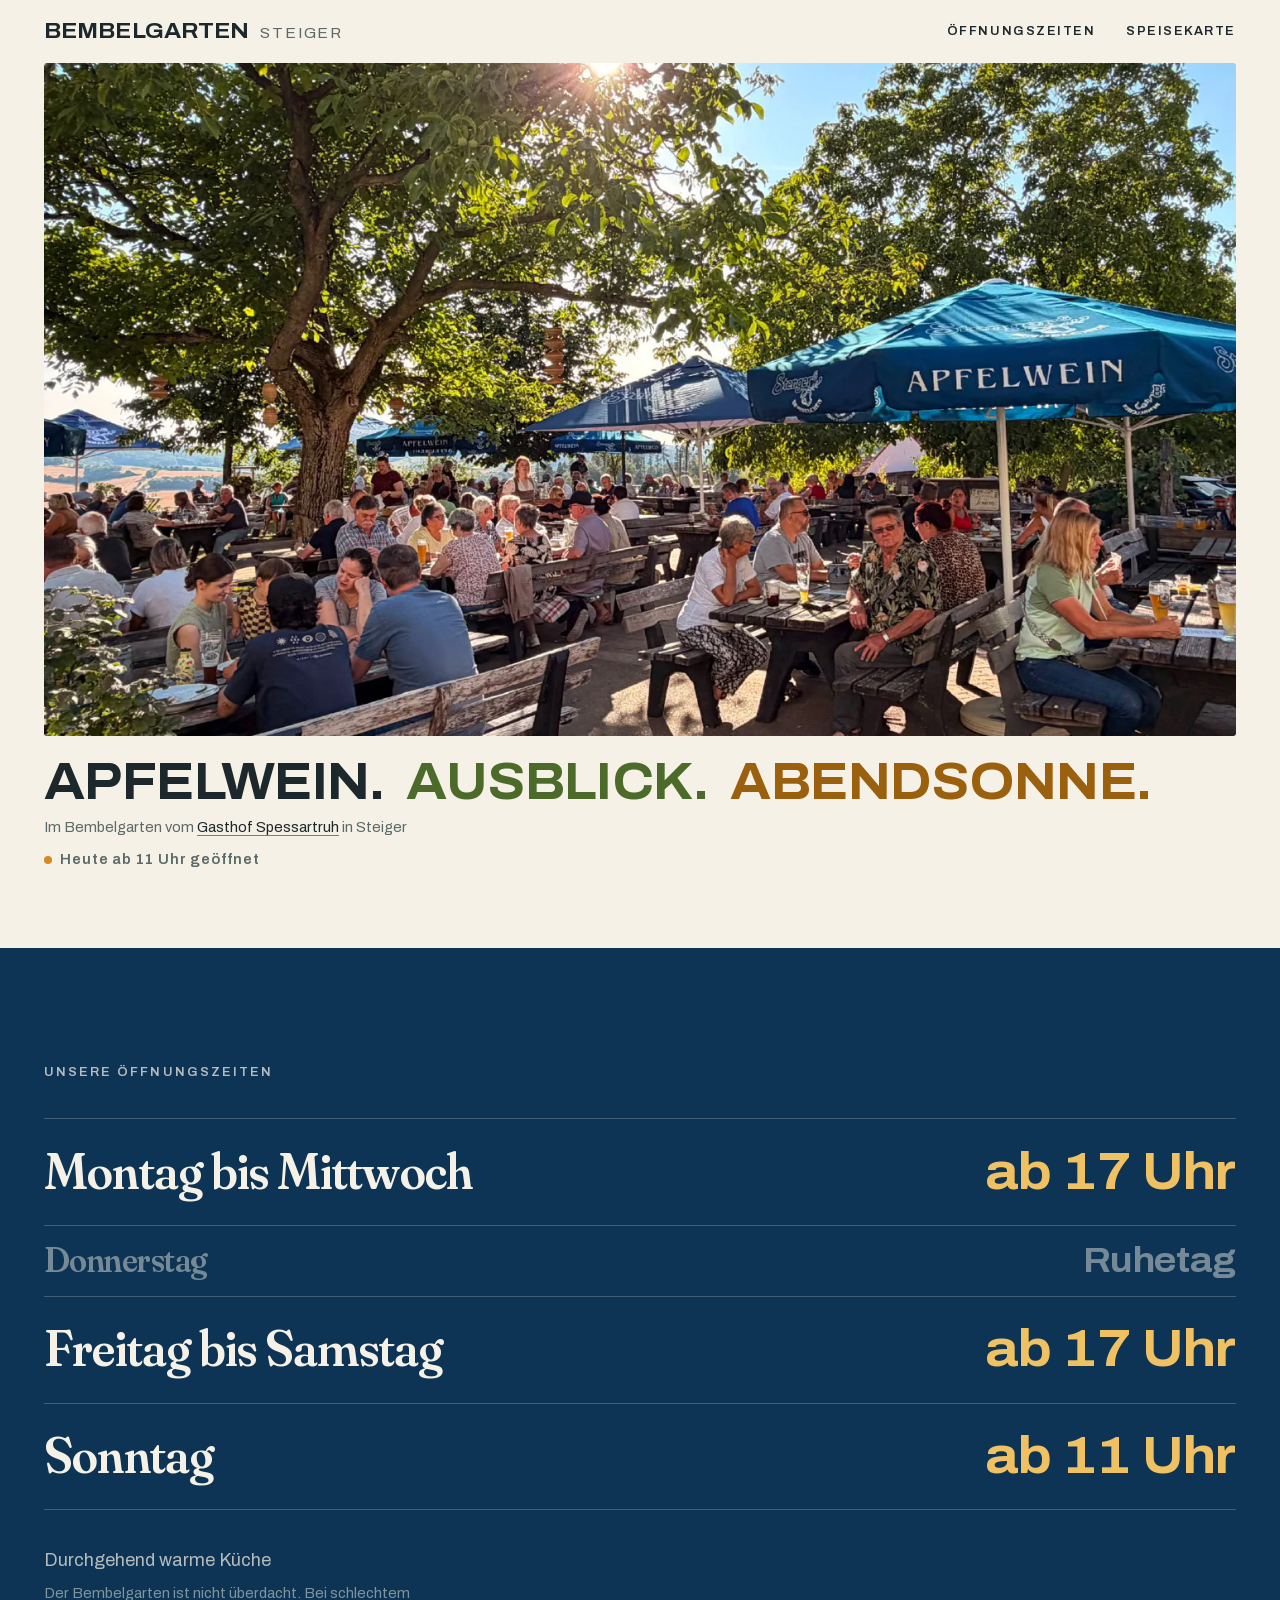
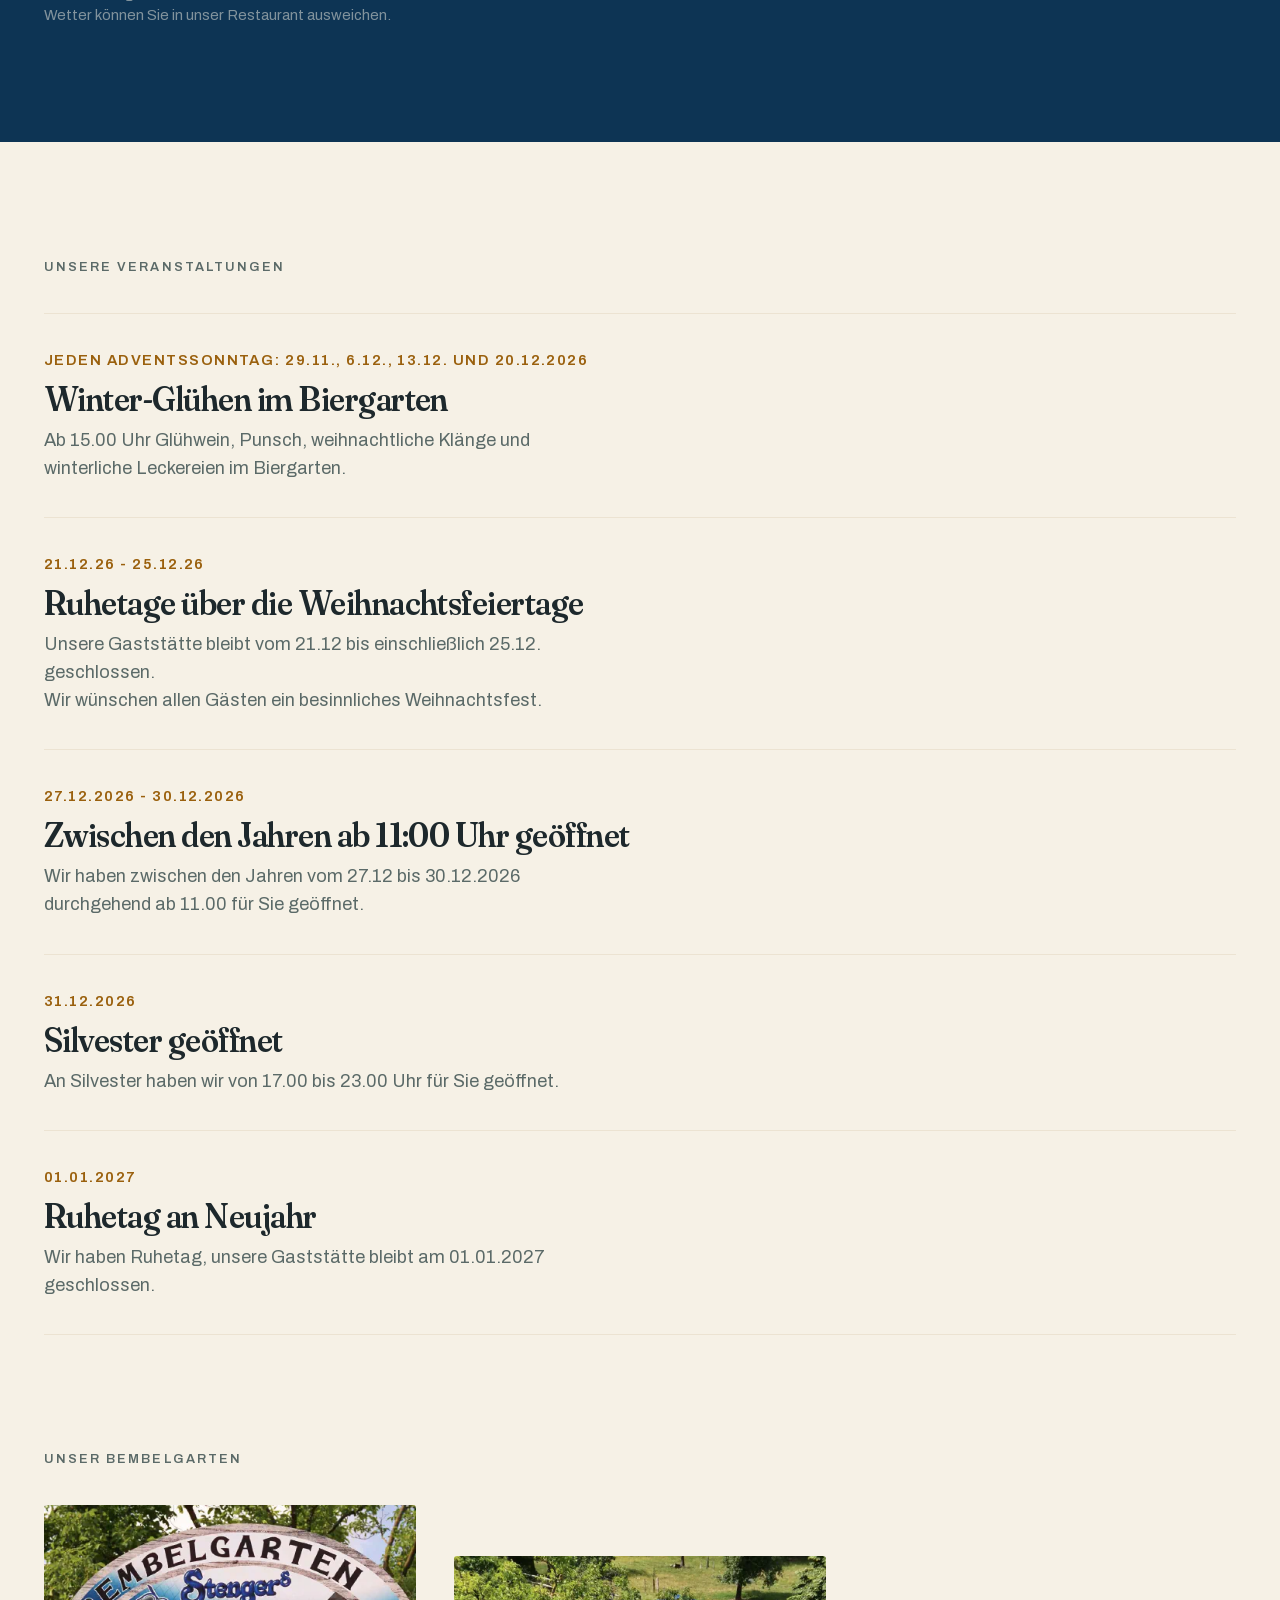
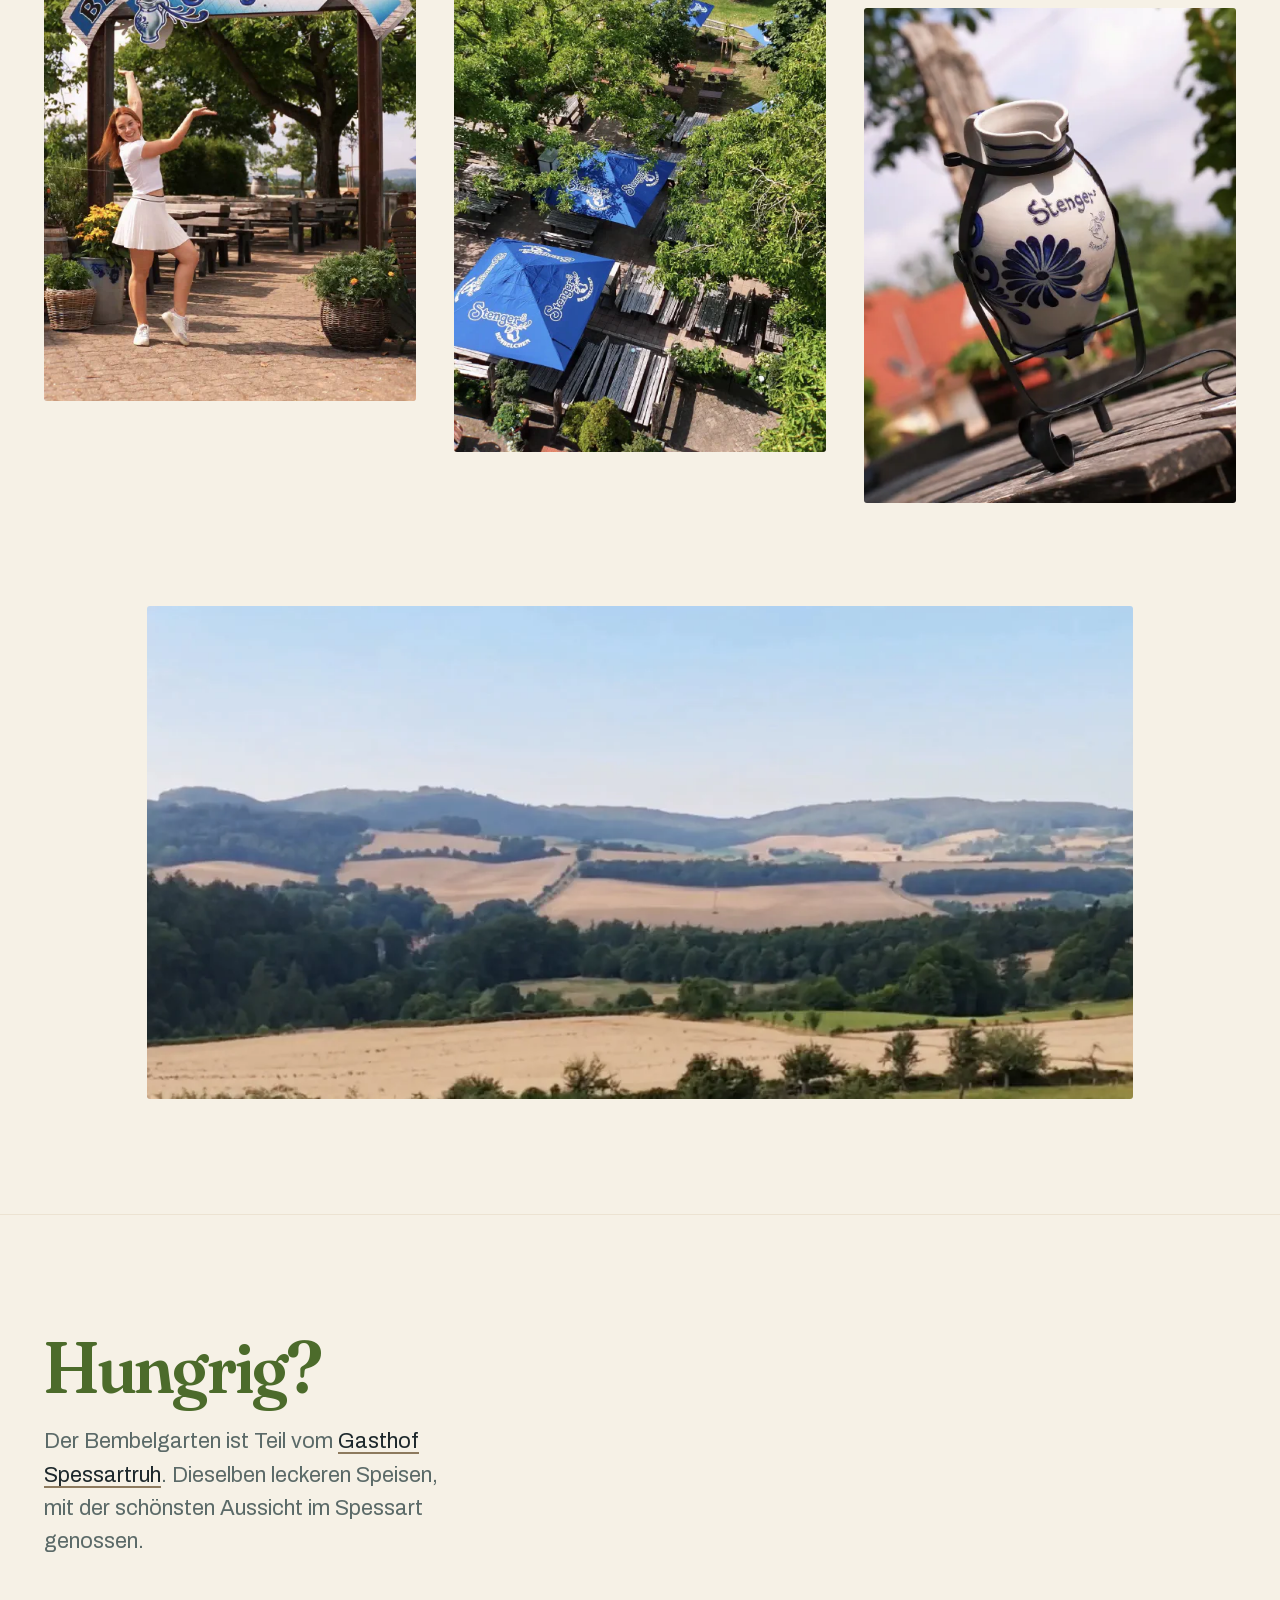
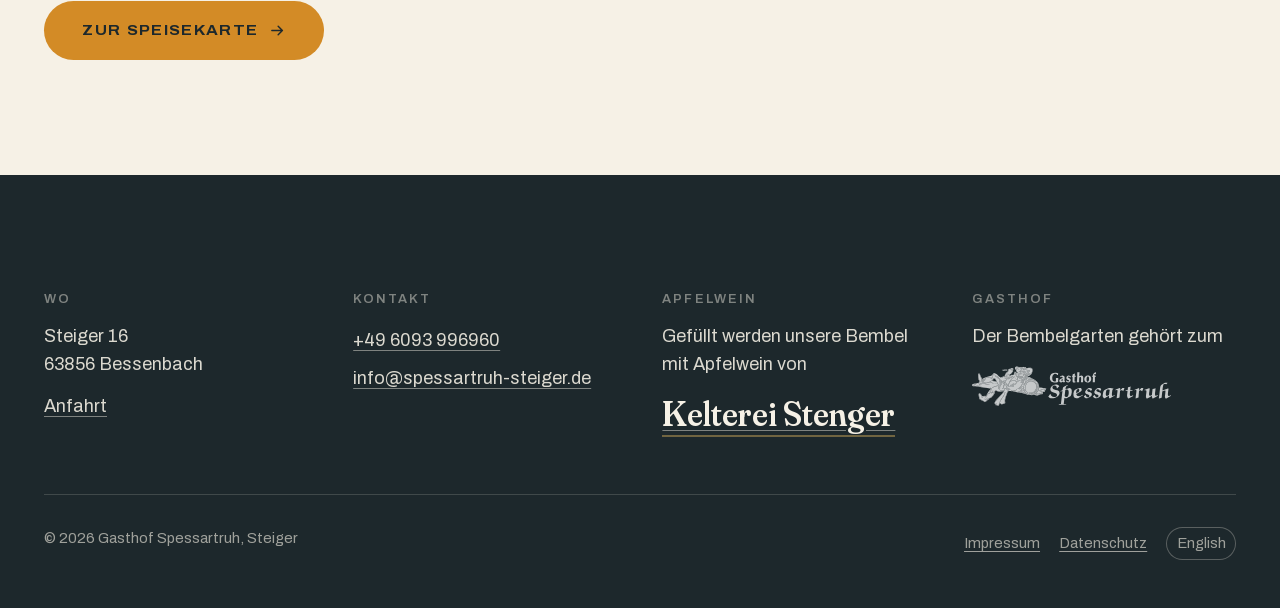
==== index.html @ 01d2a1b9 "deploy: gasthofspessartruh/bembelgarten-hugo@0992ba756c1b0a7e0a044a163f8b17d462c1fe41" ====
<!doctype html><html lang=de><head><meta name=generator content="Hugo 0.145.0"><meta charset=utf-8><meta name=viewport content="width=device-width,initial-scale=1,viewport-fit=cover"><title>Bembelgarten Steiger</title>
<meta name=description content="Der Bembelgarten in Steiger: Apfelwein unter alten Nussbäumen, mit Blick über den Spessart. Er gehört zum Gasthof Spessartruh."><meta name=theme-color content="#0d3454"><link rel=icon type=image/png href=/favicon-96x96.png sizes=96x96><link rel=icon type=image/svg+xml href=/favicon.svg><link rel="shortcut icon" href=/favicon.ico><link rel=apple-touch-icon sizes=180x180 href=/apple-touch-icon.png><meta name=apple-mobile-web-app-title content="Bembelgarten Steiger"><link rel=manifest href=/site.webmanifest><link rel=preload as=font type=font/woff2 href=/fonts/archivo-latin-var.woff2 crossorigin><link rel=preload as=font type=font/woff2 href=/fonts/fraunces-latin-var.woff2 crossorigin><link rel=stylesheet href=/css/main.min.7b71091c5e899516b2b518c86d17af44c922053eebf13677245d75f1767b822b.css integrity="sha256-e3EJHF6JlRaytRjIbRevRMkiBT7r8TZ3JF118XZ7gis="><meta property="og:image" content="https://bembelgarten-steiger.de/images/garten/bembelgarten-abend_hu_26a13e6df407be30.jpeg"><meta property="og:image:width" content="1200"><meta property="og:image:height" content="630"><meta property="og:type" content="website"><meta property="og:locale" content="de_DE"><meta property="og:site_name" content="Bembelgarten Steiger"><meta property="og:title" content="Bembelgarten Steiger"><meta property="og:description" content="Der Bembelgarten in Steiger: Apfelwein unter alten Nussbäumen, mit Blick über den Spessart. Er gehört zum Gasthof Spessartruh."><meta property="og:url" content="https://bembelgarten-steiger.de/"><meta name=twitter:card content="summary_large_image"><link rel=canonical href=https://bembelgarten-steiger.de/><link rel=alternate hreflang=de href=https://bembelgarten-steiger.de/><link rel=alternate hreflang=en href=https://bembelgarten-steiger.de/en/></head><body class=seite><a class=sprungmarke href=#inhalt>Zum Inhalt springen</a><header class=kopf><a class=wortmarke href=/><span class=wortmarke__eins>Bembelgarten</span>
<span class=wortmarke__zwei>Steiger</span></a><nav class=kopf__nav aria-label=Öffnungszeiten><a href=#zeiten>Öffnungszeiten</a>
<a href=/speisekarte/>Speisekarte</a></nav></header><main id=inhalt><section class=buehne><figure class=buehne__bild><picture><source type=image/webp sizes=100vw srcset="/images/garten/bembelgarten-abend_hu_265f31bda2b4d894.webp 320w, /images/garten/bembelgarten-abend_hu_24ce0f70782d1b1b.webp 480w, /images/garten/bembelgarten-abend_hu_56de2cdc57c344d9.webp 640w, /images/garten/bembelgarten-abend_hu_dada52999c224722.webp 800w, /images/garten/bembelgarten-abend_hu_4b7da13a41adcd4f.webp 960w, /images/garten/bembelgarten-abend_hu_421a850744dc5fb2.webp 1200w, /images/garten/bembelgarten-abend_hu_af1996514f607905.webp 1440w, /images/garten/bembelgarten-abend_hu_90c17ffd216881fa.webp 1600w, /images/garten/bembelgarten-abend_hu_75339bc28747602.webp 1920w, /images/garten/bembelgarten-abend_hu_10503b59a43a8746.webp 2048w"><img src=/images/garten/bembelgarten-abend_hu_920dff61c61bba43.jpeg width=2048 height=1536 alt="Gäste an langen Holzbänken unter alten Nussbäumen, blaue Apfelwein-Schirme, dahinter der Blick über die Felder des Spessarts." fetchpriority=high decoding=async></picture></figure><div class=buehne__leiste><div class=buehne__wort><h1 class=parole><span class=parole__wort>Apfelwein.</span><span class=parole__wort>Ausblick.</span><span class=parole__wort>Abendsonne.</span></h1><p class=zugehoerig>Im Bembelgarten vom <a href=https://www.spessartruh-steiger.de/ rel=noopener>Gasthof Spessartruh</a> in Steiger</p></div><p class=status id=status hidden></p></div></section><aside class=urlaub id=urlaub aria-labelledby=urlaub-titel hidden><div class=urlaub__innen><p class=urlaub__titel id=urlaub-titel></p><p class=urlaub__text id=urlaub-text></p></div></aside><section class=zeiten id=zeiten><div class=zeiten__innen><h2 class="eyebrow eyebrow--hell">Unsere Öffnungszeiten</h2><dl class=tafel><div class=tafel__reihe><dt class=tafel__tage>Montag bis Mittwoch</dt><dd class=tafel__zeit>ab 17 Uhr</dd></div><div class="tafel__reihe tafel__reihe--zu"><dt class=tafel__tage>Donnerstag</dt><dd class=tafel__zeit>Ruhetag</dd></div><div class=tafel__reihe><dt class=tafel__tage>Freitag bis Samstag</dt><dd class=tafel__zeit>ab 17 Uhr</dd></div><div class=tafel__reihe><dt class=tafel__tage>Sonntag</dt><dd class=tafel__zeit>ab 11 Uhr</dd></div></dl><p class=zeiten__notiz>Durchgehend warme Küche</p><p class="zeiten__notiz zeiten__notiz--klein">Der Bembelgarten ist nicht überdacht. Bei schlechtem Wetter können Sie in unser Restaurant ausweichen.</p></div></section><section class=events id=events data-termine hidden><div class=events__innen><h2 class=eyebrow>Unsere Veranstaltungen</h2><ul class=events__liste><li class=event data-von=2026-06-01 data-bis=2026-08-15 hidden><div class=event__kopf><p class=event__wann>15.08.2026</p></div><h3 class=event__titel>An Mariä Himmelfahrt geöffnet</h3><div class=event__text>Ab 17.00 Uhr durchgehend warme Küche.</div></li><li class=event data-von=2026-08-01 data-bis=2026-09-15 hidden><div class=event__kopf><p class=event__wann>15.09.2026</p></div><h3 class=event__titel>Schulanfang geöffnet</h3><div class=event__text>Ab 11.00 Uhr durchgehend warme Küche.</div></li><li class=event data-von=2026-08-01 data-bis=2026-10-03 hidden><div class=event__kopf><p class=event__wann>03.10.2026</p></div><h3 class=event__titel>Tag der deutschen Einheit geöffnet</h3><div class=event__text>Ab 17.00 Uhr geöffnet.</div></li><li class=event data-von=2026-08-01 data-bis=2026-12-20 hidden><div class=event__kopf><p class=event__wann>Jeden Adventssonntag: 29.11., 6.12., 13.12. und 20.12.2026</p></div><h3 class=event__titel>Winter-Glühen im Biergarten</h3><div class=event__text>Ab 15.00 Uhr Glühwein, Punsch, weihnachtliche Klänge und winterliche Leckereien im Biergarten.</div></li><li class=event data-von=2026-11-01 data-bis=2026-12-25 hidden><div class=event__kopf><p class=event__wann>21.12.26 - 25.12.26</p></div><h3 class=event__titel>Ruhetage über die Weihnachtsfeiertage</h3><div class=event__text>Unsere Gaststätte bleibt vom 21.12 bis einschließlich 25.12. geschlossen.<br>Wir wünschen allen Gästen ein besinnliches Weihnachtsfest.</div></li><li class=event data-von=2026-08-01 data-bis=2026-12-30 hidden><div class=event__kopf><p class=event__wann>27.12.2026 - 30.12.2026</p></div><h3 class=event__titel>Zwischen den Jahren ab 11:00 Uhr geöffnet</h3><div class=event__text>Wir haben zwischen den Jahren vom 27.12 bis 30.12.2026 durchgehend ab 11.00 für Sie geöffnet.</div></li><li class=event data-von=2026-10-31 data-bis=2026-12-31 hidden><div class=event__kopf><p class=event__wann>31.12.2026</p></div><h3 class=event__titel>Silvester geöffnet</h3><div class=event__text>An Silvester haben wir von 17.00 bis 23.00 Uhr für Sie geöffnet.</div></li><li class=event data-von=2026-10-01 data-bis=2027-01-01 hidden><div class=event__kopf><p class=event__wann>01.01.2027</p></div><h3 class=event__titel>Ruhetag an Neujahr</h3><div class=event__text>Wir haben Ruhetag, unsere Gaststätte bleibt am 01.01.2027 geschlossen.</div></li></ul></div></section><section class=galerie id=galerie><h2 class=eyebrow>Unser Bembelgarten</h2><div class=galerie__gitter tabindex=0 role=region aria-label="Bilder aus dem Bembelgarten, seitlich verschiebbar"><figure class="bild bild--hoch1"><picture><source type=image/webp sizes="(max-width: 799px) 68vw, 31vw" srcset="/images/garten/schild_hu_390420d3e128535c.webp 320w, /images/garten/schild_hu_915908ec357a429b.webp 480w, /images/garten/schild_hu_b54d46d89d19bdc8.webp 640w, /images/garten/schild_hu_89b533df00e80065.webp 800w, /images/garten/schild_hu_b75f8eea86436cb8.webp 960w, /images/garten/schild_hu_32b0af8925e70ceb.webp 1200w, /images/garten/schild_hu_98cb61e2c6219dab.webp 1320w"><img src=/images/garten/schild_hu_eda44791c7e99c5f.jpeg width=1320 height=2336 alt="Hölzernes Eingangsschild mit der Aufschrift „Bembelgarten“ und dem Stenger-Wappen" loading=lazy decoding=async></picture></figure><figure class="bild bild--hoch2"><picture><source type=image/webp sizes="(max-width: 799px) 68vw, 31vw" srcset="/images/garten/garten-von-oben_hu_bb4c3c5f11cc8752.webp 320w, /images/garten/garten-von-oben_hu_540d128ab31aa66a.webp 480w, /images/garten/garten-von-oben_hu_e38b43f60f1128b9.webp 640w, /images/garten/garten-von-oben_hu_4d6ddc910271eba8.webp 800w, /images/garten/garten-von-oben_hu_c7f15edff7710cc2.webp 960w, /images/garten/garten-von-oben_hu_1c008ca18c2990c5.webp 1200w, /images/garten/garten-von-oben_hu_dde7c520e81adfcd.webp 1320w"><img src=/images/garten/garten-von-oben_hu_eb17cfc5ba492cf6.jpeg width=1320 height=2340 alt="Blick von oben auf den Bembelgarten mit den blauen Stenger-Schirmen zwischen den Bäumen" loading=lazy decoding=async></picture></figure><figure class="bild bild--hoch3"><picture><source type=image/webp sizes="(max-width: 799px) 68vw, 31vw" srcset="/images/garten/bembel_hu_b51f440eb98e2040.webp 320w, /images/garten/bembel_hu_83e1c4004ebc843b.webp 480w, /images/garten/bembel_hu_c31deab3b6bf3e06.webp 640w, /images/garten/bembel_hu_bc8fc923dc76596f.webp 800w, /images/garten/bembel_hu_c97ec3227dd6cb89.webp 960w, /images/garten/bembel_hu_7e654e1d3cd5b58e.webp 1200w, /images/garten/bembel_hu_46b62898270555f.webp 1320w"><img src=/images/garten/bembel_hu_890c661dabacb2d3.jpeg width=1320 height=2334 alt="Ein Stenger-Bembel aus graublauem Steinzeug auf einem Holztisch im Garten" loading=lazy decoding=async></picture></figure><figure class="bild bild--panorama"><picture><source type=image/webp sizes="(max-width: 799px) 86vw, 76vw" srcset="/images/garten/blick-weit_hu_febdf5d7cfc20605.webp 320w, /images/garten/blick-weit_hu_45098d72907f8f96.webp 480w, /images/garten/blick-weit_hu_47f6eb703175eb07.webp 640w, /images/garten/blick-weit_hu_a5bfa657bd58c07e.webp 800w, /images/garten/blick-weit_hu_fe79879e35b0064d.webp 960w, /images/garten/blick-weit_hu_423758a0431e0a14.webp 1200w, /images/garten/blick-weit_hu_1d79ee31542af355.webp 1320w"><img src=/images/garten/blick-weit_hu_6030217450f6d8b7.jpeg width=1320 height=654 alt="Blick vom Bembelgarten über Felder und die bewaldeten Hügel des Spessarts" loading=lazy decoding=async></picture></figure></div></section><section class=karte id=speisekarte><div class=karte__innen><h2 class=karte__frage>Hungrig?</h2><p class=karte__text>Der Bembelgarten ist Teil vom <a href=https://www.spessartruh-steiger.de/ rel=noopener>Gasthof Spessartruh</a>. Dieselben leckeren Speisen, mit der schönsten Aussicht im Spessart genossen.</p><a class=knopf href=/speisekarte/>Zur Speisekarte<svg class="knopf__pfeil" viewBox="0 0 24 24" aria-hidden="true" focusable="false"><path d="M4 12h15M13 6l6 6-6 6" fill="none" stroke="currentcolor" stroke-width="2" stroke-linecap="round" stroke-linejoin="round"/></svg></a></div></section><script type=application/json id=zeiten-daten>{"schliessungen":[{"bis":"2025-01-01","text":"Liebe Gäste, heute ist Ruhetag.  \n Unser Restaurant bleibt heute geschlossen.","titel":"Heute ist Ruhetag","von":"2025-01-01"},{"bis":"2025-04-03","text":"Liebe Gäste,  \n Unser Restaurant hat bis 03. April Winterpause. Unser Hotelbetrieb mit Frühstück hat weiterhin für Sie geöffnet.","titel":"Winterpause","von":"2025-01-13"},{"bis":"2025-06-19","text":"Liebe Gäste, heute ist Ruhetag.  \n Unser Restaurant bleibt heute geschlossen.","titel":"Heute ist Ruhetag","von":"2025-06-19"},{"bis":"2025-06-19","text":"Liebe Gäste, wir haben Urlaub.  \n Unser Restaurant bleibt bis einschließlich 19.06.2025 geschlossen.","titel":"Wir haben Urlaub","von":"2025-06-09"},{"bis":"2025-08-15","text":"Liebe Gäste, heute ist Ruhetag.  \n Unser Restaurant bleibt heute geschlossen.","titel":"Heute ist Ruhetag","von":"2025-08-15"},{"bis":"2025-10-02","text":"Liebe Gäste, wir haben Urlaub.  \n Unser Restaurant bleibt bis einschließlich 02.10.2025 geschlossen.","titel":"Wir haben Urlaub","von":"2025-09-17"},{"bis":"2025-12-26","text":"Liebe Gäste, wir haben Urlaub.  \n Unser Restaurant bleibt bis einschließlich 26.12.2025 geschlossen.","titel":"Wir haben Urlaub","von":"2025-12-22"},{"bis":"2027-01-01","text":"Liebe Gäste, heute ist Ruhetag. Unser Restaurant bleibt heute geschlossen.","titel":"Heute ist Ruhetag","von":"2027-01-01"},{"bis":"2026-12-25","text":"Liebe Gäste, wir haben Urlaub. Unser Restaurant bleibt bis einschließlich 25.12.2026 geschlossen.","titel":"Wir haben Urlaub","von":"2026-12-21"},{"bis":"2026-06-18","text":"Liebe Gäste, wir haben Urlaub. Unser Restaurant bleibt bis einschließlich 18.06.2026 geschlossen.","titel":"Wir haben Urlaub","von":"2026-06-08"},{"bis":"2026-02-26","text":"Liebe Gäste, wir haben Urlaub. Unser Restaurant bleibt bis einschließlich 26.02.2026 geschlossen.","titel":"Wir haben Urlaub","von":"2026-02-09"},{"bis":"2026-01-01","text":"Liebe Gäste, heute ist Ruhetag. Unser Restaurant bleibt heute geschlossen.","titel":"Heute ist Ruhetag","von":"2026-01-01"},{"bis":"2025-12-26","text":"Liebe Gäste, wir haben Urlaub. Unser Restaurant bleibt bis einschließlich 26.12.2025 geschlossen.","titel":"Wir haben Urlaub","von":"2025-12-22"}],"tagzeiten":{"0":"11:00","1":"17:00","2":"17:00","3":"17:00","4":"","5":"17:00","6":"17:00"},"texte":{"geschlossen":"Heute geschlossen","offen":"Jetzt geöffnet","spaeter":"Heute ab {ZEIT} geöffnet","zu":"Heute Ruhetag"}}</script><script src=/js/jetzt.min.7a0d6f6855b90f4111c7174b53d223b2dcbfdb624496b1bea9753bd8eab79e9c.js defer></script><script src=/js/status.min.c3e74736c1084a30cc2e1d3b0d7e8b2ca92ce7b8272d7cbcd1aab830a1d54639.js defer></script><script src=/js/termine.min.7f739ef4e5e1e1a9e90ddf1bcd05a17712fa524315f8c2cdcc7bec6e1ed11ca7.js defer></script></main><footer class=fuss><div class=fuss__innen><div class=fuss__spalten><div class=fuss__block><h2 class=fuss__titel>Wo</h2><p>Steiger 16<br>63856 Bessenbach</p><p><a href=/anfahrt/>Anfahrt</a></p></div><div class=fuss__block><h2 class=fuss__titel>Kontakt</h2><p><a href=tel:+496093996960>+49 6093 996960</a><br><a href=mailto:info@spessartruh-steiger.de>info@spessartruh-steiger.de</a></p></div><div class=fuss__block><h2 class=fuss__titel>Apfelwein</h2><p>Gefüllt werden unsere Bembel mit Apfelwein von</p><a class=fuss__logo href=https://www.stengersfruchterlebnis.de/steng-apfelwein-ubersicht/ rel=noopener><span class=fuss__name>Kelterei Stenger</span></a></div><div class=fuss__block><h2 class=fuss__titel>Gasthof</h2><p>Der Bembelgarten gehört zum</p><a class=fuss__logo href=https://www.spessartruh-steiger.de/ rel=noopener><img class="logo logo--spessartruh" src=/images/logos/spessartruh.svg alt="Gasthof Spessartruh"></a></div></div><div class=fuss__zeile><p class=fuss__klein>© 2026 Gasthof Spessartruh, Steiger</p><p class=fuss__klein><a href=/impressum/>Impressum</a>
<a href=/datenschutz/>Datenschutz</a>
<a class=fuss__sprache href=/en/ hreflang=en lang=en>English</a></p></div></div></footer></body></html>
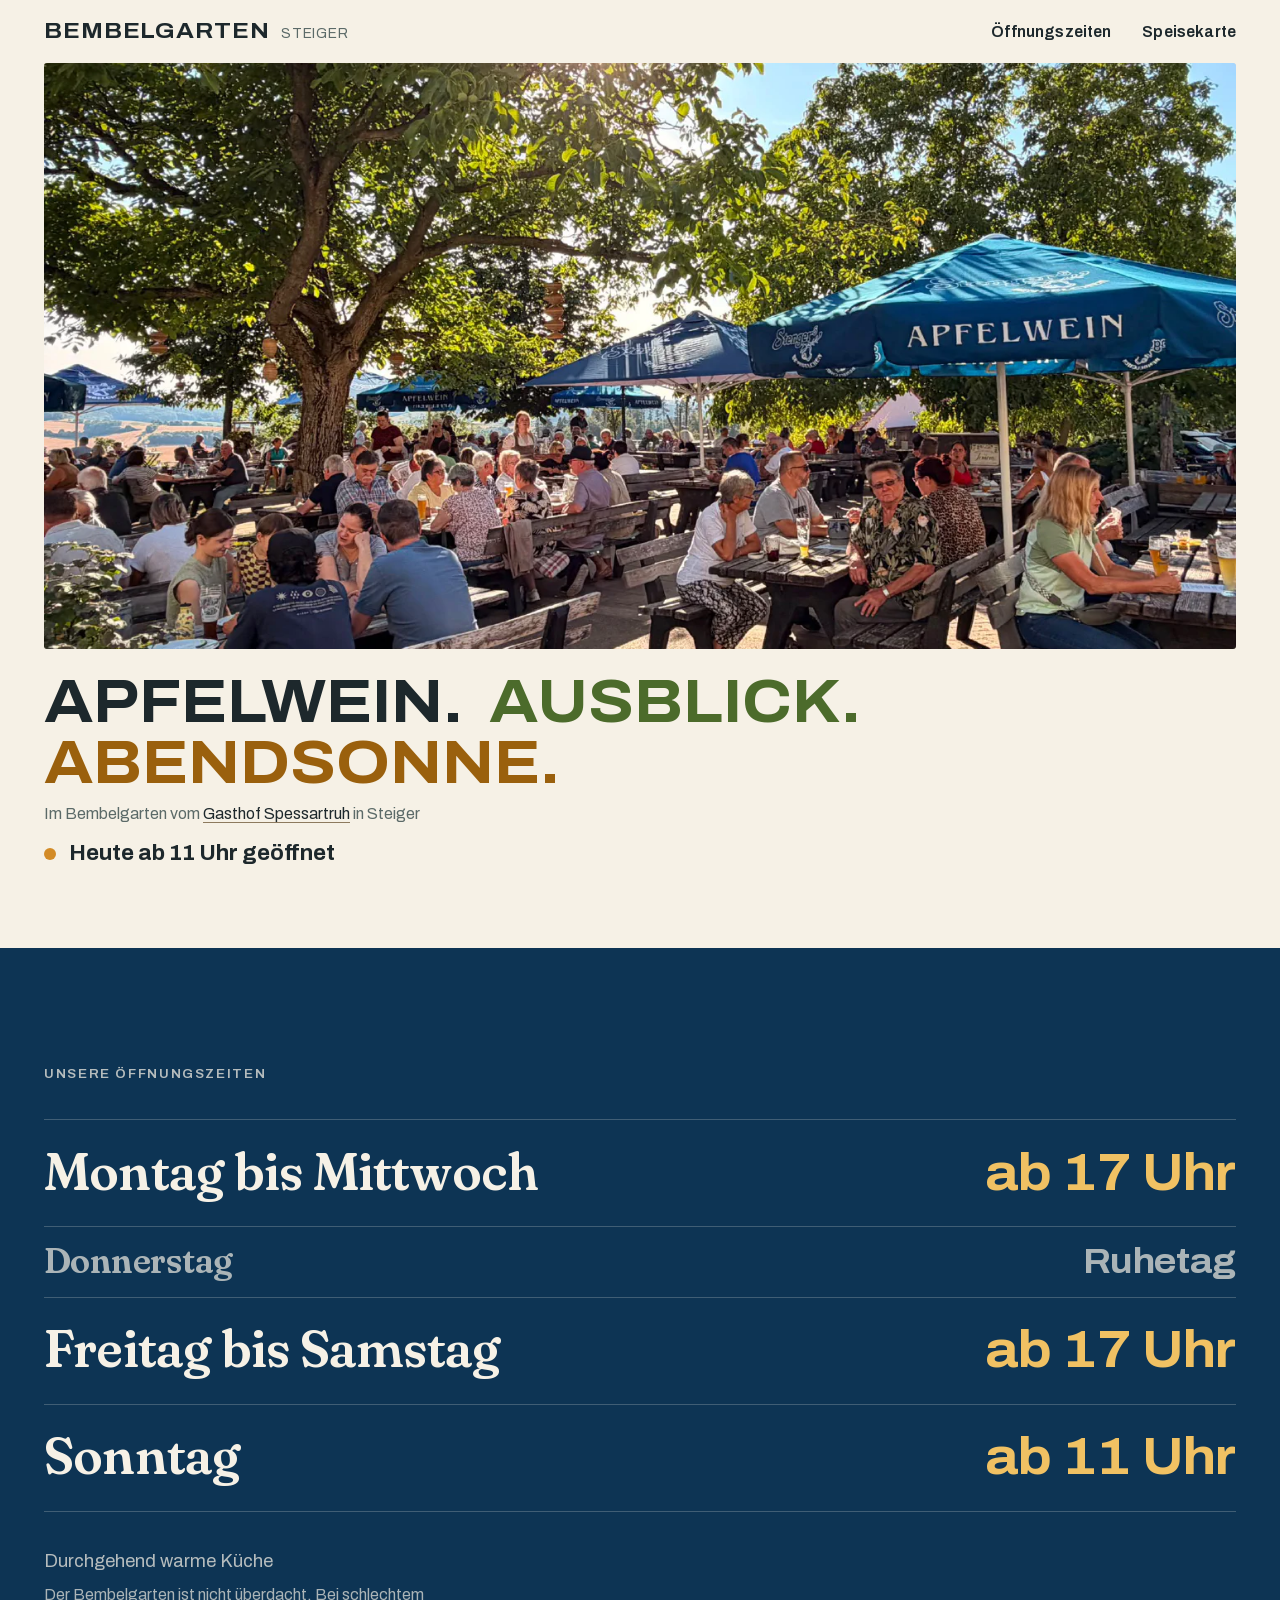
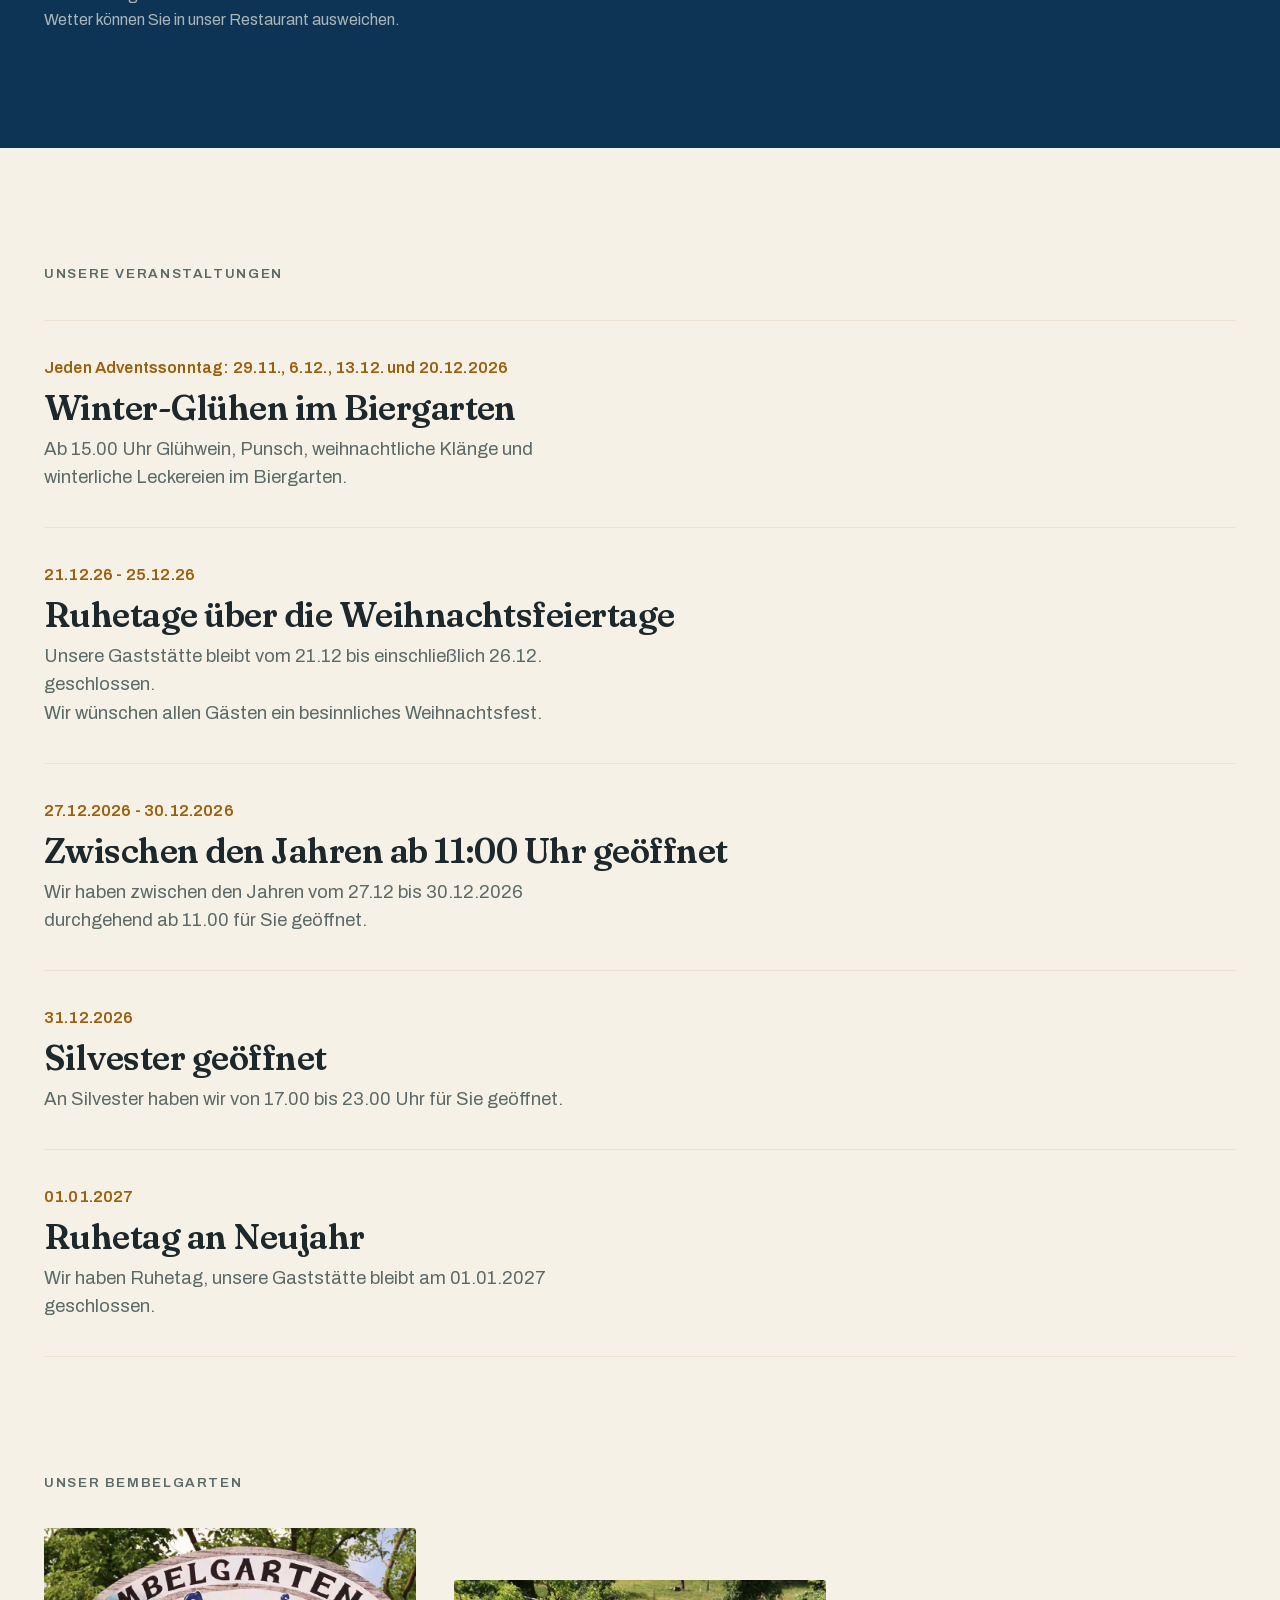
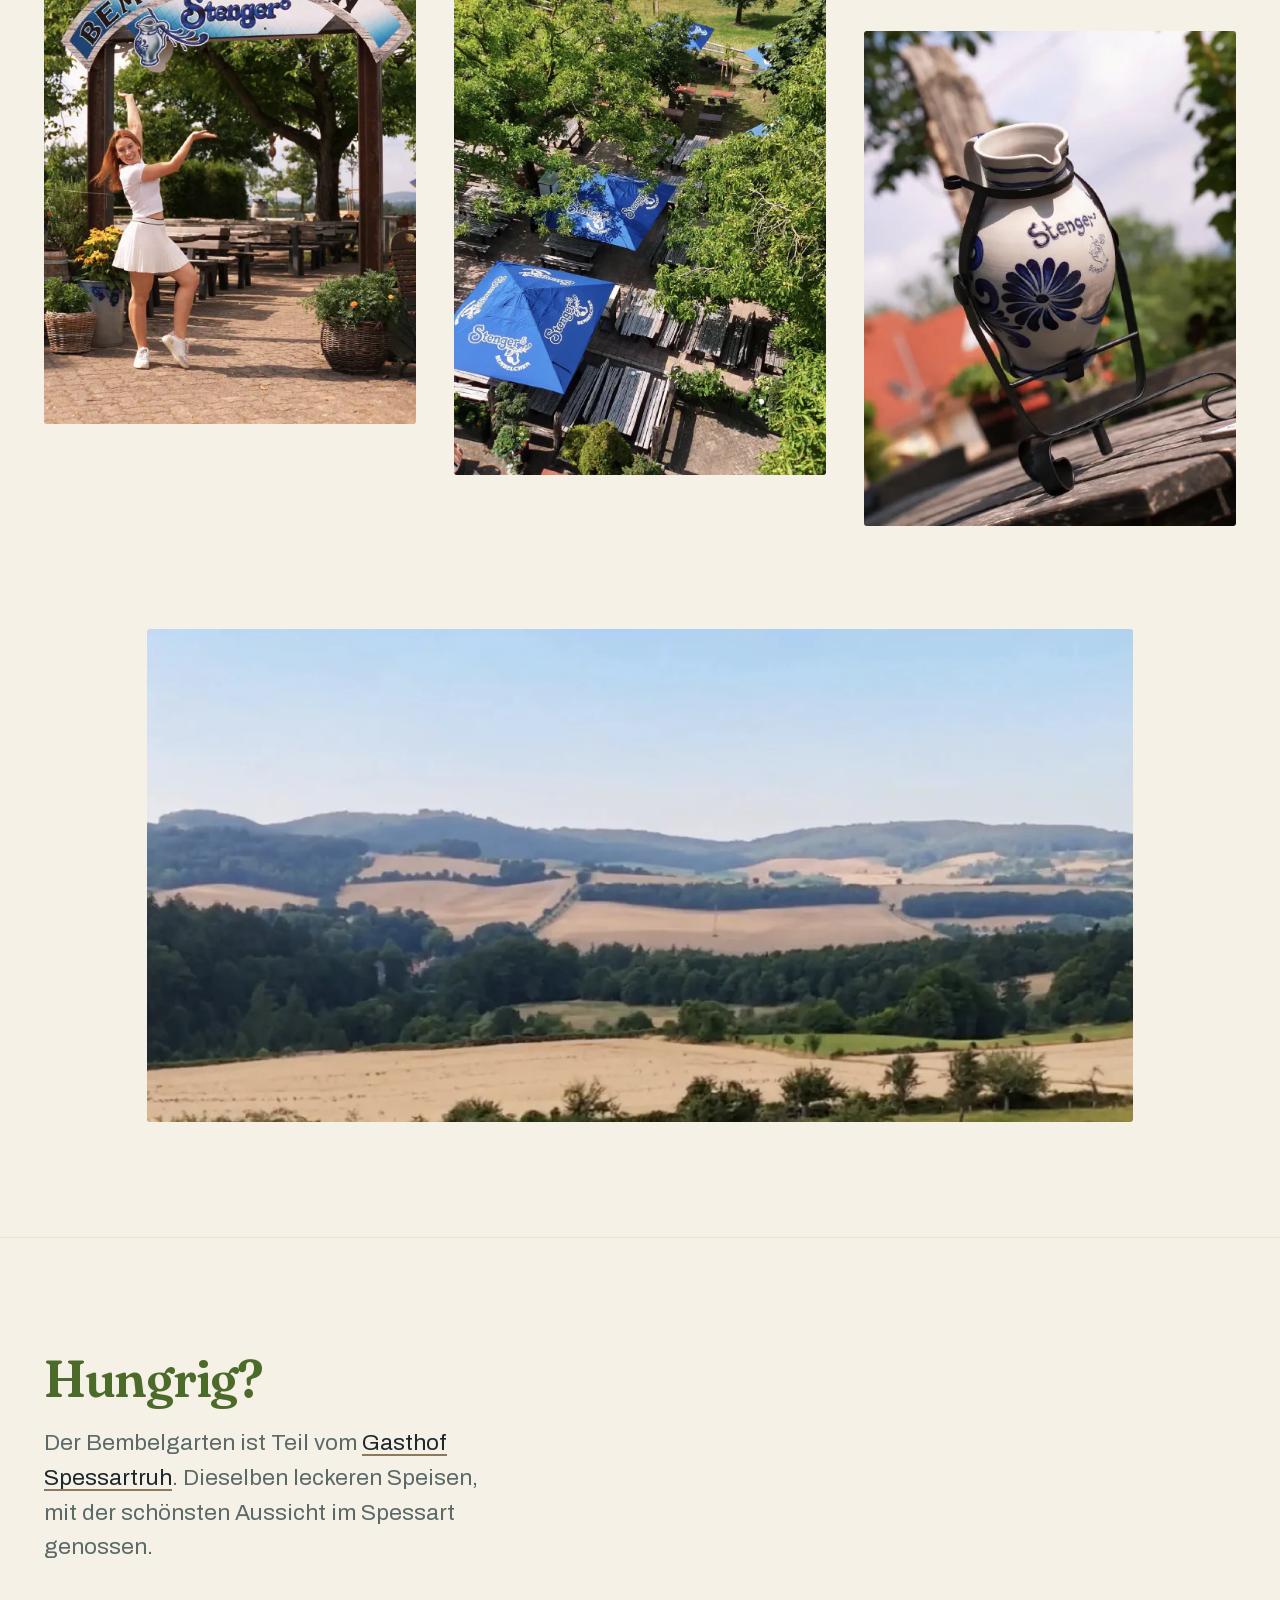
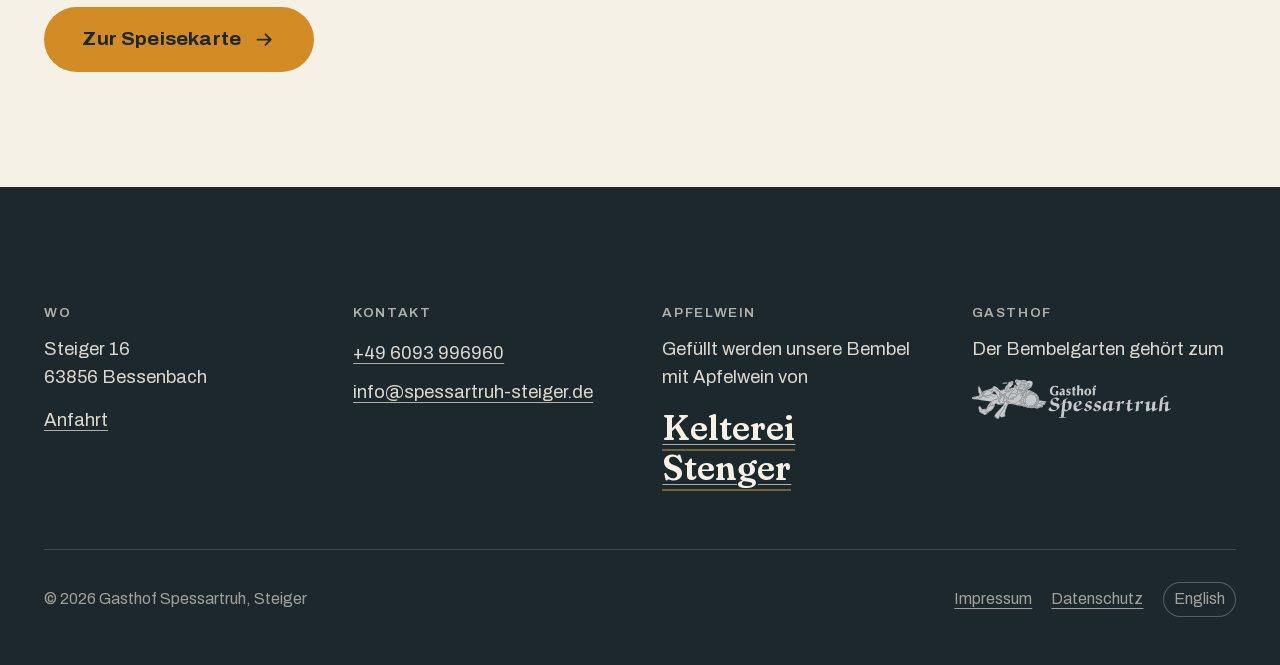
==== commit 185f1a68: "deploy: gasthofspessartruh/bembelgarten-hugo@f7efdb1f7d5adced951de089207e3dfda1a67b91" ====
--- a/index.html
+++ b/index.html
@@ -1,6 +1,6 @@
 <!doctype html><html lang=de><head><meta name=generator content="Hugo 0.145.0"><meta charset=utf-8><meta name=viewport content="width=device-width,initial-scale=1,viewport-fit=cover"><title>Bembelgarten Steiger</title>
-<meta name=description content="Der Bembelgarten in Steiger: Apfelwein unter alten Nussbäumen, mit Blick über den Spessart. Er gehört zum Gasthof Spessartruh."><meta name=theme-color content="#0d3454"><link rel=icon type=image/png href=/favicon-96x96.png sizes=96x96><link rel=icon type=image/svg+xml href=/favicon.svg><link rel="shortcut icon" href=/favicon.ico><link rel=apple-touch-icon sizes=180x180 href=/apple-touch-icon.png><meta name=apple-mobile-web-app-title content="Bembelgarten Steiger"><link rel=manifest href=/site.webmanifest><link rel=preload as=font type=font/woff2 href=/fonts/archivo-latin-var.woff2 crossorigin><link rel=preload as=font type=font/woff2 href=/fonts/fraunces-latin-var.woff2 crossorigin><link rel=stylesheet href=/css/main.min.7b71091c5e899516b2b518c86d17af44c922053eebf13677245d75f1767b822b.css integrity="sha256-e3EJHF6JlRaytRjIbRevRMkiBT7r8TZ3JF118XZ7gis="><meta property="og:image" content="https://bembelgarten-steiger.de/images/garten/bembelgarten-abend_hu_26a13e6df407be30.jpeg"><meta property="og:image:width" content="1200"><meta property="og:image:height" content="630"><meta property="og:type" content="website"><meta property="og:locale" content="de_DE"><meta property="og:site_name" content="Bembelgarten Steiger"><meta property="og:title" content="Bembelgarten Steiger"><meta property="og:description" content="Der Bembelgarten in Steiger: Apfelwein unter alten Nussbäumen, mit Blick über den Spessart. Er gehört zum Gasthof Spessartruh."><meta property="og:url" content="https://bembelgarten-steiger.de/"><meta name=twitter:card content="summary_large_image"><link rel=canonical href=https://bembelgarten-steiger.de/><link rel=alternate hreflang=de href=https://bembelgarten-steiger.de/><link rel=alternate hreflang=en href=https://bembelgarten-steiger.de/en/></head><body class=seite><a class=sprungmarke href=#inhalt>Zum Inhalt springen</a><header class=kopf><a class=wortmarke href=/><span class=wortmarke__eins>Bembelgarten</span>
+<meta name=description content="Der Bembelgarten in Steiger: Apfelwein unter alten Nussbäumen, mit Blick über den Spessart. Er gehört zum Gasthof Spessartruh."><meta name=theme-color content="#0d3454"><link rel=icon type=image/png href=/favicon-96x96.png sizes=96x96><link rel=icon type=image/svg+xml href=/favicon.svg><link rel="shortcut icon" href=/favicon.ico><link rel=apple-touch-icon sizes=180x180 href=/apple-touch-icon.png><meta name=apple-mobile-web-app-title content="Bembelgarten Steiger"><link rel=manifest href=/site.webmanifest><link rel=preload as=font type=font/woff2 href=/fonts/archivo-latin-var.woff2 crossorigin><link rel=preload as=font type=font/woff2 href=/fonts/fraunces-latin-var.woff2 crossorigin><link rel=stylesheet href=/css/main.min.27dcd08794179a826aa3ae83d851e2abc2ba4a8bed590b3c6bce413666594f17.css integrity="sha256-J9zQh5QXmoJqo66D2FHiq8K6SovtWQs8a85BNmZZTxc="><meta property="og:image" content="https://bembelgarten-steiger.de/images/garten/bembelgarten-abend_hu_26a13e6df407be30.jpeg"><meta property="og:image:width" content="1200"><meta property="og:image:height" content="630"><meta property="og:type" content="website"><meta property="og:locale" content="de_DE"><meta property="og:site_name" content="Bembelgarten Steiger"><meta property="og:title" content="Bembelgarten Steiger"><meta property="og:description" content="Der Bembelgarten in Steiger: Apfelwein unter alten Nussbäumen, mit Blick über den Spessart. Er gehört zum Gasthof Spessartruh."><meta property="og:url" content="https://bembelgarten-steiger.de/"><meta name=twitter:card content="summary_large_image"><link rel=canonical href=https://bembelgarten-steiger.de/><link rel=alternate hreflang=de href=https://bembelgarten-steiger.de/><link rel=alternate hreflang=en href=https://bembelgarten-steiger.de/en/></head><body class=seite><a class=sprungmarke href=#inhalt>Zum Inhalt springen</a><header class=kopf><a class=wortmarke href=/><span class=wortmarke__eins>Bembelgarten</span>
 <span class=wortmarke__zwei>Steiger</span></a><nav class=kopf__nav aria-label=Öffnungszeiten><a href=#zeiten>Öffnungszeiten</a>
-<a href=/speisekarte/>Speisekarte</a></nav></header><main id=inhalt><section class=buehne><figure class=buehne__bild><picture><source type=image/webp sizes=100vw srcset="/images/garten/bembelgarten-abend_hu_265f31bda2b4d894.webp 320w, /images/garten/bembelgarten-abend_hu_24ce0f70782d1b1b.webp 480w, /images/garten/bembelgarten-abend_hu_56de2cdc57c344d9.webp 640w, /images/garten/bembelgarten-abend_hu_dada52999c224722.webp 800w, /images/garten/bembelgarten-abend_hu_4b7da13a41adcd4f.webp 960w, /images/garten/bembelgarten-abend_hu_421a850744dc5fb2.webp 1200w, /images/garten/bembelgarten-abend_hu_af1996514f607905.webp 1440w, /images/garten/bembelgarten-abend_hu_90c17ffd216881fa.webp 1600w, /images/garten/bembelgarten-abend_hu_75339bc28747602.webp 1920w, /images/garten/bembelgarten-abend_hu_10503b59a43a8746.webp 2048w"><img src=/images/garten/bembelgarten-abend_hu_920dff61c61bba43.jpeg width=2048 height=1536 alt="Gäste an langen Holzbänken unter alten Nussbäumen, blaue Apfelwein-Schirme, dahinter der Blick über die Felder des Spessarts." fetchpriority=high decoding=async></picture></figure><div class=buehne__leiste><div class=buehne__wort><h1 class=parole><span class=parole__wort>Apfelwein.</span><span class=parole__wort>Ausblick.</span><span class=parole__wort>Abendsonne.</span></h1><p class=zugehoerig>Im Bembelgarten vom <a href=https://www.spessartruh-steiger.de/ rel=noopener>Gasthof Spessartruh</a> in Steiger</p></div><p class=status id=status hidden></p></div></section><aside class=urlaub id=urlaub aria-labelledby=urlaub-titel hidden><div class=urlaub__innen><p class=urlaub__titel id=urlaub-titel></p><p class=urlaub__text id=urlaub-text></p></div></aside><section class=zeiten id=zeiten><div class=zeiten__innen><h2 class="eyebrow eyebrow--hell">Unsere Öffnungszeiten</h2><dl class=tafel><div class=tafel__reihe><dt class=tafel__tage>Montag bis Mittwoch</dt><dd class=tafel__zeit>ab 17 Uhr</dd></div><div class="tafel__reihe tafel__reihe--zu"><dt class=tafel__tage>Donnerstag</dt><dd class=tafel__zeit>Ruhetag</dd></div><div class=tafel__reihe><dt class=tafel__tage>Freitag bis Samstag</dt><dd class=tafel__zeit>ab 17 Uhr</dd></div><div class=tafel__reihe><dt class=tafel__tage>Sonntag</dt><dd class=tafel__zeit>ab 11 Uhr</dd></div></dl><p class=zeiten__notiz>Durchgehend warme Küche</p><p class="zeiten__notiz zeiten__notiz--klein">Der Bembelgarten ist nicht überdacht. Bei schlechtem Wetter können Sie in unser Restaurant ausweichen.</p></div></section><section class=events id=events data-termine hidden><div class=events__innen><h2 class=eyebrow>Unsere Veranstaltungen</h2><ul class=events__liste><li class=event data-von=2026-06-01 data-bis=2026-08-15 hidden><div class=event__kopf><p class=event__wann>15.08.2026</p></div><h3 class=event__titel>An Mariä Himmelfahrt geöffnet</h3><div class=event__text>Ab 17.00 Uhr durchgehend warme Küche.</div></li><li class=event data-von=2026-08-01 data-bis=2026-09-15 hidden><div class=event__kopf><p class=event__wann>15.09.2026</p></div><h3 class=event__titel>Schulanfang geöffnet</h3><div class=event__text>Ab 11.00 Uhr durchgehend warme Küche.</div></li><li class=event data-von=2026-08-01 data-bis=2026-10-03 hidden><div class=event__kopf><p class=event__wann>03.10.2026</p></div><h3 class=event__titel>Tag der deutschen Einheit geöffnet</h3><div class=event__text>Ab 17.00 Uhr geöffnet.</div></li><li class=event data-von=2026-08-01 data-bis=2026-12-20 hidden><div class=event__kopf><p class=event__wann>Jeden Adventssonntag: 29.11., 6.12., 13.12. und 20.12.2026</p></div><h3 class=event__titel>Winter-Glühen im Biergarten</h3><div class=event__text>Ab 15.00 Uhr Glühwein, Punsch, weihnachtliche Klänge und winterliche Leckereien im Biergarten.</div></li><li class=event data-von=2026-11-01 data-bis=2026-12-25 hidden><div class=event__kopf><p class=event__wann>21.12.26 - 25.12.26</p></div><h3 class=event__titel>Ruhetage über die Weihnachtsfeiertage</h3><div class=event__text>Unsere Gaststätte bleibt vom 21.12 bis einschließlich 25.12. geschlossen.<br>Wir wünschen allen Gästen ein besinnliches Weihnachtsfest.</div></li><li class=event data-von=2026-08-01 data-bis=2026-12-30 hidden><div class=event__kopf><p class=event__wann>27.12.2026 - 30.12.2026</p></div><h3 class=event__titel>Zwischen den Jahren ab 11:00 Uhr geöffnet</h3><div class=event__text>Wir haben zwischen den Jahren vom 27.12 bis 30.12.2026 durchgehend ab 11.00 für Sie geöffnet.</div></li><li class=event data-von=2026-10-31 data-bis=2026-12-31 hidden><div class=event__kopf><p class=event__wann>31.12.2026</p></div><h3 class=event__titel>Silvester geöffnet</h3><div class=event__text>An Silvester haben wir von 17.00 bis 23.00 Uhr für Sie geöffnet.</div></li><li class=event data-von=2026-10-01 data-bis=2027-01-01 hidden><div class=event__kopf><p class=event__wann>01.01.2027</p></div><h3 class=event__titel>Ruhetag an Neujahr</h3><div class=event__text>Wir haben Ruhetag, unsere Gaststätte bleibt am 01.01.2027 geschlossen.</div></li></ul></div></section><section class=galerie id=galerie><h2 class=eyebrow>Unser Bembelgarten</h2><div class=galerie__gitter tabindex=0 role=region aria-label="Bilder aus dem Bembelgarten, seitlich verschiebbar"><figure class="bild bild--hoch1"><picture><source type=image/webp sizes="(max-width: 799px) 68vw, 31vw" srcset="/images/garten/schild_hu_390420d3e128535c.webp 320w, /images/garten/schild_hu_915908ec357a429b.webp 480w, /images/garten/schild_hu_b54d46d89d19bdc8.webp 640w, /images/garten/schild_hu_89b533df00e80065.webp 800w, /images/garten/schild_hu_b75f8eea86436cb8.webp 960w, /images/garten/schild_hu_32b0af8925e70ceb.webp 1200w, /images/garten/schild_hu_98cb61e2c6219dab.webp 1320w"><img src=/images/garten/schild_hu_eda44791c7e99c5f.jpeg width=1320 height=2336 alt="Hölzernes Eingangsschild mit der Aufschrift „Bembelgarten“ und dem Stenger-Wappen" loading=lazy decoding=async></picture></figure><figure class="bild bild--hoch2"><picture><source type=image/webp sizes="(max-width: 799px) 68vw, 31vw" srcset="/images/garten/garten-von-oben_hu_bb4c3c5f11cc8752.webp 320w, /images/garten/garten-von-oben_hu_540d128ab31aa66a.webp 480w, /images/garten/garten-von-oben_hu_e38b43f60f1128b9.webp 640w, /images/garten/garten-von-oben_hu_4d6ddc910271eba8.webp 800w, /images/garten/garten-von-oben_hu_c7f15edff7710cc2.webp 960w, /images/garten/garten-von-oben_hu_1c008ca18c2990c5.webp 1200w, /images/garten/garten-von-oben_hu_dde7c520e81adfcd.webp 1320w"><img src=/images/garten/garten-von-oben_hu_eb17cfc5ba492cf6.jpeg width=1320 height=2340 alt="Blick von oben auf den Bembelgarten mit den blauen Stenger-Schirmen zwischen den Bäumen" loading=lazy decoding=async></picture></figure><figure class="bild bild--hoch3"><picture><source type=image/webp sizes="(max-width: 799px) 68vw, 31vw" srcset="/images/garten/bembel_hu_b51f440eb98e2040.webp 320w, /images/garten/bembel_hu_83e1c4004ebc843b.webp 480w, /images/garten/bembel_hu_c31deab3b6bf3e06.webp 640w, /images/garten/bembel_hu_bc8fc923dc76596f.webp 800w, /images/garten/bembel_hu_c97ec3227dd6cb89.webp 960w, /images/garten/bembel_hu_7e654e1d3cd5b58e.webp 1200w, /images/garten/bembel_hu_46b62898270555f.webp 1320w"><img src=/images/garten/bembel_hu_890c661dabacb2d3.jpeg width=1320 height=2334 alt="Ein Stenger-Bembel aus graublauem Steinzeug auf einem Holztisch im Garten" loading=lazy decoding=async></picture></figure><figure class="bild bild--panorama"><picture><source type=image/webp sizes="(max-width: 799px) 86vw, 76vw" srcset="/images/garten/blick-weit_hu_febdf5d7cfc20605.webp 320w, /images/garten/blick-weit_hu_45098d72907f8f96.webp 480w, /images/garten/blick-weit_hu_47f6eb703175eb07.webp 640w, /images/garten/blick-weit_hu_a5bfa657bd58c07e.webp 800w, /images/garten/blick-weit_hu_fe79879e35b0064d.webp 960w, /images/garten/blick-weit_hu_423758a0431e0a14.webp 1200w, /images/garten/blick-weit_hu_1d79ee31542af355.webp 1320w"><img src=/images/garten/blick-weit_hu_6030217450f6d8b7.jpeg width=1320 height=654 alt="Blick vom Bembelgarten über Felder und die bewaldeten Hügel des Spessarts" loading=lazy decoding=async></picture></figure></div></section><section class=karte id=speisekarte><div class=karte__innen><h2 class=karte__frage>Hungrig?</h2><p class=karte__text>Der Bembelgarten ist Teil vom <a href=https://www.spessartruh-steiger.de/ rel=noopener>Gasthof Spessartruh</a>. Dieselben leckeren Speisen, mit der schönsten Aussicht im Spessart genossen.</p><a class=knopf href=/speisekarte/>Zur Speisekarte<svg class="knopf__pfeil" viewBox="0 0 24 24" aria-hidden="true" focusable="false"><path d="M4 12h15M13 6l6 6-6 6" fill="none" stroke="currentcolor" stroke-width="2" stroke-linecap="round" stroke-linejoin="round"/></svg></a></div></section><script type=application/json id=zeiten-daten>{"schliessungen":[{"bis":"2025-01-01","text":"Liebe Gäste, heute ist Ruhetag.  \n Unser Restaurant bleibt heute geschlossen.","titel":"Heute ist Ruhetag","von":"2025-01-01"},{"bis":"2025-04-03","text":"Liebe Gäste,  \n Unser Restaurant hat bis 03. April Winterpause. Unser Hotelbetrieb mit Frühstück hat weiterhin für Sie geöffnet.","titel":"Winterpause","von":"2025-01-13"},{"bis":"2025-06-19","text":"Liebe Gäste, heute ist Ruhetag.  \n Unser Restaurant bleibt heute geschlossen.","titel":"Heute ist Ruhetag","von":"2025-06-19"},{"bis":"2025-06-19","text":"Liebe Gäste, wir haben Urlaub.  \n Unser Restaurant bleibt bis einschließlich 19.06.2025 geschlossen.","titel":"Wir haben Urlaub","von":"2025-06-09"},{"bis":"2025-08-15","text":"Liebe Gäste, heute ist Ruhetag.  \n Unser Restaurant bleibt heute geschlossen.","titel":"Heute ist Ruhetag","von":"2025-08-15"},{"bis":"2025-10-02","text":"Liebe Gäste, wir haben Urlaub.  \n Unser Restaurant bleibt bis einschließlich 02.10.2025 geschlossen.","titel":"Wir haben Urlaub","von":"2025-09-17"},{"bis":"2025-12-26","text":"Liebe Gäste, wir haben Urlaub.  \n Unser Restaurant bleibt bis einschließlich 26.12.2025 geschlossen.","titel":"Wir haben Urlaub","von":"2025-12-22"},{"bis":"2027-01-01","text":"Liebe Gäste, heute ist Ruhetag. Unser Restaurant bleibt heute geschlossen.","titel":"Heute ist Ruhetag","von":"2027-01-01"},{"bis":"2026-12-25","text":"Liebe Gäste, wir haben Urlaub. Unser Restaurant bleibt bis einschließlich 25.12.2026 geschlossen.","titel":"Wir haben Urlaub","von":"2026-12-21"},{"bis":"2026-06-18","text":"Liebe Gäste, wir haben Urlaub. Unser Restaurant bleibt bis einschließlich 18.06.2026 geschlossen.","titel":"Wir haben Urlaub","von":"2026-06-08"},{"bis":"2026-02-26","text":"Liebe Gäste, wir haben Urlaub. Unser Restaurant bleibt bis einschließlich 26.02.2026 geschlossen.","titel":"Wir haben Urlaub","von":"2026-02-09"},{"bis":"2026-01-01","text":"Liebe Gäste, heute ist Ruhetag. Unser Restaurant bleibt heute geschlossen.","titel":"Heute ist Ruhetag","von":"2026-01-01"},{"bis":"2025-12-26","text":"Liebe Gäste, wir haben Urlaub. Unser Restaurant bleibt bis einschließlich 26.12.2025 geschlossen.","titel":"Wir haben Urlaub","von":"2025-12-22"}],"tagzeiten":{"0":"11:00","1":"17:00","2":"17:00","3":"17:00","4":"","5":"17:00","6":"17:00"},"texte":{"geschlossen":"Heute geschlossen","offen":"Jetzt geöffnet","spaeter":"Heute ab {ZEIT} geöffnet","zu":"Heute Ruhetag"}}</script><script src=/js/jetzt.min.7a0d6f6855b90f4111c7174b53d223b2dcbfdb624496b1bea9753bd8eab79e9c.js defer></script><script src=/js/status.min.c3e74736c1084a30cc2e1d3b0d7e8b2ca92ce7b8272d7cbcd1aab830a1d54639.js defer></script><script src=/js/termine.min.7f739ef4e5e1e1a9e90ddf1bcd05a17712fa524315f8c2cdcc7bec6e1ed11ca7.js defer></script></main><footer class=fuss><div class=fuss__innen><div class=fuss__spalten><div class=fuss__block><h2 class=fuss__titel>Wo</h2><p>Steiger 16<br>63856 Bessenbach</p><p><a href=/anfahrt/>Anfahrt</a></p></div><div class=fuss__block><h2 class=fuss__titel>Kontakt</h2><p><a href=tel:+496093996960>+49 6093 996960</a><br><a href=mailto:info@spessartruh-steiger.de>info@spessartruh-steiger.de</a></p></div><div class=fuss__block><h2 class=fuss__titel>Apfelwein</h2><p>Gefüllt werden unsere Bembel mit Apfelwein von</p><a class=fuss__logo href=https://www.stengersfruchterlebnis.de/steng-apfelwein-ubersicht/ rel=noopener><span class=fuss__name>Kelterei Stenger</span></a></div><div class=fuss__block><h2 class=fuss__titel>Gasthof</h2><p>Der Bembelgarten gehört zum</p><a class=fuss__logo href=https://www.spessartruh-steiger.de/ rel=noopener><img class="logo logo--spessartruh" src=/images/logos/spessartruh.svg alt="Gasthof Spessartruh"></a></div></div><div class=fuss__zeile><p class=fuss__klein>© 2026 Gasthof Spessartruh, Steiger</p><p class=fuss__klein><a href=/impressum/>Impressum</a>
+<a href=/speisekarte/>Speisekarte</a></nav></header><main id=inhalt><section class=buehne><figure class=buehne__bild><picture><source type=image/webp sizes=100vw srcset="/images/garten/bembelgarten-abend_hu_265f31bda2b4d894.webp 320w, /images/garten/bembelgarten-abend_hu_24ce0f70782d1b1b.webp 480w, /images/garten/bembelgarten-abend_hu_56de2cdc57c344d9.webp 640w, /images/garten/bembelgarten-abend_hu_dada52999c224722.webp 800w, /images/garten/bembelgarten-abend_hu_4b7da13a41adcd4f.webp 960w, /images/garten/bembelgarten-abend_hu_421a850744dc5fb2.webp 1200w, /images/garten/bembelgarten-abend_hu_af1996514f607905.webp 1440w, /images/garten/bembelgarten-abend_hu_90c17ffd216881fa.webp 1600w, /images/garten/bembelgarten-abend_hu_75339bc28747602.webp 1920w, /images/garten/bembelgarten-abend_hu_10503b59a43a8746.webp 2048w"><img src=/images/garten/bembelgarten-abend_hu_920dff61c61bba43.jpeg width=2048 height=1536 alt="Gäste an langen Holzbänken unter alten Nussbäumen, blaue Apfelwein-Schirme, dahinter der Blick über die Felder des Spessarts." fetchpriority=high decoding=async></picture></figure><div class=buehne__leiste><div class=buehne__wort><h1 class=parole><span class=parole__wort>Apfelwein.</span><span class=parole__wort>Ausblick.</span><span class=parole__wort>Abendsonne.</span></h1><p class=zugehoerig>Im Bembelgarten vom <a href=https://www.spessartruh-steiger.de/ rel=noopener>Gasthof Spessartruh</a> in Steiger</p></div><p class=status id=status hidden></p></div></section><aside class=urlaub id=urlaub aria-labelledby=urlaub-titel hidden><div class=urlaub__innen><p class=urlaub__titel id=urlaub-titel></p><p class=urlaub__text id=urlaub-text></p></div></aside><section class=zeiten id=zeiten><div class=zeiten__innen><h2 class="eyebrow eyebrow--hell">Unsere Öffnungszeiten</h2><dl class=tafel><div class=tafel__reihe><dt class=tafel__tage>Montag bis Mittwoch</dt><dd class=tafel__zeit>ab 17 Uhr</dd></div><div class="tafel__reihe tafel__reihe--zu"><dt class=tafel__tage>Donnerstag</dt><dd class=tafel__zeit>Ruhetag</dd></div><div class=tafel__reihe><dt class=tafel__tage>Freitag bis Samstag</dt><dd class=tafel__zeit>ab 17 Uhr</dd></div><div class=tafel__reihe><dt class=tafel__tage>Sonntag</dt><dd class=tafel__zeit>ab 11 Uhr</dd></div></dl><p class=zeiten__notiz>Durchgehend warme Küche</p><p class="zeiten__notiz zeiten__notiz--klein">Der Bembelgarten ist nicht überdacht. Bei schlechtem Wetter können Sie in unser Restaurant ausweichen.</p></div></section><section class=events id=events data-termine hidden><div class=events__innen><h2 class=eyebrow>Unsere Veranstaltungen</h2><ul class=events__liste><li class=event data-von=2026-08-01 data-bis=2026-09-15 hidden><div class=event__kopf><p class=event__wann>15.09.2026</p></div><h3 class=event__titel>Schulanfang geöffnet</h3><div class=event__text>Ab 11.00 Uhr durchgehend warme Küche.</div></li><li class=event data-von=2026-08-01 data-bis=2026-10-03 hidden><div class=event__kopf><p class=event__wann>03.10.2026</p></div><h3 class=event__titel>Tag der deutschen Einheit geöffnet</h3><div class=event__text>Ab 17.00 Uhr geöffnet.</div></li><li class=event data-von=2026-08-01 data-bis=2026-12-20 hidden><div class=event__kopf><p class=event__wann>Jeden Adventssonntag: 29.11., 6.12., 13.12. und 20.12.2026</p></div><h3 class=event__titel>Winter-Glühen im Biergarten</h3><div class=event__text>Ab 15.00 Uhr Glühwein, Punsch, weihnachtliche Klänge und winterliche Leckereien im Biergarten.</div></li><li class=event data-von=2026-11-01 data-bis=2026-12-26 hidden><div class=event__kopf><p class=event__wann>21.12.26 - 25.12.26</p></div><h3 class=event__titel>Ruhetage über die Weihnachtsfeiertage</h3><div class=event__text>Unsere Gaststätte bleibt vom 21.12 bis einschließlich 26.12. geschlossen.<br>Wir wünschen allen Gästen ein besinnliches Weihnachtsfest.</div></li><li class=event data-von=2026-08-01 data-bis=2026-12-30 hidden><div class=event__kopf><p class=event__wann>27.12.2026 - 30.12.2026</p></div><h3 class=event__titel>Zwischen den Jahren ab 11:00 Uhr geöffnet</h3><div class=event__text>Wir haben zwischen den Jahren vom 27.12 bis 30.12.2026 durchgehend ab 11.00 für Sie geöffnet.</div></li><li class=event data-von=2026-10-31 data-bis=2026-12-31 hidden><div class=event__kopf><p class=event__wann>31.12.2026</p></div><h3 class=event__titel>Silvester geöffnet</h3><div class=event__text>An Silvester haben wir von 17.00 bis 23.00 Uhr für Sie geöffnet.</div></li><li class=event data-von=2026-10-01 data-bis=2027-01-01 hidden><div class=event__kopf><p class=event__wann>01.01.2027</p></div><h3 class=event__titel>Ruhetag an Neujahr</h3><div class=event__text>Wir haben Ruhetag, unsere Gaststätte bleibt am 01.01.2027 geschlossen.</div></li></ul></div></section><section class=galerie id=galerie><h2 class=eyebrow>Unser Bembelgarten</h2><div class=galerie__gitter tabindex=0 role=region aria-label="Bilder aus dem Bembelgarten, seitlich verschiebbar"><figure class="bild bild--hoch1"><picture><source type=image/webp sizes="(max-width: 799px) 68vw, 31vw" srcset="/images/garten/schild_hu_390420d3e128535c.webp 320w, /images/garten/schild_hu_915908ec357a429b.webp 480w, /images/garten/schild_hu_b54d46d89d19bdc8.webp 640w, /images/garten/schild_hu_89b533df00e80065.webp 800w, /images/garten/schild_hu_b75f8eea86436cb8.webp 960w, /images/garten/schild_hu_32b0af8925e70ceb.webp 1200w, /images/garten/schild_hu_98cb61e2c6219dab.webp 1320w"><img src=/images/garten/schild_hu_eda44791c7e99c5f.jpeg width=1320 height=2336 alt="Hölzernes Eingangsschild mit der Aufschrift „Bembelgarten“ und dem Stenger-Wappen" loading=lazy decoding=async></picture></figure><figure class="bild bild--hoch2"><picture><source type=image/webp sizes="(max-width: 799px) 68vw, 31vw" srcset="/images/garten/garten-von-oben_hu_bb4c3c5f11cc8752.webp 320w, /images/garten/garten-von-oben_hu_540d128ab31aa66a.webp 480w, /images/garten/garten-von-oben_hu_e38b43f60f1128b9.webp 640w, /images/garten/garten-von-oben_hu_4d6ddc910271eba8.webp 800w, /images/garten/garten-von-oben_hu_c7f15edff7710cc2.webp 960w, /images/garten/garten-von-oben_hu_1c008ca18c2990c5.webp 1200w, /images/garten/garten-von-oben_hu_dde7c520e81adfcd.webp 1320w"><img src=/images/garten/garten-von-oben_hu_eb17cfc5ba492cf6.jpeg width=1320 height=2340 alt="Blick von oben auf den Bembelgarten mit den blauen Stenger-Schirmen zwischen den Bäumen" loading=lazy decoding=async></picture></figure><figure class="bild bild--hoch3"><picture><source type=image/webp sizes="(max-width: 799px) 68vw, 31vw" srcset="/images/garten/bembel_hu_b51f440eb98e2040.webp 320w, /images/garten/bembel_hu_83e1c4004ebc843b.webp 480w, /images/garten/bembel_hu_c31deab3b6bf3e06.webp 640w, /images/garten/bembel_hu_bc8fc923dc76596f.webp 800w, /images/garten/bembel_hu_c97ec3227dd6cb89.webp 960w, /images/garten/bembel_hu_7e654e1d3cd5b58e.webp 1200w, /images/garten/bembel_hu_46b62898270555f.webp 1320w"><img src=/images/garten/bembel_hu_890c661dabacb2d3.jpeg width=1320 height=2334 alt="Ein Stenger-Bembel aus graublauem Steinzeug auf einem Holztisch im Garten" loading=lazy decoding=async></picture></figure><figure class="bild bild--panorama"><picture><source type=image/webp sizes="(max-width: 799px) 86vw, 76vw" srcset="/images/garten/blick-weit_hu_febdf5d7cfc20605.webp 320w, /images/garten/blick-weit_hu_45098d72907f8f96.webp 480w, /images/garten/blick-weit_hu_47f6eb703175eb07.webp 640w, /images/garten/blick-weit_hu_a5bfa657bd58c07e.webp 800w, /images/garten/blick-weit_hu_fe79879e35b0064d.webp 960w, /images/garten/blick-weit_hu_423758a0431e0a14.webp 1200w, /images/garten/blick-weit_hu_1d79ee31542af355.webp 1320w"><img src=/images/garten/blick-weit_hu_6030217450f6d8b7.jpeg width=1320 height=654 alt="Blick vom Bembelgarten über Felder und die bewaldeten Hügel des Spessarts" loading=lazy decoding=async></picture></figure></div></section><section class=karte id=speisekarte><div class=karte__innen><h2 class=karte__frage>Hungrig?</h2><p class=karte__text>Der Bembelgarten ist Teil vom <a href=https://www.spessartruh-steiger.de/ rel=noopener>Gasthof Spessartruh</a>. Dieselben leckeren Speisen, mit der schönsten Aussicht im Spessart genossen.</p><a class=knopf href=/speisekarte/>Zur Speisekarte<svg class="knopf__pfeil" viewBox="0 0 24 24" aria-hidden="true" focusable="false"><path d="M4 12h15M13 6l6 6-6 6" fill="none" stroke="currentcolor" stroke-width="2" stroke-linecap="round" stroke-linejoin="round"/></svg></a></div></section><script type=application/json id=zeiten-daten>{"schliessungen":[{"bis":"2025-01-01","text":"Liebe Gäste, heute ist Ruhetag.  \n Unser Restaurant bleibt heute geschlossen.","titel":"Heute ist Ruhetag","von":"2025-01-01"},{"bis":"2025-04-03","text":"Liebe Gäste,  \n Unser Restaurant hat bis 03. April Winterpause. Unser Hotelbetrieb mit Frühstück hat weiterhin für Sie geöffnet.","titel":"Winterpause","von":"2025-01-13"},{"bis":"2025-06-19","text":"Liebe Gäste, heute ist Ruhetag.  \n Unser Restaurant bleibt heute geschlossen.","titel":"Heute ist Ruhetag","von":"2025-06-19"},{"bis":"2025-06-19","text":"Liebe Gäste, wir haben Urlaub.  \n Unser Restaurant bleibt bis einschließlich 19.06.2025 geschlossen.","titel":"Wir haben Urlaub","von":"2025-06-09"},{"bis":"2025-08-15","text":"Liebe Gäste, heute ist Ruhetag.  \n Unser Restaurant bleibt heute geschlossen.","titel":"Heute ist Ruhetag","von":"2025-08-15"},{"bis":"2025-10-02","text":"Liebe Gäste, wir haben Urlaub.  \n Unser Restaurant bleibt bis einschließlich 02.10.2025 geschlossen.","titel":"Wir haben Urlaub","von":"2025-09-17"},{"bis":"2025-12-26","text":"Liebe Gäste, wir haben Urlaub.  \n Unser Restaurant bleibt bis einschließlich 26.12.2025 geschlossen.","titel":"Wir haben Urlaub","von":"2025-12-22"},{"bis":"2027-01-01","text":"Liebe Gäste, heute ist Ruhetag. Unser Restaurant bleibt heute geschlossen.","titel":"Heute ist Ruhetag","von":"2027-01-01"},{"bis":"2026-12-26","text":"Liebe Gäste, wir haben Urlaub. Unser Restaurant bleibt bis einschließlich 26.12.2026 geschlossen.","titel":"Wir haben Urlaub","von":"2026-12-21"},{"bis":"2026-08-18","text":"Wir haben Ruhetag, unsere Gaststätte bleibt am 17.08.2026 geschlossen.","titel":"Heute Ruhetag","von":"2026-08-14"},{"bis":"2026-06-18","text":"Liebe Gäste, wir haben Urlaub. Unser Restaurant bleibt bis einschließlich 18.06.2026 geschlossen.","titel":"Wir haben Urlaub","von":"2026-06-08"},{"bis":"2026-02-26","text":"Liebe Gäste, wir haben Urlaub. Unser Restaurant bleibt bis einschließlich 26.02.2026 geschlossen.","titel":"Wir haben Urlaub","von":"2026-02-09"},{"bis":"2026-01-01","text":"Liebe Gäste, heute ist Ruhetag. Unser Restaurant bleibt heute geschlossen.","titel":"Heute ist Ruhetag","von":"2026-01-01"},{"bis":"2025-12-26","text":"Liebe Gäste, wir haben Urlaub. Unser Restaurant bleibt bis einschließlich 26.12.2025 geschlossen.","titel":"Wir haben Urlaub","von":"2025-12-22"}],"tagzeiten":{"0":"11:00","1":"17:00","2":"17:00","3":"17:00","4":"","5":"17:00","6":"17:00"},"texte":{"geschlossen":"Heute geschlossen","offen":"Jetzt geöffnet","spaeter":"Heute ab {ZEIT} geöffnet","zu":"Heute Ruhetag"}}</script><script src=/js/jetzt.min.7a0d6f6855b90f4111c7174b53d223b2dcbfdb624496b1bea9753bd8eab79e9c.js defer></script><script src=/js/status.min.c3e74736c1084a30cc2e1d3b0d7e8b2ca92ce7b8272d7cbcd1aab830a1d54639.js defer></script><script src=/js/termine.min.7f739ef4e5e1e1a9e90ddf1bcd05a17712fa524315f8c2cdcc7bec6e1ed11ca7.js defer></script></main><footer class=fuss><div class=fuss__innen><div class=fuss__spalten><div class=fuss__block><h2 class=fuss__titel>Wo</h2><p>Steiger 16<br>63856 Bessenbach</p><p><a href=/anfahrt/>Anfahrt</a></p></div><div class=fuss__block><h2 class=fuss__titel>Kontakt</h2><p><a href=tel:+496093996960>+49 6093 996960</a><br><a href=mailto:info@spessartruh-steiger.de>info@spessartruh-steiger.de</a></p></div><div class=fuss__block><h2 class=fuss__titel>Apfelwein</h2><p>Gefüllt werden unsere Bembel mit Apfelwein von</p><a class=fuss__logo href=https://www.stengersfruchterlebnis.de/steng-apfelwein-ubersicht/ rel=noopener><span class=fuss__name>Kelterei Stenger</span></a></div><div class=fuss__block><h2 class=fuss__titel>Gasthof</h2><p>Der Bembelgarten gehört zum</p><a class=fuss__logo href=https://www.spessartruh-steiger.de/ rel=noopener><img class="logo logo--spessartruh" src=/images/logos/spessartruh.svg alt="Gasthof Spessartruh"></a></div></div><div class=fuss__zeile><p class=fuss__klein>© 2026 Gasthof Spessartruh, Steiger</p><p class=fuss__klein><a href=/impressum/>Impressum</a>
 <a href=/datenschutz/>Datenschutz</a>
 <a class=fuss__sprache href=/en/ hreflang=en lang=en>English</a></p></div></div></footer></body></html>
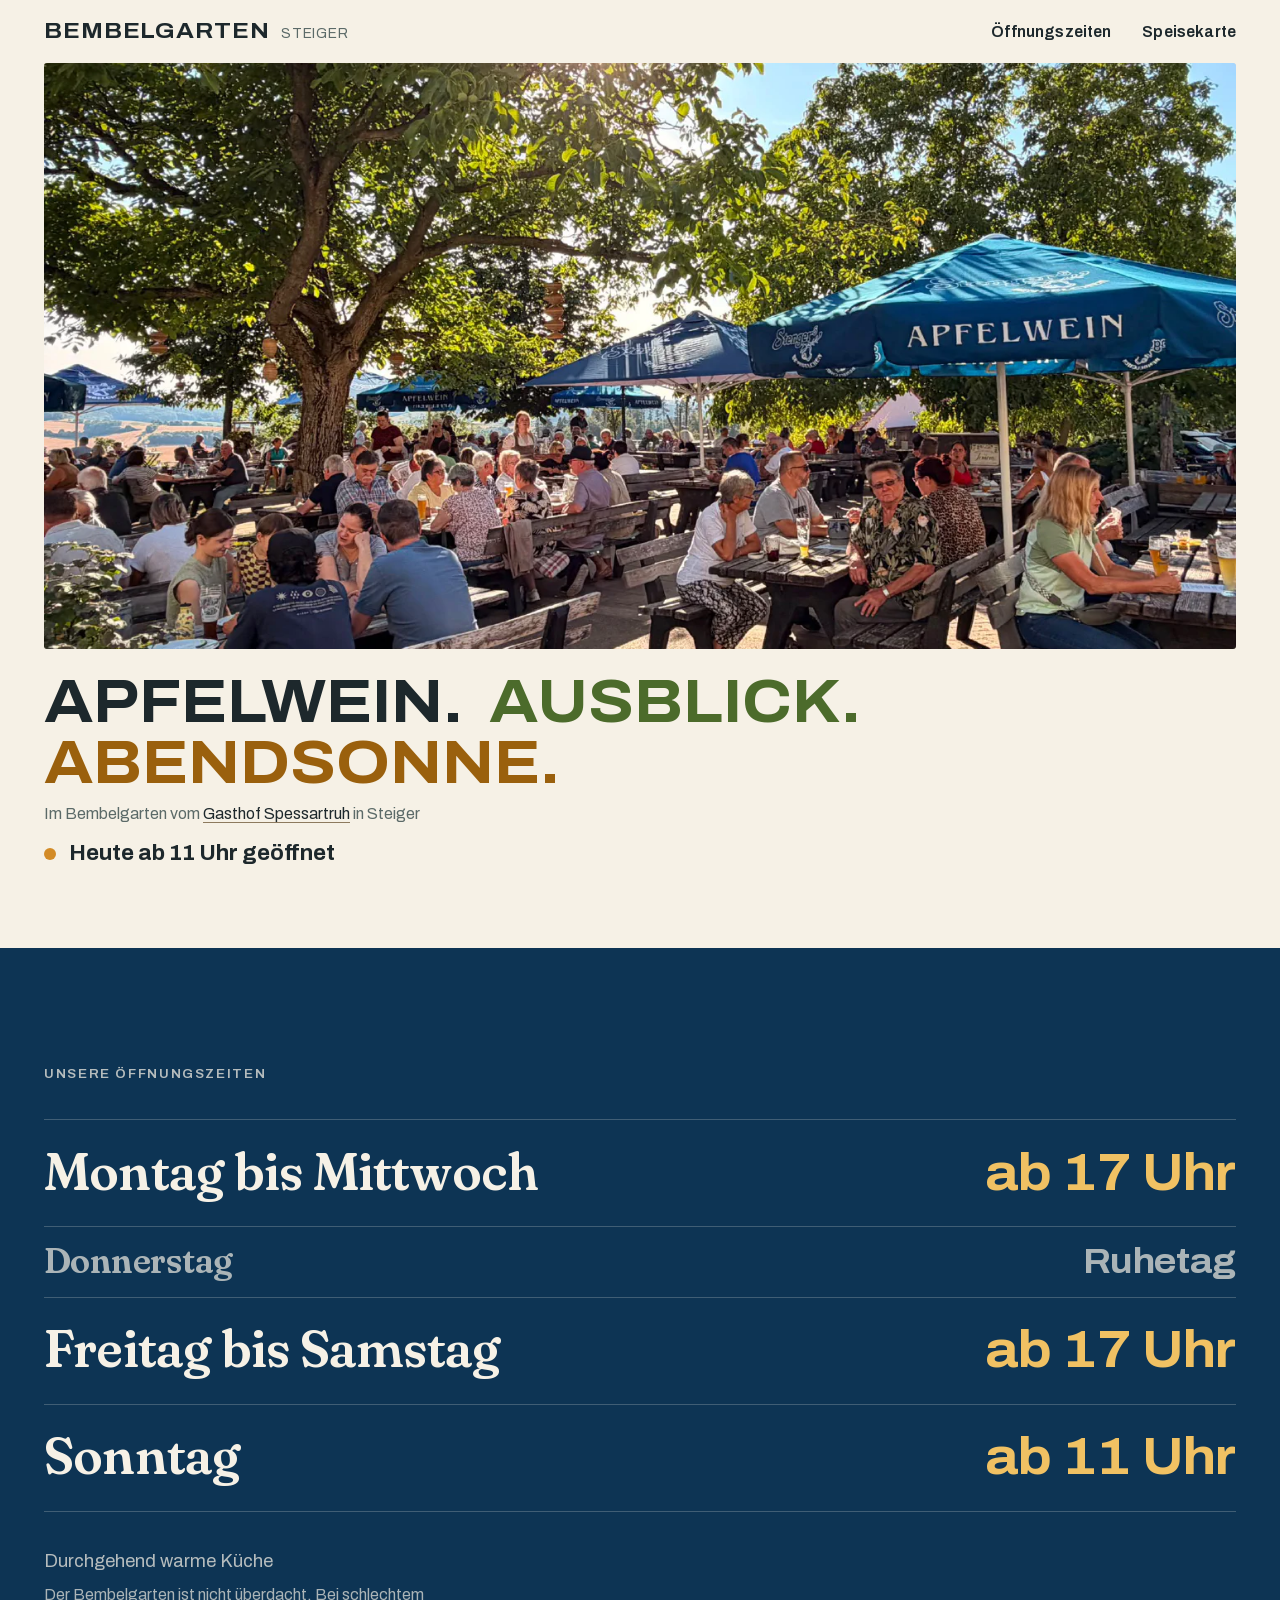
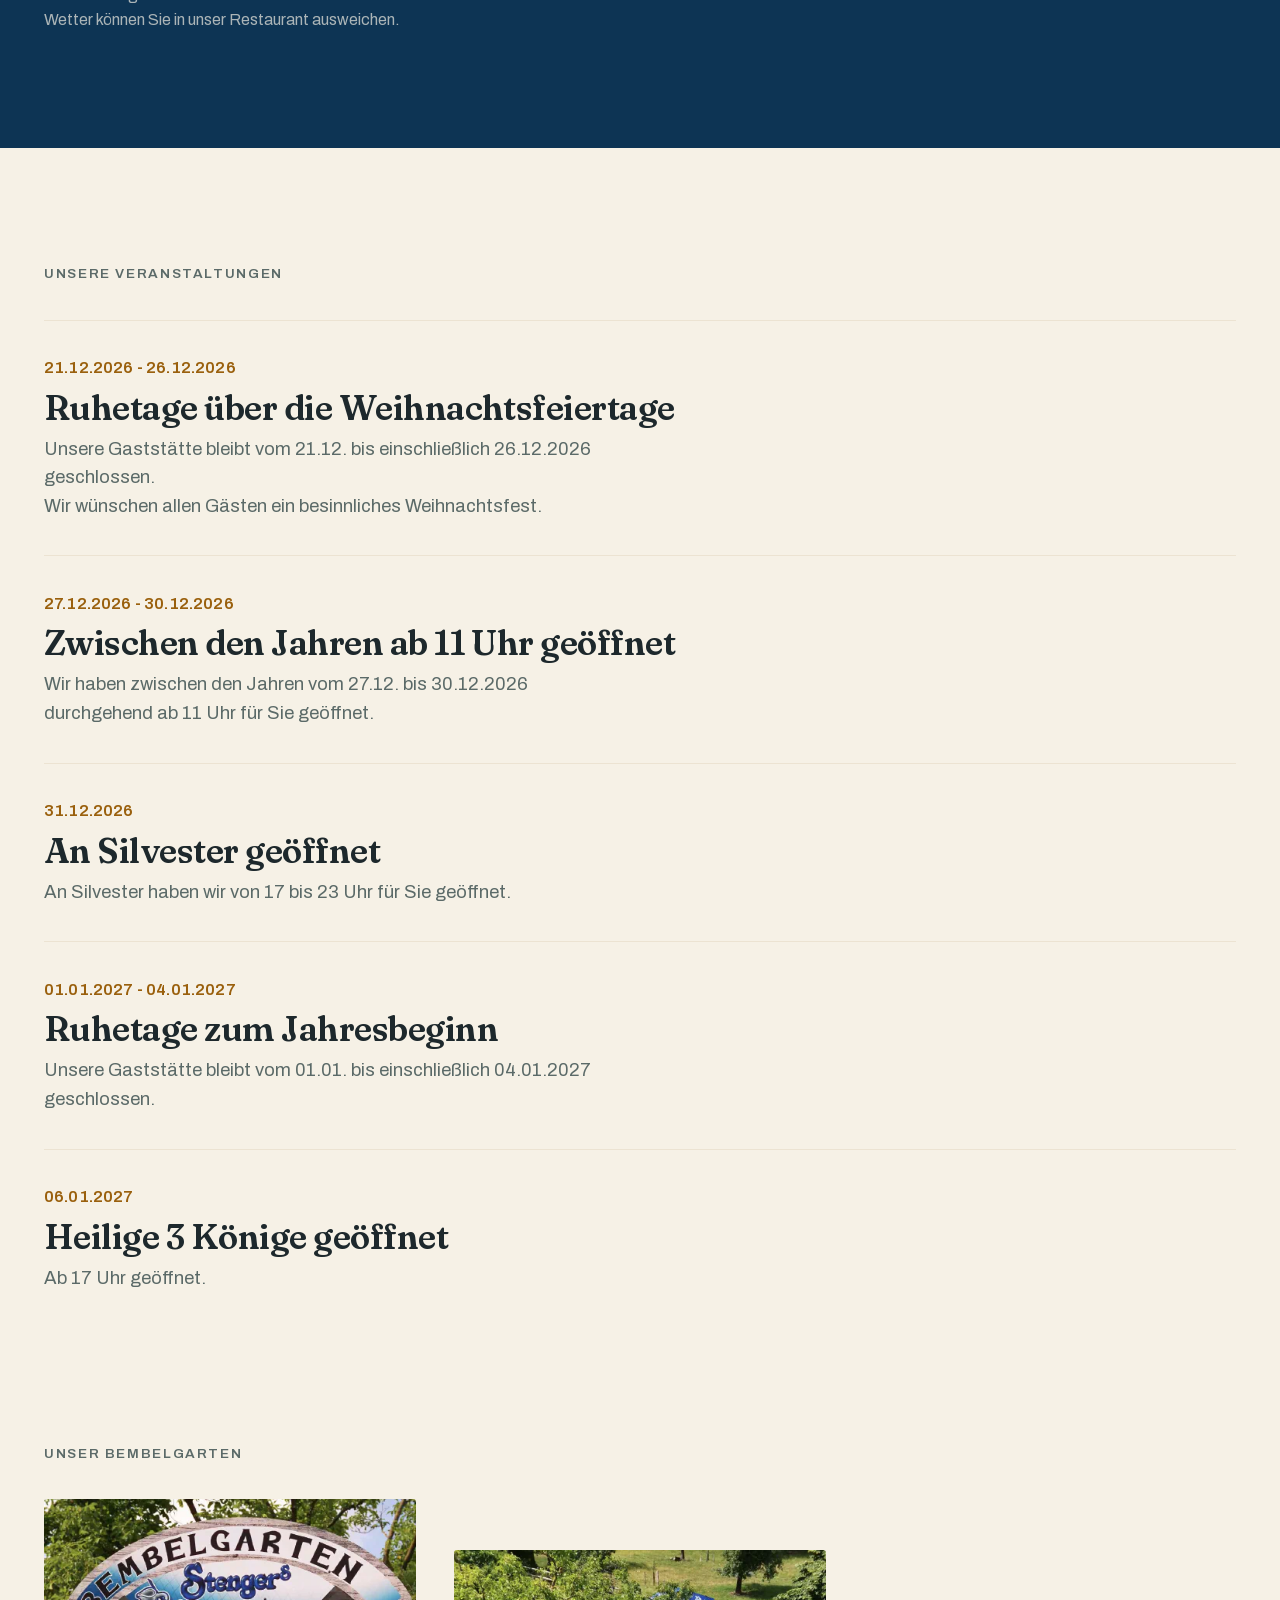
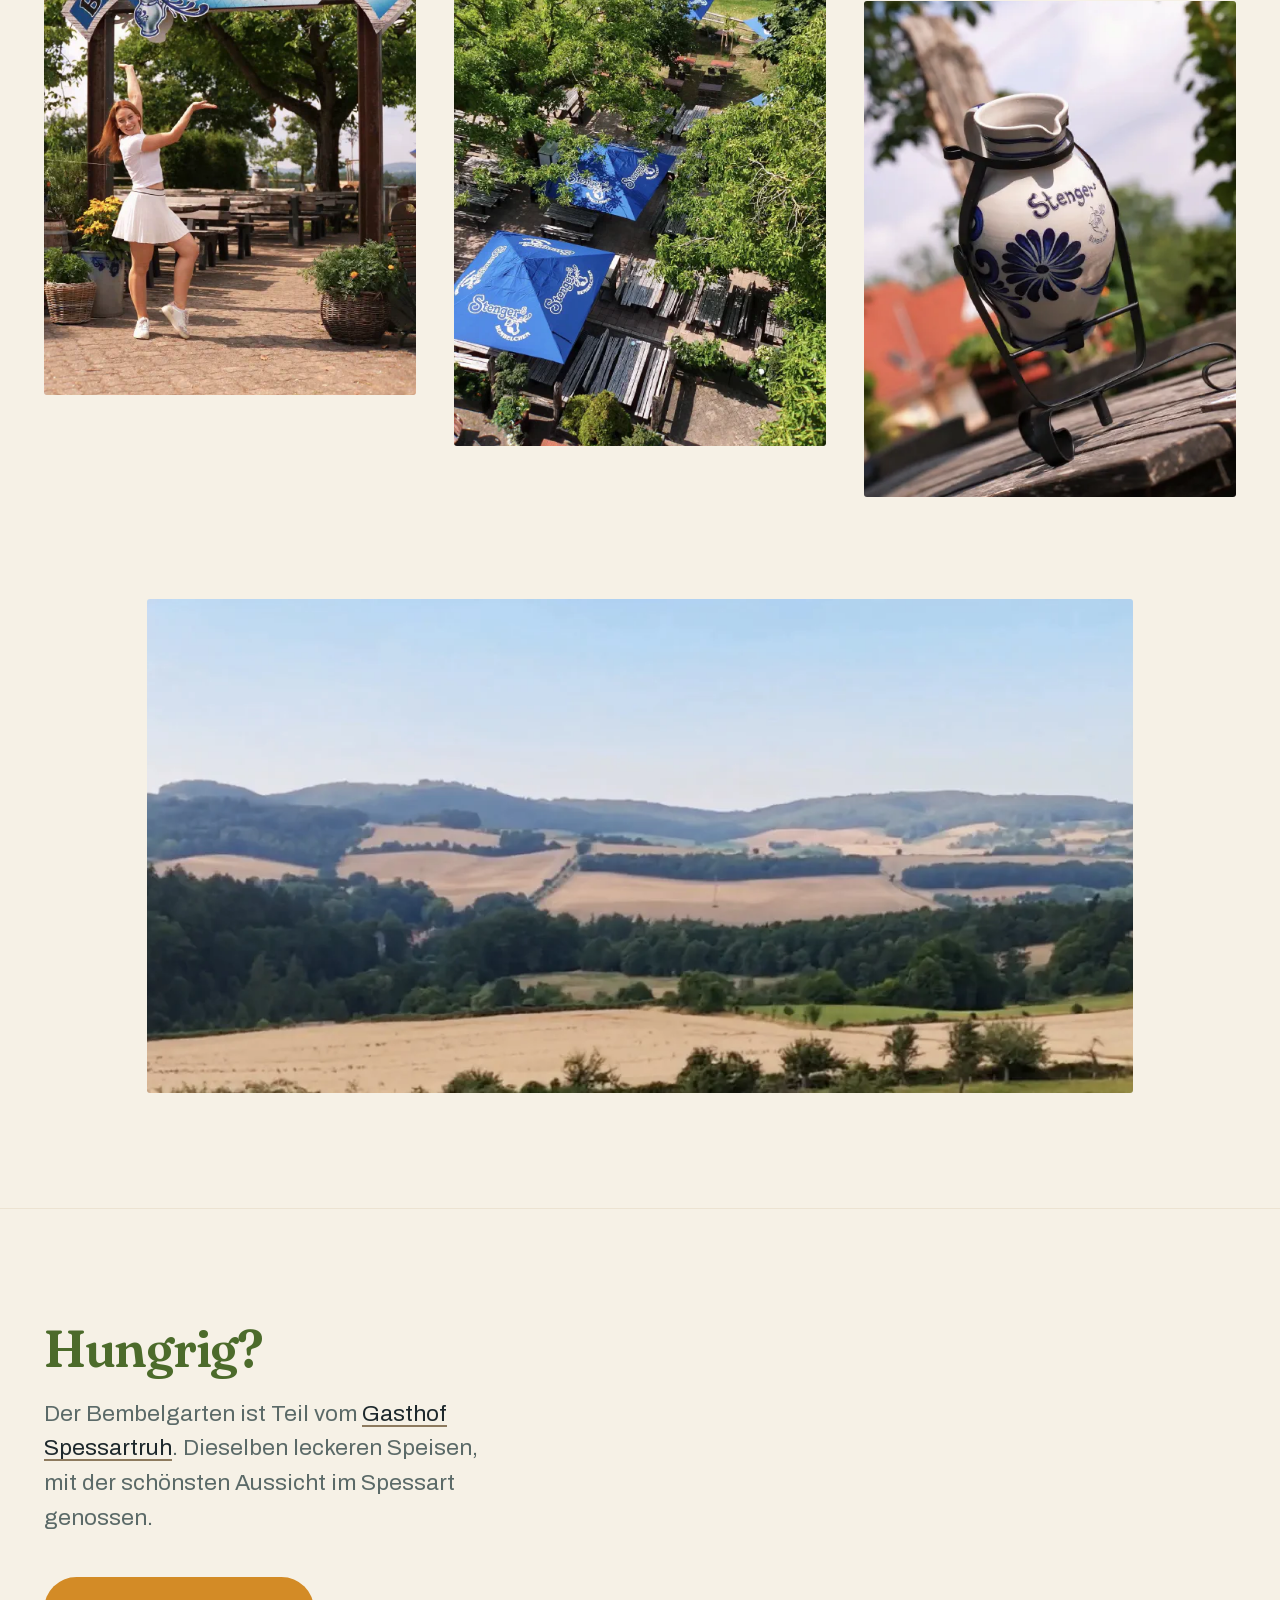
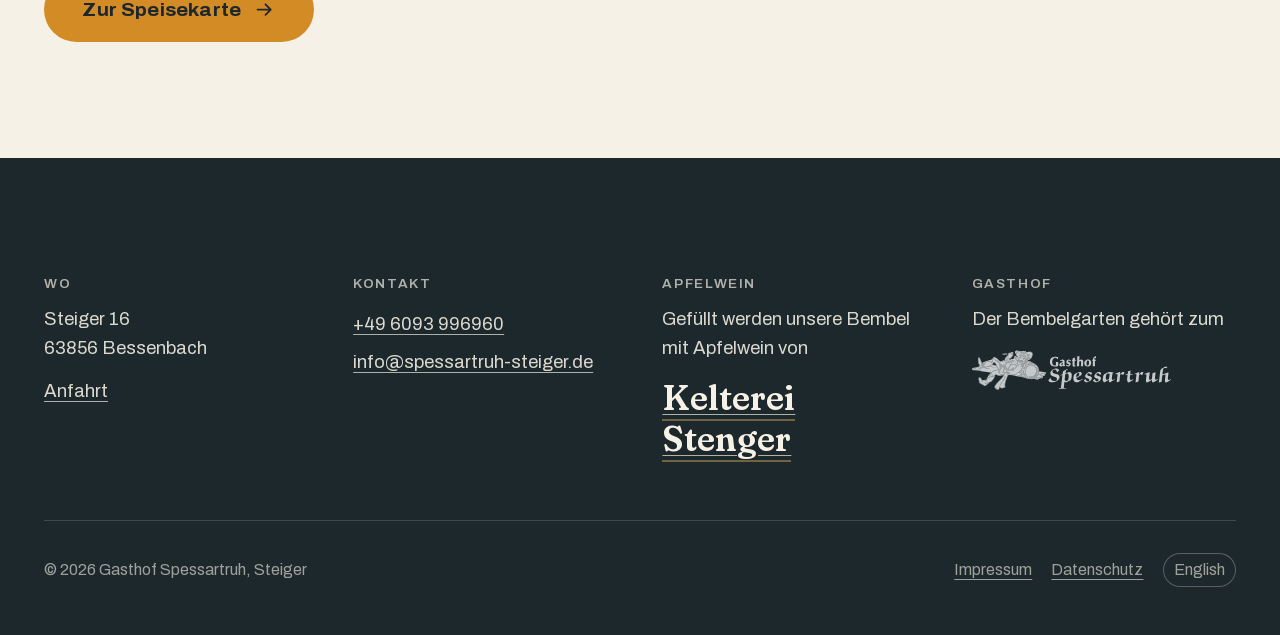
==== commit 60cdc906: "deploy: gasthofspessartruh/bembelgarten-hugo@10ca3c7eb60bc51a3ceb8f8ac5bce2268a2eb3c1" ====
--- a/index.html
+++ b/index.html
@@ -1,6 +1,6 @@
 <!doctype html><html lang=de><head><meta name=generator content="Hugo 0.145.0"><meta charset=utf-8><meta name=viewport content="width=device-width,initial-scale=1,viewport-fit=cover"><title>Bembelgarten Steiger</title>
 <meta name=description content="Der Bembelgarten in Steiger: Apfelwein unter alten Nussbäumen, mit Blick über den Spessart. Er gehört zum Gasthof Spessartruh."><meta name=theme-color content="#0d3454"><link rel=icon type=image/png href=/favicon-96x96.png sizes=96x96><link rel=icon type=image/svg+xml href=/favicon.svg><link rel="shortcut icon" href=/favicon.ico><link rel=apple-touch-icon sizes=180x180 href=/apple-touch-icon.png><meta name=apple-mobile-web-app-title content="Bembelgarten Steiger"><link rel=manifest href=/site.webmanifest><link rel=preload as=font type=font/woff2 href=/fonts/archivo-latin-var.woff2 crossorigin><link rel=preload as=font type=font/woff2 href=/fonts/fraunces-latin-var.woff2 crossorigin><link rel=stylesheet href=/css/main.min.27dcd08794179a826aa3ae83d851e2abc2ba4a8bed590b3c6bce413666594f17.css integrity="sha256-J9zQh5QXmoJqo66D2FHiq8K6SovtWQs8a85BNmZZTxc="><meta property="og:image" content="https://bembelgarten-steiger.de/images/garten/bembelgarten-abend_hu_26a13e6df407be30.jpeg"><meta property="og:image:width" content="1200"><meta property="og:image:height" content="630"><meta property="og:type" content="website"><meta property="og:locale" content="de_DE"><meta property="og:site_name" content="Bembelgarten Steiger"><meta property="og:title" content="Bembelgarten Steiger"><meta property="og:description" content="Der Bembelgarten in Steiger: Apfelwein unter alten Nussbäumen, mit Blick über den Spessart. Er gehört zum Gasthof Spessartruh."><meta property="og:url" content="https://bembelgarten-steiger.de/"><meta name=twitter:card content="summary_large_image"><link rel=canonical href=https://bembelgarten-steiger.de/><link rel=alternate hreflang=de href=https://bembelgarten-steiger.de/><link rel=alternate hreflang=en href=https://bembelgarten-steiger.de/en/></head><body class=seite><a class=sprungmarke href=#inhalt>Zum Inhalt springen</a><header class=kopf><a class=wortmarke href=/><span class=wortmarke__eins>Bembelgarten</span>
 <span class=wortmarke__zwei>Steiger</span></a><nav class=kopf__nav aria-label=Öffnungszeiten><a href=#zeiten>Öffnungszeiten</a>
-<a href=/speisekarte/>Speisekarte</a></nav></header><main id=inhalt><section class=buehne><figure class=buehne__bild><picture><source type=image/webp sizes=100vw srcset="/images/garten/bembelgarten-abend_hu_265f31bda2b4d894.webp 320w, /images/garten/bembelgarten-abend_hu_24ce0f70782d1b1b.webp 480w, /images/garten/bembelgarten-abend_hu_56de2cdc57c344d9.webp 640w, /images/garten/bembelgarten-abend_hu_dada52999c224722.webp 800w, /images/garten/bembelgarten-abend_hu_4b7da13a41adcd4f.webp 960w, /images/garten/bembelgarten-abend_hu_421a850744dc5fb2.webp 1200w, /images/garten/bembelgarten-abend_hu_af1996514f607905.webp 1440w, /images/garten/bembelgarten-abend_hu_90c17ffd216881fa.webp 1600w, /images/garten/bembelgarten-abend_hu_75339bc28747602.webp 1920w, /images/garten/bembelgarten-abend_hu_10503b59a43a8746.webp 2048w"><img src=/images/garten/bembelgarten-abend_hu_920dff61c61bba43.jpeg width=2048 height=1536 alt="Gäste an langen Holzbänken unter alten Nussbäumen, blaue Apfelwein-Schirme, dahinter der Blick über die Felder des Spessarts." fetchpriority=high decoding=async></picture></figure><div class=buehne__leiste><div class=buehne__wort><h1 class=parole><span class=parole__wort>Apfelwein.</span><span class=parole__wort>Ausblick.</span><span class=parole__wort>Abendsonne.</span></h1><p class=zugehoerig>Im Bembelgarten vom <a href=https://www.spessartruh-steiger.de/ rel=noopener>Gasthof Spessartruh</a> in Steiger</p></div><p class=status id=status hidden></p></div></section><aside class=urlaub id=urlaub aria-labelledby=urlaub-titel hidden><div class=urlaub__innen><p class=urlaub__titel id=urlaub-titel></p><p class=urlaub__text id=urlaub-text></p></div></aside><section class=zeiten id=zeiten><div class=zeiten__innen><h2 class="eyebrow eyebrow--hell">Unsere Öffnungszeiten</h2><dl class=tafel><div class=tafel__reihe><dt class=tafel__tage>Montag bis Mittwoch</dt><dd class=tafel__zeit>ab 17 Uhr</dd></div><div class="tafel__reihe tafel__reihe--zu"><dt class=tafel__tage>Donnerstag</dt><dd class=tafel__zeit>Ruhetag</dd></div><div class=tafel__reihe><dt class=tafel__tage>Freitag bis Samstag</dt><dd class=tafel__zeit>ab 17 Uhr</dd></div><div class=tafel__reihe><dt class=tafel__tage>Sonntag</dt><dd class=tafel__zeit>ab 11 Uhr</dd></div></dl><p class=zeiten__notiz>Durchgehend warme Küche</p><p class="zeiten__notiz zeiten__notiz--klein">Der Bembelgarten ist nicht überdacht. Bei schlechtem Wetter können Sie in unser Restaurant ausweichen.</p></div></section><section class=events id=events data-termine hidden><div class=events__innen><h2 class=eyebrow>Unsere Veranstaltungen</h2><ul class=events__liste><li class=event data-von=2026-08-01 data-bis=2026-09-15 hidden><div class=event__kopf><p class=event__wann>15.09.2026</p></div><h3 class=event__titel>Schulanfang geöffnet</h3><div class=event__text>Ab 11.00 Uhr durchgehend warme Küche.</div></li><li class=event data-von=2026-08-01 data-bis=2026-10-03 hidden><div class=event__kopf><p class=event__wann>03.10.2026</p></div><h3 class=event__titel>Tag der deutschen Einheit geöffnet</h3><div class=event__text>Ab 17.00 Uhr geöffnet.</div></li><li class=event data-von=2026-08-01 data-bis=2026-12-20 hidden><div class=event__kopf><p class=event__wann>Jeden Adventssonntag: 29.11., 6.12., 13.12. und 20.12.2026</p></div><h3 class=event__titel>Winter-Glühen im Biergarten</h3><div class=event__text>Ab 15.00 Uhr Glühwein, Punsch, weihnachtliche Klänge und winterliche Leckereien im Biergarten.</div></li><li class=event data-von=2026-11-01 data-bis=2026-12-26 hidden><div class=event__kopf><p class=event__wann>21.12.26 - 25.12.26</p></div><h3 class=event__titel>Ruhetage über die Weihnachtsfeiertage</h3><div class=event__text>Unsere Gaststätte bleibt vom 21.12 bis einschließlich 26.12. geschlossen.<br>Wir wünschen allen Gästen ein besinnliches Weihnachtsfest.</div></li><li class=event data-von=2026-08-01 data-bis=2026-12-30 hidden><div class=event__kopf><p class=event__wann>27.12.2026 - 30.12.2026</p></div><h3 class=event__titel>Zwischen den Jahren ab 11:00 Uhr geöffnet</h3><div class=event__text>Wir haben zwischen den Jahren vom 27.12 bis 30.12.2026 durchgehend ab 11.00 für Sie geöffnet.</div></li><li class=event data-von=2026-10-31 data-bis=2026-12-31 hidden><div class=event__kopf><p class=event__wann>31.12.2026</p></div><h3 class=event__titel>Silvester geöffnet</h3><div class=event__text>An Silvester haben wir von 17.00 bis 23.00 Uhr für Sie geöffnet.</div></li><li class=event data-von=2026-10-01 data-bis=2027-01-01 hidden><div class=event__kopf><p class=event__wann>01.01.2027</p></div><h3 class=event__titel>Ruhetag an Neujahr</h3><div class=event__text>Wir haben Ruhetag, unsere Gaststätte bleibt am 01.01.2027 geschlossen.</div></li></ul></div></section><section class=galerie id=galerie><h2 class=eyebrow>Unser Bembelgarten</h2><div class=galerie__gitter tabindex=0 role=region aria-label="Bilder aus dem Bembelgarten, seitlich verschiebbar"><figure class="bild bild--hoch1"><picture><source type=image/webp sizes="(max-width: 799px) 68vw, 31vw" srcset="/images/garten/schild_hu_390420d3e128535c.webp 320w, /images/garten/schild_hu_915908ec357a429b.webp 480w, /images/garten/schild_hu_b54d46d89d19bdc8.webp 640w, /images/garten/schild_hu_89b533df00e80065.webp 800w, /images/garten/schild_hu_b75f8eea86436cb8.webp 960w, /images/garten/schild_hu_32b0af8925e70ceb.webp 1200w, /images/garten/schild_hu_98cb61e2c6219dab.webp 1320w"><img src=/images/garten/schild_hu_eda44791c7e99c5f.jpeg width=1320 height=2336 alt="Hölzernes Eingangsschild mit der Aufschrift „Bembelgarten“ und dem Stenger-Wappen" loading=lazy decoding=async></picture></figure><figure class="bild bild--hoch2"><picture><source type=image/webp sizes="(max-width: 799px) 68vw, 31vw" srcset="/images/garten/garten-von-oben_hu_bb4c3c5f11cc8752.webp 320w, /images/garten/garten-von-oben_hu_540d128ab31aa66a.webp 480w, /images/garten/garten-von-oben_hu_e38b43f60f1128b9.webp 640w, /images/garten/garten-von-oben_hu_4d6ddc910271eba8.webp 800w, /images/garten/garten-von-oben_hu_c7f15edff7710cc2.webp 960w, /images/garten/garten-von-oben_hu_1c008ca18c2990c5.webp 1200w, /images/garten/garten-von-oben_hu_dde7c520e81adfcd.webp 1320w"><img src=/images/garten/garten-von-oben_hu_eb17cfc5ba492cf6.jpeg width=1320 height=2340 alt="Blick von oben auf den Bembelgarten mit den blauen Stenger-Schirmen zwischen den Bäumen" loading=lazy decoding=async></picture></figure><figure class="bild bild--hoch3"><picture><source type=image/webp sizes="(max-width: 799px) 68vw, 31vw" srcset="/images/garten/bembel_hu_b51f440eb98e2040.webp 320w, /images/garten/bembel_hu_83e1c4004ebc843b.webp 480w, /images/garten/bembel_hu_c31deab3b6bf3e06.webp 640w, /images/garten/bembel_hu_bc8fc923dc76596f.webp 800w, /images/garten/bembel_hu_c97ec3227dd6cb89.webp 960w, /images/garten/bembel_hu_7e654e1d3cd5b58e.webp 1200w, /images/garten/bembel_hu_46b62898270555f.webp 1320w"><img src=/images/garten/bembel_hu_890c661dabacb2d3.jpeg width=1320 height=2334 alt="Ein Stenger-Bembel aus graublauem Steinzeug auf einem Holztisch im Garten" loading=lazy decoding=async></picture></figure><figure class="bild bild--panorama"><picture><source type=image/webp sizes="(max-width: 799px) 86vw, 76vw" srcset="/images/garten/blick-weit_hu_febdf5d7cfc20605.webp 320w, /images/garten/blick-weit_hu_45098d72907f8f96.webp 480w, /images/garten/blick-weit_hu_47f6eb703175eb07.webp 640w, /images/garten/blick-weit_hu_a5bfa657bd58c07e.webp 800w, /images/garten/blick-weit_hu_fe79879e35b0064d.webp 960w, /images/garten/blick-weit_hu_423758a0431e0a14.webp 1200w, /images/garten/blick-weit_hu_1d79ee31542af355.webp 1320w"><img src=/images/garten/blick-weit_hu_6030217450f6d8b7.jpeg width=1320 height=654 alt="Blick vom Bembelgarten über Felder und die bewaldeten Hügel des Spessarts" loading=lazy decoding=async></picture></figure></div></section><section class=karte id=speisekarte><div class=karte__innen><h2 class=karte__frage>Hungrig?</h2><p class=karte__text>Der Bembelgarten ist Teil vom <a href=https://www.spessartruh-steiger.de/ rel=noopener>Gasthof Spessartruh</a>. Dieselben leckeren Speisen, mit der schönsten Aussicht im Spessart genossen.</p><a class=knopf href=/speisekarte/>Zur Speisekarte<svg class="knopf__pfeil" viewBox="0 0 24 24" aria-hidden="true" focusable="false"><path d="M4 12h15M13 6l6 6-6 6" fill="none" stroke="currentcolor" stroke-width="2" stroke-linecap="round" stroke-linejoin="round"/></svg></a></div></section><script type=application/json id=zeiten-daten>{"schliessungen":[{"bis":"2025-01-01","text":"Liebe Gäste, heute ist Ruhetag.  \n Unser Restaurant bleibt heute geschlossen.","titel":"Heute ist Ruhetag","von":"2025-01-01"},{"bis":"2025-04-03","text":"Liebe Gäste,  \n Unser Restaurant hat bis 03. April Winterpause. Unser Hotelbetrieb mit Frühstück hat weiterhin für Sie geöffnet.","titel":"Winterpause","von":"2025-01-13"},{"bis":"2025-06-19","text":"Liebe Gäste, heute ist Ruhetag.  \n Unser Restaurant bleibt heute geschlossen.","titel":"Heute ist Ruhetag","von":"2025-06-19"},{"bis":"2025-06-19","text":"Liebe Gäste, wir haben Urlaub.  \n Unser Restaurant bleibt bis einschließlich 19.06.2025 geschlossen.","titel":"Wir haben Urlaub","von":"2025-06-09"},{"bis":"2025-08-15","text":"Liebe Gäste, heute ist Ruhetag.  \n Unser Restaurant bleibt heute geschlossen.","titel":"Heute ist Ruhetag","von":"2025-08-15"},{"bis":"2025-10-02","text":"Liebe Gäste, wir haben Urlaub.  \n Unser Restaurant bleibt bis einschließlich 02.10.2025 geschlossen.","titel":"Wir haben Urlaub","von":"2025-09-17"},{"bis":"2025-12-26","text":"Liebe Gäste, wir haben Urlaub.  \n Unser Restaurant bleibt bis einschließlich 26.12.2025 geschlossen.","titel":"Wir haben Urlaub","von":"2025-12-22"},{"bis":"2027-01-01","text":"Liebe Gäste, heute ist Ruhetag. Unser Restaurant bleibt heute geschlossen.","titel":"Heute ist Ruhetag","von":"2027-01-01"},{"bis":"2026-12-26","text":"Liebe Gäste, wir haben Urlaub. Unser Restaurant bleibt bis einschließlich 26.12.2026 geschlossen.","titel":"Wir haben Urlaub","von":"2026-12-21"},{"bis":"2026-08-18","text":"Wir haben Ruhetag, unsere Gaststätte bleibt am 17.08.2026 geschlossen.","titel":"Heute Ruhetag","von":"2026-08-14"},{"bis":"2026-06-18","text":"Liebe Gäste, wir haben Urlaub. Unser Restaurant bleibt bis einschließlich 18.06.2026 geschlossen.","titel":"Wir haben Urlaub","von":"2026-06-08"},{"bis":"2026-02-26","text":"Liebe Gäste, wir haben Urlaub. Unser Restaurant bleibt bis einschließlich 26.02.2026 geschlossen.","titel":"Wir haben Urlaub","von":"2026-02-09"},{"bis":"2026-01-01","text":"Liebe Gäste, heute ist Ruhetag. Unser Restaurant bleibt heute geschlossen.","titel":"Heute ist Ruhetag","von":"2026-01-01"},{"bis":"2025-12-26","text":"Liebe Gäste, wir haben Urlaub. Unser Restaurant bleibt bis einschließlich 26.12.2025 geschlossen.","titel":"Wir haben Urlaub","von":"2025-12-22"}],"tagzeiten":{"0":"11:00","1":"17:00","2":"17:00","3":"17:00","4":"","5":"17:00","6":"17:00"},"texte":{"geschlossen":"Heute geschlossen","offen":"Jetzt geöffnet","spaeter":"Heute ab {ZEIT} geöffnet","zu":"Heute Ruhetag"}}</script><script src=/js/jetzt.min.7a0d6f6855b90f4111c7174b53d223b2dcbfdb624496b1bea9753bd8eab79e9c.js defer></script><script src=/js/status.min.c3e74736c1084a30cc2e1d3b0d7e8b2ca92ce7b8272d7cbcd1aab830a1d54639.js defer></script><script src=/js/termine.min.7f739ef4e5e1e1a9e90ddf1bcd05a17712fa524315f8c2cdcc7bec6e1ed11ca7.js defer></script></main><footer class=fuss><div class=fuss__innen><div class=fuss__spalten><div class=fuss__block><h2 class=fuss__titel>Wo</h2><p>Steiger 16<br>63856 Bessenbach</p><p><a href=/anfahrt/>Anfahrt</a></p></div><div class=fuss__block><h2 class=fuss__titel>Kontakt</h2><p><a href=tel:+496093996960>+49 6093 996960</a><br><a href=mailto:info@spessartruh-steiger.de>info@spessartruh-steiger.de</a></p></div><div class=fuss__block><h2 class=fuss__titel>Apfelwein</h2><p>Gefüllt werden unsere Bembel mit Apfelwein von</p><a class=fuss__logo href=https://www.stengersfruchterlebnis.de/steng-apfelwein-ubersicht/ rel=noopener><span class=fuss__name>Kelterei Stenger</span></a></div><div class=fuss__block><h2 class=fuss__titel>Gasthof</h2><p>Der Bembelgarten gehört zum</p><a class=fuss__logo href=https://www.spessartruh-steiger.de/ rel=noopener><img class="logo logo--spessartruh" src=/images/logos/spessartruh.svg alt="Gasthof Spessartruh"></a></div></div><div class=fuss__zeile><p class=fuss__klein>© 2026 Gasthof Spessartruh, Steiger</p><p class=fuss__klein><a href=/impressum/>Impressum</a>
+<a href=/speisekarte/>Speisekarte</a></nav></header><main id=inhalt><section class=buehne><figure class=buehne__bild><picture><source type=image/webp sizes=100vw srcset="/images/garten/bembelgarten-abend_hu_265f31bda2b4d894.webp 320w, /images/garten/bembelgarten-abend_hu_24ce0f70782d1b1b.webp 480w, /images/garten/bembelgarten-abend_hu_56de2cdc57c344d9.webp 640w, /images/garten/bembelgarten-abend_hu_dada52999c224722.webp 800w, /images/garten/bembelgarten-abend_hu_4b7da13a41adcd4f.webp 960w, /images/garten/bembelgarten-abend_hu_421a850744dc5fb2.webp 1200w, /images/garten/bembelgarten-abend_hu_af1996514f607905.webp 1440w, /images/garten/bembelgarten-abend_hu_90c17ffd216881fa.webp 1600w, /images/garten/bembelgarten-abend_hu_75339bc28747602.webp 1920w, /images/garten/bembelgarten-abend_hu_10503b59a43a8746.webp 2048w"><img src=/images/garten/bembelgarten-abend_hu_920dff61c61bba43.jpeg width=2048 height=1536 alt="Gäste an langen Holzbänken unter alten Nussbäumen, blaue Apfelwein-Schirme, dahinter der Blick über die Felder des Spessarts." fetchpriority=high decoding=async></picture></figure><div class=buehne__leiste><div class=buehne__wort><h1 class=parole><span class=parole__wort>Apfelwein.</span><span class=parole__wort>Ausblick.</span><span class=parole__wort>Abendsonne.</span></h1><p class=zugehoerig>Im Bembelgarten vom <a href=https://www.spessartruh-steiger.de/ rel=noopener>Gasthof Spessartruh</a> in Steiger</p></div><p class=status id=status hidden></p></div></section><aside class=urlaub id=urlaub aria-labelledby=urlaub-titel hidden><div class=urlaub__innen><p class=urlaub__titel id=urlaub-titel></p><p class=urlaub__text id=urlaub-text></p></div></aside><section class=zeiten id=zeiten><div class=zeiten__innen><h2 class="eyebrow eyebrow--hell">Unsere Öffnungszeiten</h2><dl class=tafel><div class=tafel__reihe><dt class=tafel__tage>Montag bis Mittwoch</dt><dd class=tafel__zeit>ab 17 Uhr</dd></div><div class="tafel__reihe tafel__reihe--zu"><dt class=tafel__tage>Donnerstag</dt><dd class=tafel__zeit>Ruhetag</dd></div><div class=tafel__reihe><dt class=tafel__tage>Freitag bis Samstag</dt><dd class=tafel__zeit>ab 17 Uhr</dd></div><div class=tafel__reihe><dt class=tafel__tage>Sonntag</dt><dd class=tafel__zeit>ab 11 Uhr</dd></div></dl><p class=zeiten__notiz>Durchgehend warme Küche</p><p class="zeiten__notiz zeiten__notiz--klein">Der Bembelgarten ist nicht überdacht. Bei schlechtem Wetter können Sie in unser Restaurant ausweichen.</p></div></section><section class=events id=events data-termine hidden><div class=events__innen><h2 class=eyebrow>Unsere Veranstaltungen</h2><ul class=events__liste><li class=event data-von=2026-10-01 data-bis=2026-12-26 hidden><div class=event__kopf><p class=event__wann>21.12.2026 - 26.12.2026</p></div><h3 class=event__titel>Ruhetage über die Weihnachtsfeiertage</h3><div class=event__text>Unsere Gaststätte bleibt vom 21.12. bis einschließlich 26.12.2026 geschlossen.<br>Wir wünschen allen Gästen ein besinnliches Weihnachtsfest.</div></li><li class=event data-von=2026-08-01 data-bis=2026-12-30 hidden><div class=event__kopf><p class=event__wann>27.12.2026 - 30.12.2026</p></div><h3 class=event__titel>Zwischen den Jahren ab 11 Uhr geöffnet</h3><div class=event__text>Wir haben zwischen den Jahren vom 27.12. bis 30.12.2026 durchgehend ab 11 Uhr für Sie geöffnet.</div></li><li class=event data-von=2026-10-01 data-bis=2026-12-31 hidden><div class=event__kopf><p class=event__wann>31.12.2026</p></div><h3 class=event__titel>An Silvester geöffnet</h3><div class=event__text>An Silvester haben wir von 17 bis 23 Uhr für Sie geöffnet.</div></li><li class=event data-von=2026-10-01 data-bis=2027-01-04 hidden><div class=event__kopf><p class=event__wann>01.01.2027 - 04.01.2027</p></div><h3 class=event__titel>Ruhetage zum Jahresbeginn</h3><div class=event__text>Unsere Gaststätte bleibt vom 01.01. bis einschließlich 04.01.2027 geschlossen.</div></li><li class=event data-von=2026-10-01 data-bis=2027-01-06 hidden><div class=event__kopf><p class=event__wann>06.01.2027</p></div><h3 class=event__titel>Heilige 3 Könige geöffnet</h3><div class=event__text>Ab 17 Uhr geöffnet.</div></li><li class=event data-von=2027-03-01 data-bis=2027-05-09 hidden><div class=event__kopf><p class=event__wann>09.05.2027</p></div><h3 class=event__titel>Muttertag durchgehend warme Küche</h3><div class=event__text>Wir bieten am Muttertag ab 11 Uhr durchgehend warme Küche.</div></li></ul></div></section><section class=galerie id=galerie><h2 class=eyebrow>Unser Bembelgarten</h2><div class=galerie__gitter tabindex=0 role=region aria-label="Bilder aus dem Bembelgarten, seitlich verschiebbar"><figure class="bild bild--hoch1"><picture><source type=image/webp sizes="(max-width: 799px) 68vw, 31vw" srcset="/images/garten/schild_hu_390420d3e128535c.webp 320w, /images/garten/schild_hu_915908ec357a429b.webp 480w, /images/garten/schild_hu_b54d46d89d19bdc8.webp 640w, /images/garten/schild_hu_89b533df00e80065.webp 800w, /images/garten/schild_hu_b75f8eea86436cb8.webp 960w, /images/garten/schild_hu_32b0af8925e70ceb.webp 1200w, /images/garten/schild_hu_98cb61e2c6219dab.webp 1320w"><img src=/images/garten/schild_hu_eda44791c7e99c5f.jpeg width=1320 height=2336 alt="Hölzernes Eingangsschild mit der Aufschrift „Bembelgarten“ und dem Stenger-Wappen" loading=lazy decoding=async></picture></figure><figure class="bild bild--hoch2"><picture><source type=image/webp sizes="(max-width: 799px) 68vw, 31vw" srcset="/images/garten/garten-von-oben_hu_bb4c3c5f11cc8752.webp 320w, /images/garten/garten-von-oben_hu_540d128ab31aa66a.webp 480w, /images/garten/garten-von-oben_hu_e38b43f60f1128b9.webp 640w, /images/garten/garten-von-oben_hu_4d6ddc910271eba8.webp 800w, /images/garten/garten-von-oben_hu_c7f15edff7710cc2.webp 960w, /images/garten/garten-von-oben_hu_1c008ca18c2990c5.webp 1200w, /images/garten/garten-von-oben_hu_dde7c520e81adfcd.webp 1320w"><img src=/images/garten/garten-von-oben_hu_eb17cfc5ba492cf6.jpeg width=1320 height=2340 alt="Blick von oben auf den Bembelgarten mit den blauen Stenger-Schirmen zwischen den Bäumen" loading=lazy decoding=async></picture></figure><figure class="bild bild--hoch3"><picture><source type=image/webp sizes="(max-width: 799px) 68vw, 31vw" srcset="/images/garten/bembel_hu_b51f440eb98e2040.webp 320w, /images/garten/bembel_hu_83e1c4004ebc843b.webp 480w, /images/garten/bembel_hu_c31deab3b6bf3e06.webp 640w, /images/garten/bembel_hu_bc8fc923dc76596f.webp 800w, /images/garten/bembel_hu_c97ec3227dd6cb89.webp 960w, /images/garten/bembel_hu_7e654e1d3cd5b58e.webp 1200w, /images/garten/bembel_hu_46b62898270555f.webp 1320w"><img src=/images/garten/bembel_hu_890c661dabacb2d3.jpeg width=1320 height=2334 alt="Ein Stenger-Bembel aus graublauem Steinzeug auf einem Holztisch im Garten" loading=lazy decoding=async></picture></figure><figure class="bild bild--panorama"><picture><source type=image/webp sizes="(max-width: 799px) 86vw, 76vw" srcset="/images/garten/blick-weit_hu_febdf5d7cfc20605.webp 320w, /images/garten/blick-weit_hu_45098d72907f8f96.webp 480w, /images/garten/blick-weit_hu_47f6eb703175eb07.webp 640w, /images/garten/blick-weit_hu_a5bfa657bd58c07e.webp 800w, /images/garten/blick-weit_hu_fe79879e35b0064d.webp 960w, /images/garten/blick-weit_hu_423758a0431e0a14.webp 1200w, /images/garten/blick-weit_hu_1d79ee31542af355.webp 1320w"><img src=/images/garten/blick-weit_hu_6030217450f6d8b7.jpeg width=1320 height=654 alt="Blick vom Bembelgarten über Felder und die bewaldeten Hügel des Spessarts" loading=lazy decoding=async></picture></figure></div></section><section class=karte id=speisekarte><div class=karte__innen><h2 class=karte__frage>Hungrig?</h2><p class=karte__text>Der Bembelgarten ist Teil vom <a href=https://www.spessartruh-steiger.de/ rel=noopener>Gasthof Spessartruh</a>. Dieselben leckeren Speisen, mit der schönsten Aussicht im Spessart genossen.</p><a class=knopf href=/speisekarte/>Zur Speisekarte<svg class="knopf__pfeil" viewBox="0 0 24 24" aria-hidden="true" focusable="false"><path d="M4 12h15M13 6l6 6-6 6" fill="none" stroke="currentcolor" stroke-width="2" stroke-linecap="round" stroke-linejoin="round"/></svg></a></div></section><script type=application/json id=zeiten-daten>{"schliessungen":[{"bis":"2025-01-01","text":"Liebe Gäste, heute ist Ruhetag.  \n Unser Restaurant bleibt heute geschlossen.","titel":"Heute ist Ruhetag","von":"2025-01-01"},{"bis":"2025-04-03","text":"Liebe Gäste,  \n Unser Restaurant hat bis 03. April Winterpause. Unser Hotelbetrieb mit Frühstück hat weiterhin für Sie geöffnet.","titel":"Winterpause","von":"2025-01-13"},{"bis":"2025-06-19","text":"Liebe Gäste, heute ist Ruhetag.  \n Unser Restaurant bleibt heute geschlossen.","titel":"Heute ist Ruhetag","von":"2025-06-19"},{"bis":"2025-06-19","text":"Liebe Gäste, wir haben Urlaub.  \n Unser Restaurant bleibt bis einschließlich 19.06.2025 geschlossen.","titel":"Wir haben Urlaub","von":"2025-06-09"},{"bis":"2025-08-15","text":"Liebe Gäste, heute ist Ruhetag.  \n Unser Restaurant bleibt heute geschlossen.","titel":"Heute ist Ruhetag","von":"2025-08-15"},{"bis":"2025-10-02","text":"Liebe Gäste, wir haben Urlaub.  \n Unser Restaurant bleibt bis einschließlich 02.10.2025 geschlossen.","titel":"Wir haben Urlaub","von":"2025-09-17"},{"bis":"2025-12-26","text":"Liebe Gäste, wir haben Urlaub.  \n Unser Restaurant bleibt bis einschließlich 26.12.2025 geschlossen.","titel":"Wir haben Urlaub","von":"2025-12-22"},{"bis":"2027-01-04","text":"Liebe Gäste, wir haben Ruhetage. Unser Restaurant bleibt bis einschließlich 04.01.2027 geschlossen.","titel":"Ruhetage zum Jahresbeginn","von":"2027-01-01"},{"bis":"2026-12-26","text":"Liebe Gäste, wir haben Urlaub. Unser Restaurant bleibt bis einschließlich 26.12.2026 geschlossen.","titel":"Wir haben Urlaub","von":"2026-12-21"},{"bis":"2026-11-19","text":"Liebe Gäste, wir haben Urlaub. Unser Restaurant bleibt bis einschließlich 19.11.2026 geschlossen.","titel":"Wir haben Urlaub","von":"2026-11-01"},{"bis":"2026-08-18","text":"Wir haben Ruhetag, unsere Gaststätte bleibt am 17.08.2026 geschlossen.","titel":"Heute Ruhetag","von":"2026-08-14"},{"bis":"2026-06-18","text":"Liebe Gäste, wir haben Urlaub. Unser Restaurant bleibt bis einschließlich 18.06.2026 geschlossen.","titel":"Wir haben Urlaub","von":"2026-06-08"},{"bis":"2026-02-26","text":"Liebe Gäste, wir haben Urlaub. Unser Restaurant bleibt bis einschließlich 26.02.2026 geschlossen.","titel":"Wir haben Urlaub","von":"2026-02-09"},{"bis":"2026-01-01","text":"Liebe Gäste, heute ist Ruhetag. Unser Restaurant bleibt heute geschlossen.","titel":"Heute ist Ruhetag","von":"2026-01-01"}],"sonderzeiten":[{"ab":"11:00","bis":"2027-05-09","von":"2027-05-09"},{"ab":"17:00","bis":"2027-01-06","von":"2027-01-06"},{"ab":"17:00","bis":"2026-12-31","von":"2026-12-31"},{"ab":"11:00","bis":"2026-12-30","von":"2026-12-27"}],"tagzeiten":{"0":"11:00","1":"17:00","2":"17:00","3":"17:00","4":"","5":"17:00","6":"17:00"},"texte":{"geschlossen":"Heute geschlossen","offen":"Jetzt geöffnet","spaeter":"Heute ab {ZEIT} geöffnet","zu":"Heute Ruhetag"}}</script><script src=/js/jetzt.min.7a0d6f6855b90f4111c7174b53d223b2dcbfdb624496b1bea9753bd8eab79e9c.js defer></script><script src=/js/status.min.b0d8931cfaf7fd231a7b3502115676d50241d22a35e2a41860d8867c97a1d4c3.js defer></script><script src=/js/termine.min.7f739ef4e5e1e1a9e90ddf1bcd05a17712fa524315f8c2cdcc7bec6e1ed11ca7.js defer></script></main><footer class=fuss><div class=fuss__innen><div class=fuss__spalten><div class=fuss__block><h2 class=fuss__titel>Wo</h2><p>Steiger 16<br>63856 Bessenbach</p><p><a href=/anfahrt/>Anfahrt</a></p></div><div class=fuss__block><h2 class=fuss__titel>Kontakt</h2><p><a href=tel:+496093996960>+49 6093 996960</a><br><a href=mailto:info@spessartruh-steiger.de>info@spessartruh-steiger.de</a></p></div><div class=fuss__block><h2 class=fuss__titel>Apfelwein</h2><p>Gefüllt werden unsere Bembel mit Apfelwein von</p><a class=fuss__logo href=https://www.stengersfruchterlebnis.de/steng-apfelwein-ubersicht/ rel=noopener><span class=fuss__name>Kelterei Stenger</span></a></div><div class=fuss__block><h2 class=fuss__titel>Gasthof</h2><p>Der Bembelgarten gehört zum</p><a class=fuss__logo href=https://www.spessartruh-steiger.de/ rel=noopener><img class="logo logo--spessartruh" src=/images/logos/spessartruh.svg alt="Gasthof Spessartruh"></a></div></div><div class=fuss__zeile><p class=fuss__klein>© 2026 Gasthof Spessartruh, Steiger</p><p class=fuss__klein><a href=/impressum/>Impressum</a>
 <a href=/datenschutz/>Datenschutz</a>
 <a class=fuss__sprache href=/en/ hreflang=en lang=en>English</a></p></div></div></footer></body></html>
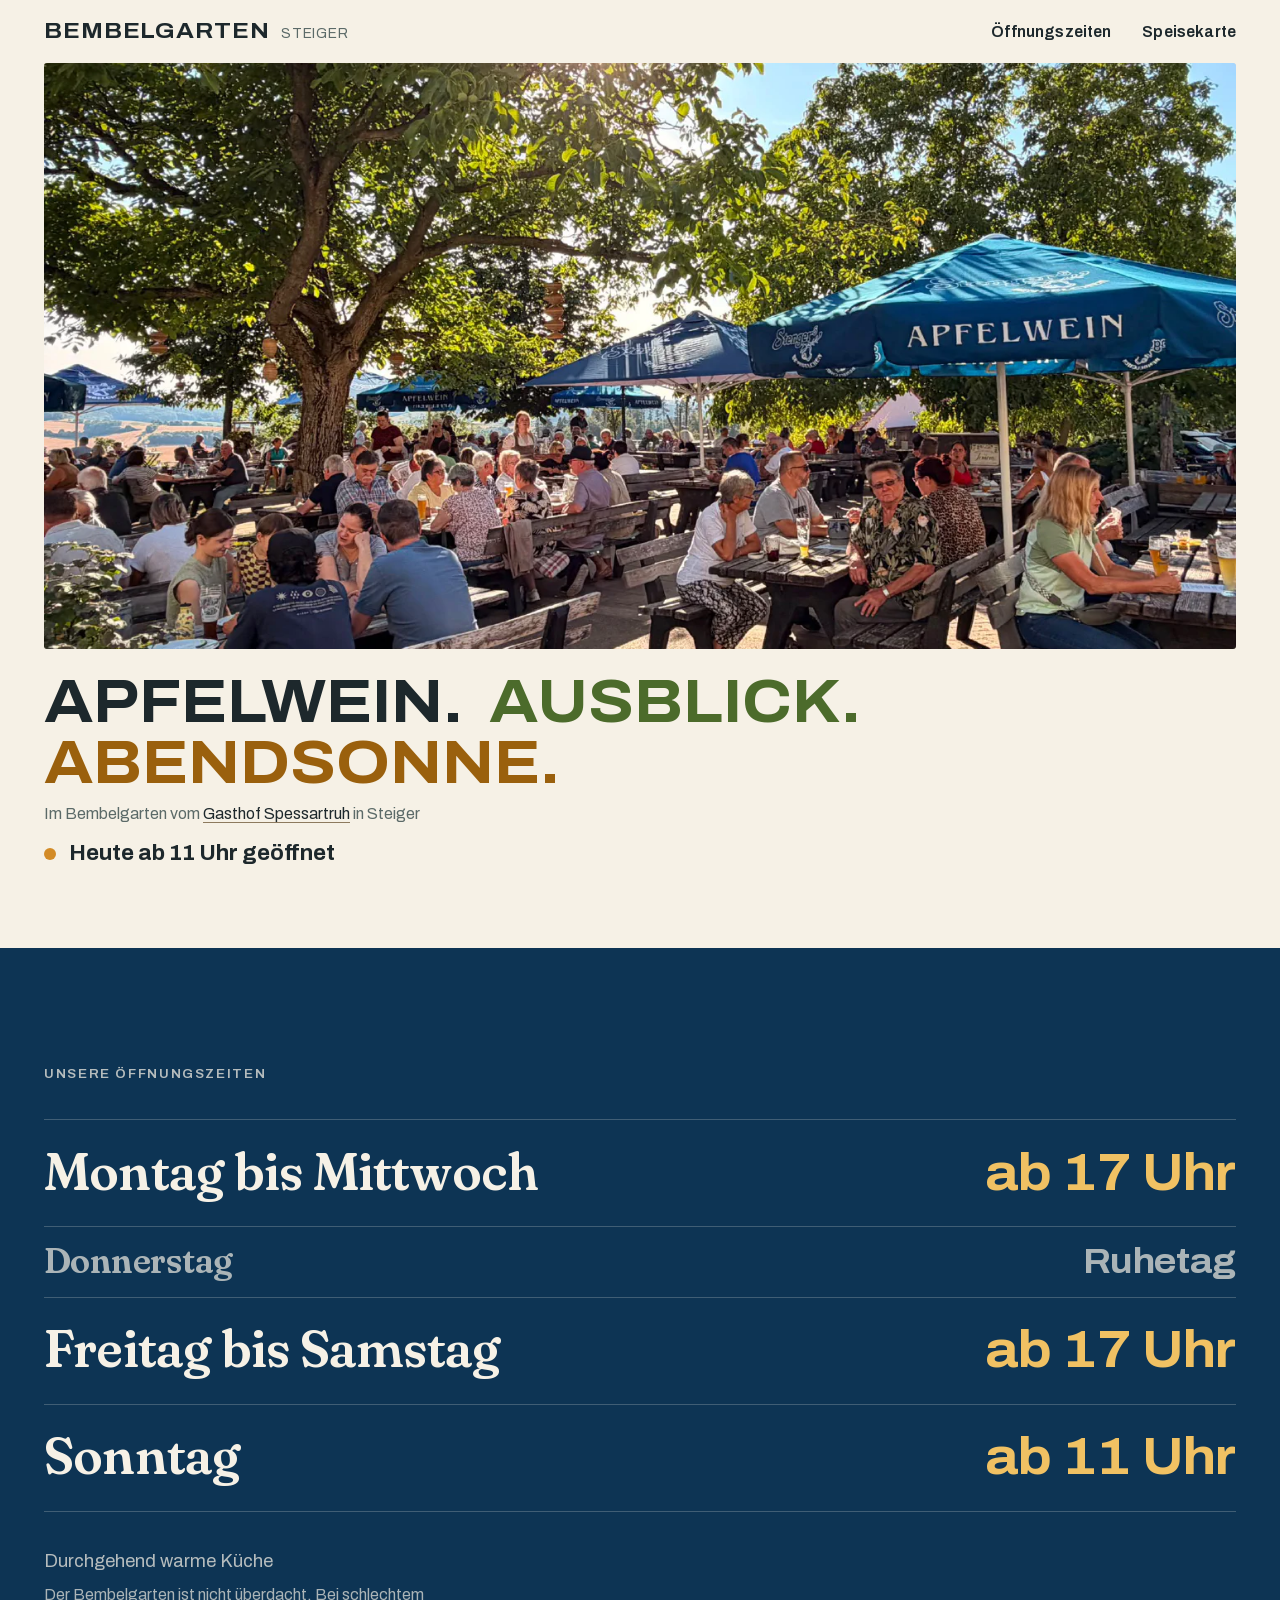
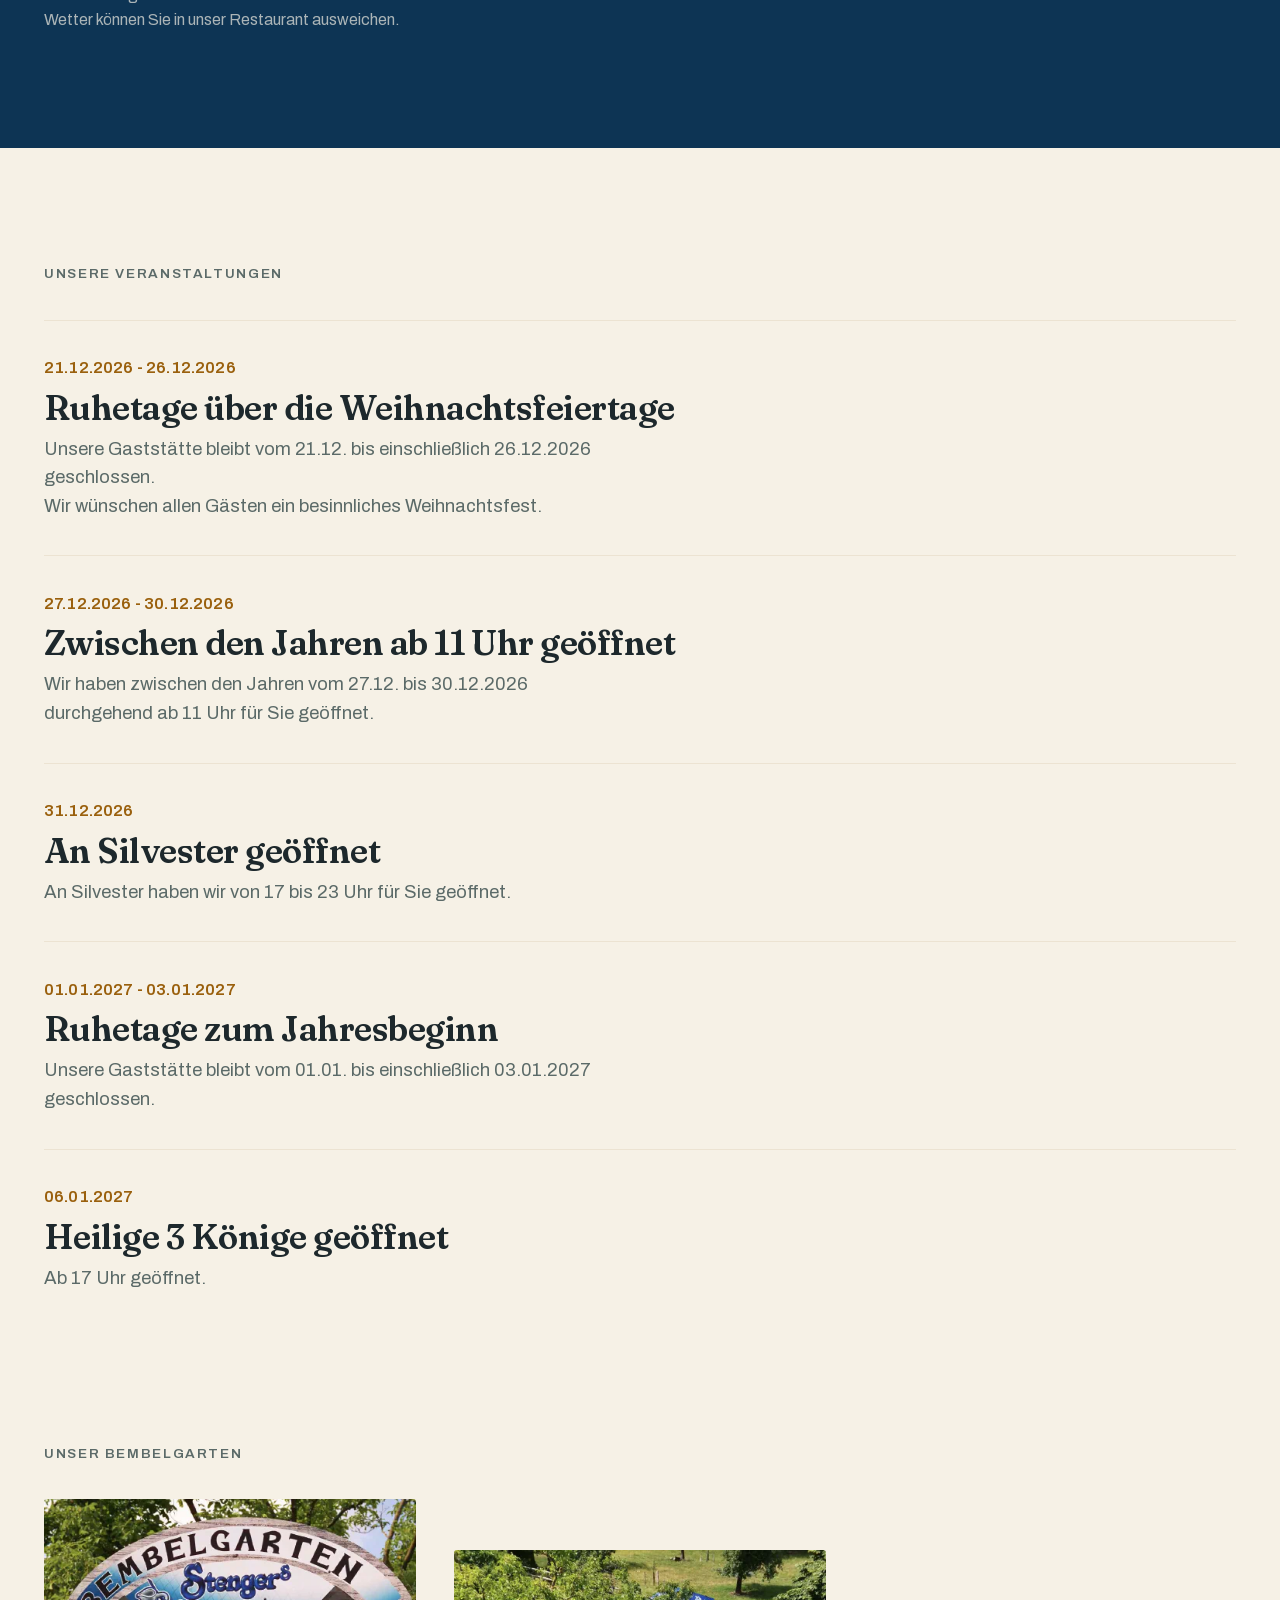
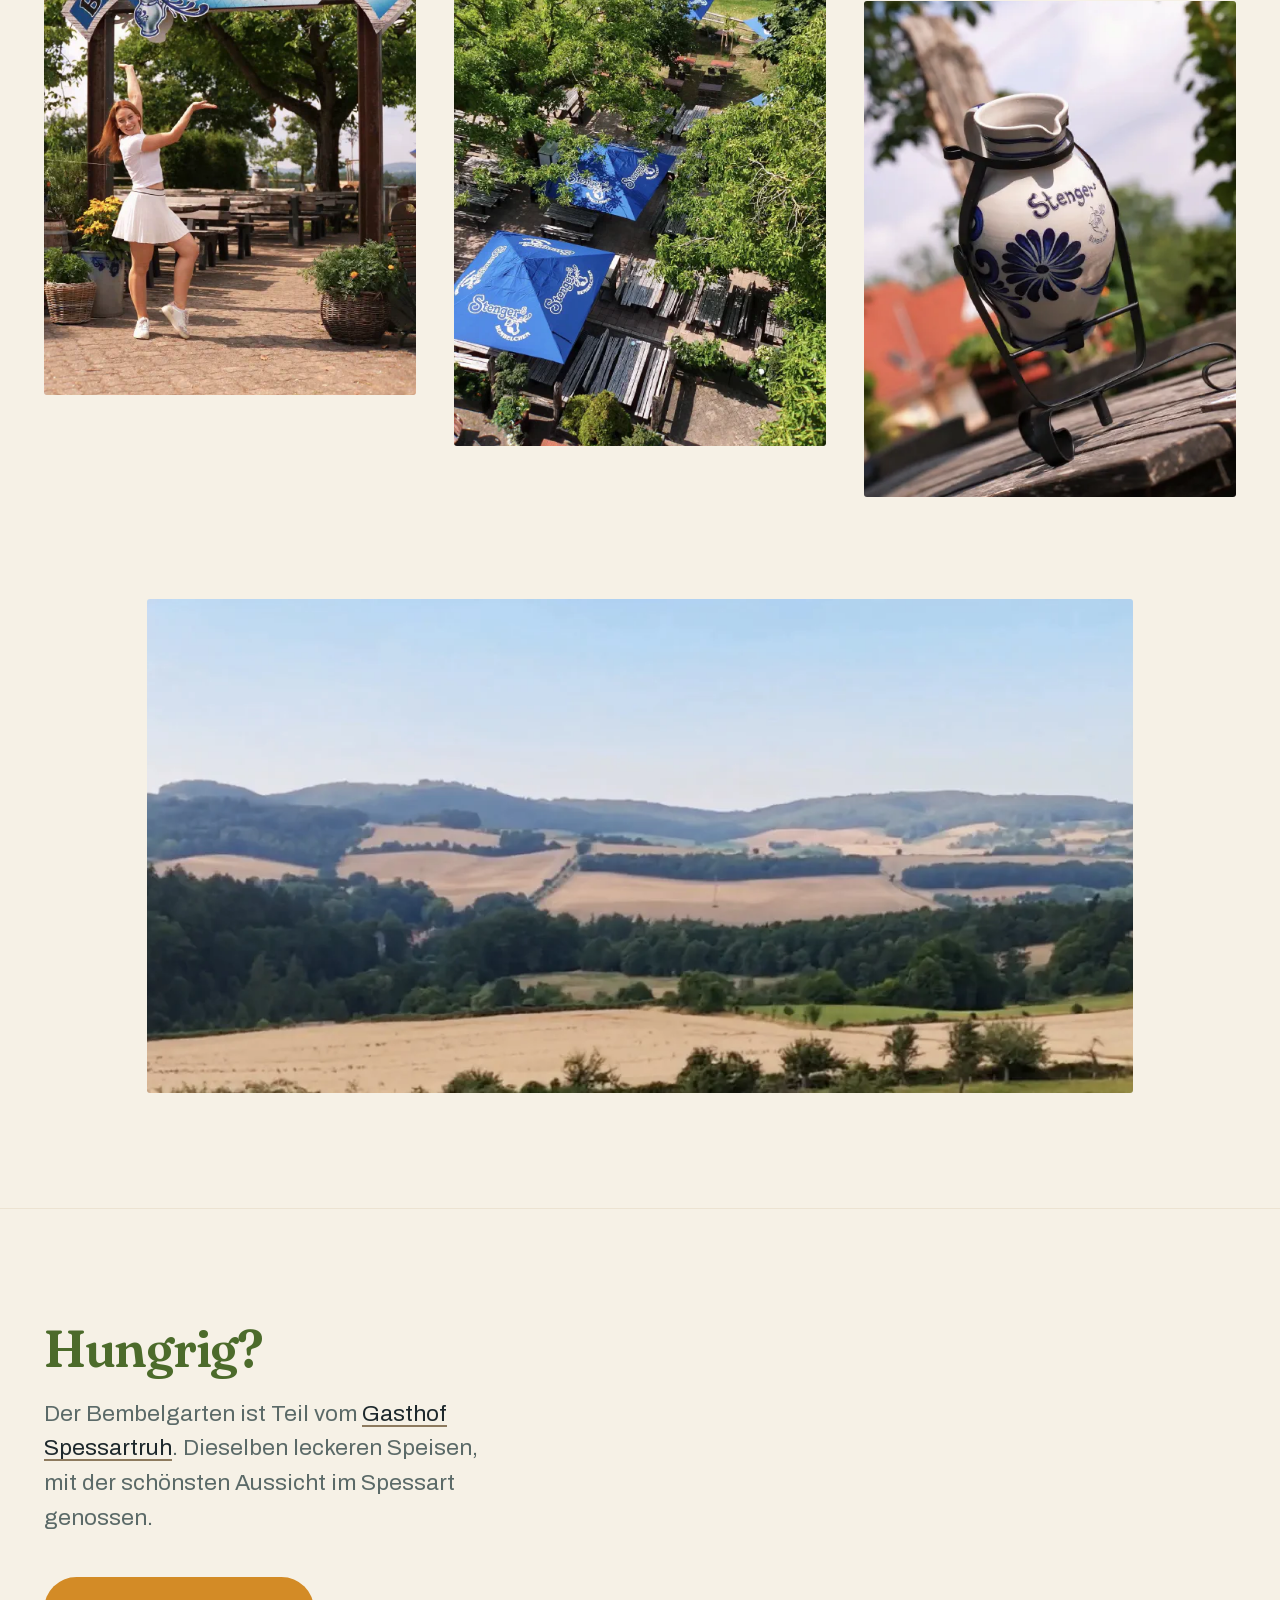
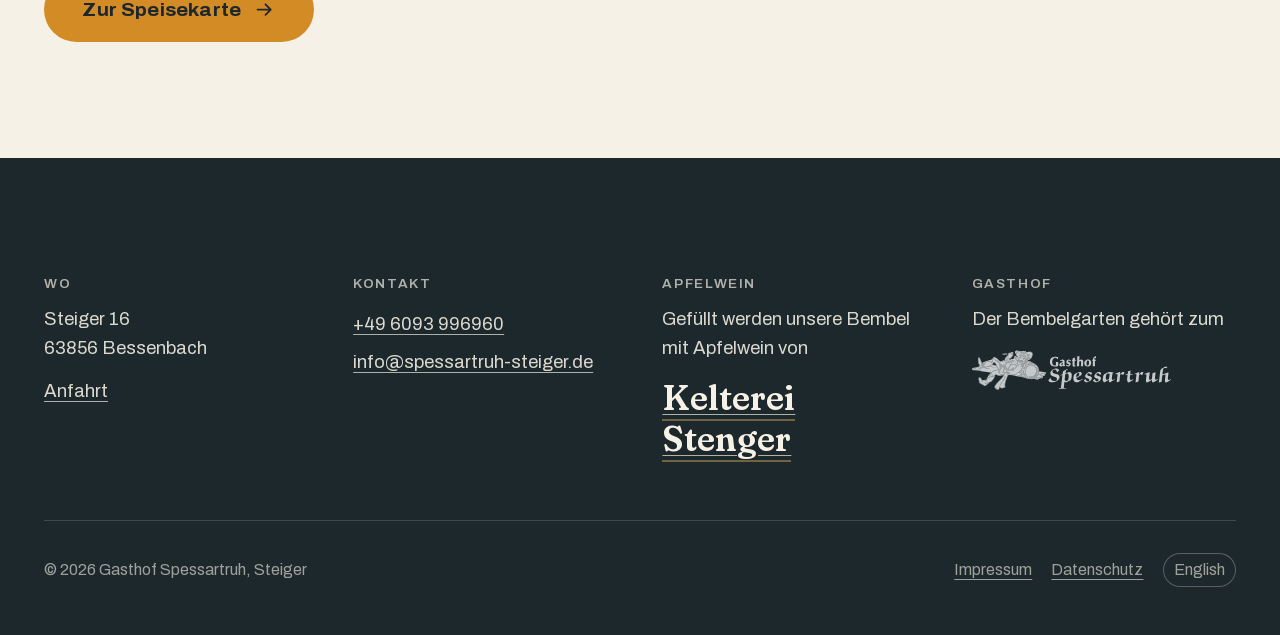
==== commit bc69dd84: "deploy: gasthofspessartruh/bembelgarten-hugo@10ca3c7eb60bc51a3ceb8f8ac5bce2268a2eb3c1" ====
--- a/index.html
+++ b/index.html
@@ -1,6 +1,6 @@
 <!doctype html><html lang=de><head><meta name=generator content="Hugo 0.145.0"><meta charset=utf-8><meta name=viewport content="width=device-width,initial-scale=1,viewport-fit=cover"><title>Bembelgarten Steiger</title>
 <meta name=description content="Der Bembelgarten in Steiger: Apfelwein unter alten Nussbäumen, mit Blick über den Spessart. Er gehört zum Gasthof Spessartruh."><meta name=theme-color content="#0d3454"><link rel=icon type=image/png href=/favicon-96x96.png sizes=96x96><link rel=icon type=image/svg+xml href=/favicon.svg><link rel="shortcut icon" href=/favicon.ico><link rel=apple-touch-icon sizes=180x180 href=/apple-touch-icon.png><meta name=apple-mobile-web-app-title content="Bembelgarten Steiger"><link rel=manifest href=/site.webmanifest><link rel=preload as=font type=font/woff2 href=/fonts/archivo-latin-var.woff2 crossorigin><link rel=preload as=font type=font/woff2 href=/fonts/fraunces-latin-var.woff2 crossorigin><link rel=stylesheet href=/css/main.min.27dcd08794179a826aa3ae83d851e2abc2ba4a8bed590b3c6bce413666594f17.css integrity="sha256-J9zQh5QXmoJqo66D2FHiq8K6SovtWQs8a85BNmZZTxc="><meta property="og:image" content="https://bembelgarten-steiger.de/images/garten/bembelgarten-abend_hu_26a13e6df407be30.jpeg"><meta property="og:image:width" content="1200"><meta property="og:image:height" content="630"><meta property="og:type" content="website"><meta property="og:locale" content="de_DE"><meta property="og:site_name" content="Bembelgarten Steiger"><meta property="og:title" content="Bembelgarten Steiger"><meta property="og:description" content="Der Bembelgarten in Steiger: Apfelwein unter alten Nussbäumen, mit Blick über den Spessart. Er gehört zum Gasthof Spessartruh."><meta property="og:url" content="https://bembelgarten-steiger.de/"><meta name=twitter:card content="summary_large_image"><link rel=canonical href=https://bembelgarten-steiger.de/><link rel=alternate hreflang=de href=https://bembelgarten-steiger.de/><link rel=alternate hreflang=en href=https://bembelgarten-steiger.de/en/></head><body class=seite><a class=sprungmarke href=#inhalt>Zum Inhalt springen</a><header class=kopf><a class=wortmarke href=/><span class=wortmarke__eins>Bembelgarten</span>
 <span class=wortmarke__zwei>Steiger</span></a><nav class=kopf__nav aria-label=Öffnungszeiten><a href=#zeiten>Öffnungszeiten</a>
-<a href=/speisekarte/>Speisekarte</a></nav></header><main id=inhalt><section class=buehne><figure class=buehne__bild><picture><source type=image/webp sizes=100vw srcset="/images/garten/bembelgarten-abend_hu_265f31bda2b4d894.webp 320w, /images/garten/bembelgarten-abend_hu_24ce0f70782d1b1b.webp 480w, /images/garten/bembelgarten-abend_hu_56de2cdc57c344d9.webp 640w, /images/garten/bembelgarten-abend_hu_dada52999c224722.webp 800w, /images/garten/bembelgarten-abend_hu_4b7da13a41adcd4f.webp 960w, /images/garten/bembelgarten-abend_hu_421a850744dc5fb2.webp 1200w, /images/garten/bembelgarten-abend_hu_af1996514f607905.webp 1440w, /images/garten/bembelgarten-abend_hu_90c17ffd216881fa.webp 1600w, /images/garten/bembelgarten-abend_hu_75339bc28747602.webp 1920w, /images/garten/bembelgarten-abend_hu_10503b59a43a8746.webp 2048w"><img src=/images/garten/bembelgarten-abend_hu_920dff61c61bba43.jpeg width=2048 height=1536 alt="Gäste an langen Holzbänken unter alten Nussbäumen, blaue Apfelwein-Schirme, dahinter der Blick über die Felder des Spessarts." fetchpriority=high decoding=async></picture></figure><div class=buehne__leiste><div class=buehne__wort><h1 class=parole><span class=parole__wort>Apfelwein.</span><span class=parole__wort>Ausblick.</span><span class=parole__wort>Abendsonne.</span></h1><p class=zugehoerig>Im Bembelgarten vom <a href=https://www.spessartruh-steiger.de/ rel=noopener>Gasthof Spessartruh</a> in Steiger</p></div><p class=status id=status hidden></p></div></section><aside class=urlaub id=urlaub aria-labelledby=urlaub-titel hidden><div class=urlaub__innen><p class=urlaub__titel id=urlaub-titel></p><p class=urlaub__text id=urlaub-text></p></div></aside><section class=zeiten id=zeiten><div class=zeiten__innen><h2 class="eyebrow eyebrow--hell">Unsere Öffnungszeiten</h2><dl class=tafel><div class=tafel__reihe><dt class=tafel__tage>Montag bis Mittwoch</dt><dd class=tafel__zeit>ab 17 Uhr</dd></div><div class="tafel__reihe tafel__reihe--zu"><dt class=tafel__tage>Donnerstag</dt><dd class=tafel__zeit>Ruhetag</dd></div><div class=tafel__reihe><dt class=tafel__tage>Freitag bis Samstag</dt><dd class=tafel__zeit>ab 17 Uhr</dd></div><div class=tafel__reihe><dt class=tafel__tage>Sonntag</dt><dd class=tafel__zeit>ab 11 Uhr</dd></div></dl><p class=zeiten__notiz>Durchgehend warme Küche</p><p class="zeiten__notiz zeiten__notiz--klein">Der Bembelgarten ist nicht überdacht. Bei schlechtem Wetter können Sie in unser Restaurant ausweichen.</p></div></section><section class=events id=events data-termine hidden><div class=events__innen><h2 class=eyebrow>Unsere Veranstaltungen</h2><ul class=events__liste><li class=event data-von=2026-10-01 data-bis=2026-12-26 hidden><div class=event__kopf><p class=event__wann>21.12.2026 - 26.12.2026</p></div><h3 class=event__titel>Ruhetage über die Weihnachtsfeiertage</h3><div class=event__text>Unsere Gaststätte bleibt vom 21.12. bis einschließlich 26.12.2026 geschlossen.<br>Wir wünschen allen Gästen ein besinnliches Weihnachtsfest.</div></li><li class=event data-von=2026-08-01 data-bis=2026-12-30 hidden><div class=event__kopf><p class=event__wann>27.12.2026 - 30.12.2026</p></div><h3 class=event__titel>Zwischen den Jahren ab 11 Uhr geöffnet</h3><div class=event__text>Wir haben zwischen den Jahren vom 27.12. bis 30.12.2026 durchgehend ab 11 Uhr für Sie geöffnet.</div></li><li class=event data-von=2026-10-01 data-bis=2026-12-31 hidden><div class=event__kopf><p class=event__wann>31.12.2026</p></div><h3 class=event__titel>An Silvester geöffnet</h3><div class=event__text>An Silvester haben wir von 17 bis 23 Uhr für Sie geöffnet.</div></li><li class=event data-von=2026-10-01 data-bis=2027-01-04 hidden><div class=event__kopf><p class=event__wann>01.01.2027 - 04.01.2027</p></div><h3 class=event__titel>Ruhetage zum Jahresbeginn</h3><div class=event__text>Unsere Gaststätte bleibt vom 01.01. bis einschließlich 04.01.2027 geschlossen.</div></li><li class=event data-von=2026-10-01 data-bis=2027-01-06 hidden><div class=event__kopf><p class=event__wann>06.01.2027</p></div><h3 class=event__titel>Heilige 3 Könige geöffnet</h3><div class=event__text>Ab 17 Uhr geöffnet.</div></li><li class=event data-von=2027-03-01 data-bis=2027-05-09 hidden><div class=event__kopf><p class=event__wann>09.05.2027</p></div><h3 class=event__titel>Muttertag durchgehend warme Küche</h3><div class=event__text>Wir bieten am Muttertag ab 11 Uhr durchgehend warme Küche.</div></li></ul></div></section><section class=galerie id=galerie><h2 class=eyebrow>Unser Bembelgarten</h2><div class=galerie__gitter tabindex=0 role=region aria-label="Bilder aus dem Bembelgarten, seitlich verschiebbar"><figure class="bild bild--hoch1"><picture><source type=image/webp sizes="(max-width: 799px) 68vw, 31vw" srcset="/images/garten/schild_hu_390420d3e128535c.webp 320w, /images/garten/schild_hu_915908ec357a429b.webp 480w, /images/garten/schild_hu_b54d46d89d19bdc8.webp 640w, /images/garten/schild_hu_89b533df00e80065.webp 800w, /images/garten/schild_hu_b75f8eea86436cb8.webp 960w, /images/garten/schild_hu_32b0af8925e70ceb.webp 1200w, /images/garten/schild_hu_98cb61e2c6219dab.webp 1320w"><img src=/images/garten/schild_hu_eda44791c7e99c5f.jpeg width=1320 height=2336 alt="Hölzernes Eingangsschild mit der Aufschrift „Bembelgarten“ und dem Stenger-Wappen" loading=lazy decoding=async></picture></figure><figure class="bild bild--hoch2"><picture><source type=image/webp sizes="(max-width: 799px) 68vw, 31vw" srcset="/images/garten/garten-von-oben_hu_bb4c3c5f11cc8752.webp 320w, /images/garten/garten-von-oben_hu_540d128ab31aa66a.webp 480w, /images/garten/garten-von-oben_hu_e38b43f60f1128b9.webp 640w, /images/garten/garten-von-oben_hu_4d6ddc910271eba8.webp 800w, /images/garten/garten-von-oben_hu_c7f15edff7710cc2.webp 960w, /images/garten/garten-von-oben_hu_1c008ca18c2990c5.webp 1200w, /images/garten/garten-von-oben_hu_dde7c520e81adfcd.webp 1320w"><img src=/images/garten/garten-von-oben_hu_eb17cfc5ba492cf6.jpeg width=1320 height=2340 alt="Blick von oben auf den Bembelgarten mit den blauen Stenger-Schirmen zwischen den Bäumen" loading=lazy decoding=async></picture></figure><figure class="bild bild--hoch3"><picture><source type=image/webp sizes="(max-width: 799px) 68vw, 31vw" srcset="/images/garten/bembel_hu_b51f440eb98e2040.webp 320w, /images/garten/bembel_hu_83e1c4004ebc843b.webp 480w, /images/garten/bembel_hu_c31deab3b6bf3e06.webp 640w, /images/garten/bembel_hu_bc8fc923dc76596f.webp 800w, /images/garten/bembel_hu_c97ec3227dd6cb89.webp 960w, /images/garten/bembel_hu_7e654e1d3cd5b58e.webp 1200w, /images/garten/bembel_hu_46b62898270555f.webp 1320w"><img src=/images/garten/bembel_hu_890c661dabacb2d3.jpeg width=1320 height=2334 alt="Ein Stenger-Bembel aus graublauem Steinzeug auf einem Holztisch im Garten" loading=lazy decoding=async></picture></figure><figure class="bild bild--panorama"><picture><source type=image/webp sizes="(max-width: 799px) 86vw, 76vw" srcset="/images/garten/blick-weit_hu_febdf5d7cfc20605.webp 320w, /images/garten/blick-weit_hu_45098d72907f8f96.webp 480w, /images/garten/blick-weit_hu_47f6eb703175eb07.webp 640w, /images/garten/blick-weit_hu_a5bfa657bd58c07e.webp 800w, /images/garten/blick-weit_hu_fe79879e35b0064d.webp 960w, /images/garten/blick-weit_hu_423758a0431e0a14.webp 1200w, /images/garten/blick-weit_hu_1d79ee31542af355.webp 1320w"><img src=/images/garten/blick-weit_hu_6030217450f6d8b7.jpeg width=1320 height=654 alt="Blick vom Bembelgarten über Felder und die bewaldeten Hügel des Spessarts" loading=lazy decoding=async></picture></figure></div></section><section class=karte id=speisekarte><div class=karte__innen><h2 class=karte__frage>Hungrig?</h2><p class=karte__text>Der Bembelgarten ist Teil vom <a href=https://www.spessartruh-steiger.de/ rel=noopener>Gasthof Spessartruh</a>. Dieselben leckeren Speisen, mit der schönsten Aussicht im Spessart genossen.</p><a class=knopf href=/speisekarte/>Zur Speisekarte<svg class="knopf__pfeil" viewBox="0 0 24 24" aria-hidden="true" focusable="false"><path d="M4 12h15M13 6l6 6-6 6" fill="none" stroke="currentcolor" stroke-width="2" stroke-linecap="round" stroke-linejoin="round"/></svg></a></div></section><script type=application/json id=zeiten-daten>{"schliessungen":[{"bis":"2025-01-01","text":"Liebe Gäste, heute ist Ruhetag.  \n Unser Restaurant bleibt heute geschlossen.","titel":"Heute ist Ruhetag","von":"2025-01-01"},{"bis":"2025-04-03","text":"Liebe Gäste,  \n Unser Restaurant hat bis 03. April Winterpause. Unser Hotelbetrieb mit Frühstück hat weiterhin für Sie geöffnet.","titel":"Winterpause","von":"2025-01-13"},{"bis":"2025-06-19","text":"Liebe Gäste, heute ist Ruhetag.  \n Unser Restaurant bleibt heute geschlossen.","titel":"Heute ist Ruhetag","von":"2025-06-19"},{"bis":"2025-06-19","text":"Liebe Gäste, wir haben Urlaub.  \n Unser Restaurant bleibt bis einschließlich 19.06.2025 geschlossen.","titel":"Wir haben Urlaub","von":"2025-06-09"},{"bis":"2025-08-15","text":"Liebe Gäste, heute ist Ruhetag.  \n Unser Restaurant bleibt heute geschlossen.","titel":"Heute ist Ruhetag","von":"2025-08-15"},{"bis":"2025-10-02","text":"Liebe Gäste, wir haben Urlaub.  \n Unser Restaurant bleibt bis einschließlich 02.10.2025 geschlossen.","titel":"Wir haben Urlaub","von":"2025-09-17"},{"bis":"2025-12-26","text":"Liebe Gäste, wir haben Urlaub.  \n Unser Restaurant bleibt bis einschließlich 26.12.2025 geschlossen.","titel":"Wir haben Urlaub","von":"2025-12-22"},{"bis":"2027-01-04","text":"Liebe Gäste, wir haben Ruhetage. Unser Restaurant bleibt bis einschließlich 04.01.2027 geschlossen.","titel":"Ruhetage zum Jahresbeginn","von":"2027-01-01"},{"bis":"2026-12-26","text":"Liebe Gäste, wir haben Urlaub. Unser Restaurant bleibt bis einschließlich 26.12.2026 geschlossen.","titel":"Wir haben Urlaub","von":"2026-12-21"},{"bis":"2026-11-19","text":"Liebe Gäste, wir haben Urlaub. Unser Restaurant bleibt bis einschließlich 19.11.2026 geschlossen.","titel":"Wir haben Urlaub","von":"2026-11-01"},{"bis":"2026-08-18","text":"Wir haben Ruhetag, unsere Gaststätte bleibt am 17.08.2026 geschlossen.","titel":"Heute Ruhetag","von":"2026-08-14"},{"bis":"2026-06-18","text":"Liebe Gäste, wir haben Urlaub. Unser Restaurant bleibt bis einschließlich 18.06.2026 geschlossen.","titel":"Wir haben Urlaub","von":"2026-06-08"},{"bis":"2026-02-26","text":"Liebe Gäste, wir haben Urlaub. Unser Restaurant bleibt bis einschließlich 26.02.2026 geschlossen.","titel":"Wir haben Urlaub","von":"2026-02-09"},{"bis":"2026-01-01","text":"Liebe Gäste, heute ist Ruhetag. Unser Restaurant bleibt heute geschlossen.","titel":"Heute ist Ruhetag","von":"2026-01-01"}],"sonderzeiten":[{"ab":"11:00","bis":"2027-05-09","von":"2027-05-09"},{"ab":"17:00","bis":"2027-01-06","von":"2027-01-06"},{"ab":"17:00","bis":"2026-12-31","von":"2026-12-31"},{"ab":"11:00","bis":"2026-12-30","von":"2026-12-27"}],"tagzeiten":{"0":"11:00","1":"17:00","2":"17:00","3":"17:00","4":"","5":"17:00","6":"17:00"},"texte":{"geschlossen":"Heute geschlossen","offen":"Jetzt geöffnet","spaeter":"Heute ab {ZEIT} geöffnet","zu":"Heute Ruhetag"}}</script><script src=/js/jetzt.min.7a0d6f6855b90f4111c7174b53d223b2dcbfdb624496b1bea9753bd8eab79e9c.js defer></script><script src=/js/status.min.b0d8931cfaf7fd231a7b3502115676d50241d22a35e2a41860d8867c97a1d4c3.js defer></script><script src=/js/termine.min.7f739ef4e5e1e1a9e90ddf1bcd05a17712fa524315f8c2cdcc7bec6e1ed11ca7.js defer></script></main><footer class=fuss><div class=fuss__innen><div class=fuss__spalten><div class=fuss__block><h2 class=fuss__titel>Wo</h2><p>Steiger 16<br>63856 Bessenbach</p><p><a href=/anfahrt/>Anfahrt</a></p></div><div class=fuss__block><h2 class=fuss__titel>Kontakt</h2><p><a href=tel:+496093996960>+49 6093 996960</a><br><a href=mailto:info@spessartruh-steiger.de>info@spessartruh-steiger.de</a></p></div><div class=fuss__block><h2 class=fuss__titel>Apfelwein</h2><p>Gefüllt werden unsere Bembel mit Apfelwein von</p><a class=fuss__logo href=https://www.stengersfruchterlebnis.de/steng-apfelwein-ubersicht/ rel=noopener><span class=fuss__name>Kelterei Stenger</span></a></div><div class=fuss__block><h2 class=fuss__titel>Gasthof</h2><p>Der Bembelgarten gehört zum</p><a class=fuss__logo href=https://www.spessartruh-steiger.de/ rel=noopener><img class="logo logo--spessartruh" src=/images/logos/spessartruh.svg alt="Gasthof Spessartruh"></a></div></div><div class=fuss__zeile><p class=fuss__klein>© 2026 Gasthof Spessartruh, Steiger</p><p class=fuss__klein><a href=/impressum/>Impressum</a>
+<a href=/speisekarte/>Speisekarte</a></nav></header><main id=inhalt><section class=buehne><figure class=buehne__bild><picture><source type=image/webp sizes=100vw srcset="/images/garten/bembelgarten-abend_hu_265f31bda2b4d894.webp 320w, /images/garten/bembelgarten-abend_hu_24ce0f70782d1b1b.webp 480w, /images/garten/bembelgarten-abend_hu_56de2cdc57c344d9.webp 640w, /images/garten/bembelgarten-abend_hu_dada52999c224722.webp 800w, /images/garten/bembelgarten-abend_hu_4b7da13a41adcd4f.webp 960w, /images/garten/bembelgarten-abend_hu_421a850744dc5fb2.webp 1200w, /images/garten/bembelgarten-abend_hu_af1996514f607905.webp 1440w, /images/garten/bembelgarten-abend_hu_90c17ffd216881fa.webp 1600w, /images/garten/bembelgarten-abend_hu_75339bc28747602.webp 1920w, /images/garten/bembelgarten-abend_hu_10503b59a43a8746.webp 2048w"><img src=/images/garten/bembelgarten-abend_hu_920dff61c61bba43.jpeg width=2048 height=1536 alt="Gäste an langen Holzbänken unter alten Nussbäumen, blaue Apfelwein-Schirme, dahinter der Blick über die Felder des Spessarts." fetchpriority=high decoding=async></picture></figure><div class=buehne__leiste><div class=buehne__wort><h1 class=parole><span class=parole__wort>Apfelwein.</span><span class=parole__wort>Ausblick.</span><span class=parole__wort>Abendsonne.</span></h1><p class=zugehoerig>Im Bembelgarten vom <a href=https://www.spessartruh-steiger.de/ rel=noopener>Gasthof Spessartruh</a> in Steiger</p></div><p class=status id=status hidden></p></div></section><aside class=urlaub id=urlaub aria-labelledby=urlaub-titel hidden><div class=urlaub__innen><p class=urlaub__titel id=urlaub-titel></p><p class=urlaub__text id=urlaub-text></p></div></aside><section class=zeiten id=zeiten><div class=zeiten__innen><h2 class="eyebrow eyebrow--hell">Unsere Öffnungszeiten</h2><dl class=tafel><div class=tafel__reihe><dt class=tafel__tage>Montag bis Mittwoch</dt><dd class=tafel__zeit>ab 17 Uhr</dd></div><div class="tafel__reihe tafel__reihe--zu"><dt class=tafel__tage>Donnerstag</dt><dd class=tafel__zeit>Ruhetag</dd></div><div class=tafel__reihe><dt class=tafel__tage>Freitag bis Samstag</dt><dd class=tafel__zeit>ab 17 Uhr</dd></div><div class=tafel__reihe><dt class=tafel__tage>Sonntag</dt><dd class=tafel__zeit>ab 11 Uhr</dd></div></dl><p class=zeiten__notiz>Durchgehend warme Küche</p><p class="zeiten__notiz zeiten__notiz--klein">Der Bembelgarten ist nicht überdacht. Bei schlechtem Wetter können Sie in unser Restaurant ausweichen.</p></div></section><section class=events id=events data-termine hidden><div class=events__innen><h2 class=eyebrow>Unsere Veranstaltungen</h2><ul class=events__liste><li class=event data-von=2026-10-01 data-bis=2026-12-26 hidden><div class=event__kopf><p class=event__wann>21.12.2026 - 26.12.2026</p></div><h3 class=event__titel>Ruhetage über die Weihnachtsfeiertage</h3><div class=event__text>Unsere Gaststätte bleibt vom 21.12. bis einschließlich 26.12.2026 geschlossen.<br>Wir wünschen allen Gästen ein besinnliches Weihnachtsfest.</div></li><li class=event data-von=2026-08-01 data-bis=2026-12-30 hidden><div class=event__kopf><p class=event__wann>27.12.2026 - 30.12.2026</p></div><h3 class=event__titel>Zwischen den Jahren ab 11 Uhr geöffnet</h3><div class=event__text>Wir haben zwischen den Jahren vom 27.12. bis 30.12.2026 durchgehend ab 11 Uhr für Sie geöffnet.</div></li><li class=event data-von=2026-10-01 data-bis=2026-12-31 hidden><div class=event__kopf><p class=event__wann>31.12.2026</p></div><h3 class=event__titel>An Silvester geöffnet</h3><div class=event__text>An Silvester haben wir von 17 bis 23 Uhr für Sie geöffnet.</div></li><li class=event data-von=2026-10-01 data-bis=2027-01-03 hidden><div class=event__kopf><p class=event__wann>01.01.2027 - 03.01.2027</p></div><h3 class=event__titel>Ruhetage zum Jahresbeginn</h3><div class=event__text>Unsere Gaststätte bleibt vom 01.01. bis einschließlich 03.01.2027 geschlossen.</div></li><li class=event data-von=2026-10-01 data-bis=2027-01-06 hidden><div class=event__kopf><p class=event__wann>06.01.2027</p></div><h3 class=event__titel>Heilige 3 Könige geöffnet</h3><div class=event__text>Ab 17 Uhr geöffnet.</div></li><li class=event data-von=2027-03-01 data-bis=2027-05-09 hidden><div class=event__kopf><p class=event__wann>09.05.2027</p></div><h3 class=event__titel>Muttertag durchgehend warme Küche</h3><div class=event__text>Wir bieten am Muttertag ab 11 Uhr durchgehend warme Küche.</div></li><li class=event data-von=2027-10-01 data-bis=2027-12-26 hidden><div class=event__kopf><p class=event__wann>20.12.2027 - 26.12.2027</p></div><h3 class=event__titel>Ruhetage über die Weihnachtsfeiertage</h3><div class=event__text>Unsere Gaststätte bleibt vom 20.12. bis einschließlich 26.12.2027 geschlossen.<br>Wir wünschen allen Gästen ein besinnliches Weihnachtsfest.</div></li></ul></div></section><section class=galerie id=galerie><h2 class=eyebrow>Unser Bembelgarten</h2><div class=galerie__gitter tabindex=0 role=region aria-label="Bilder aus dem Bembelgarten, seitlich verschiebbar"><figure class="bild bild--hoch1"><picture><source type=image/webp sizes="(max-width: 799px) 68vw, 31vw" srcset="/images/garten/schild_hu_390420d3e128535c.webp 320w, /images/garten/schild_hu_915908ec357a429b.webp 480w, /images/garten/schild_hu_b54d46d89d19bdc8.webp 640w, /images/garten/schild_hu_89b533df00e80065.webp 800w, /images/garten/schild_hu_b75f8eea86436cb8.webp 960w, /images/garten/schild_hu_32b0af8925e70ceb.webp 1200w, /images/garten/schild_hu_98cb61e2c6219dab.webp 1320w"><img src=/images/garten/schild_hu_eda44791c7e99c5f.jpeg width=1320 height=2336 alt="Hölzernes Eingangsschild mit der Aufschrift „Bembelgarten“ und dem Stenger-Wappen" loading=lazy decoding=async></picture></figure><figure class="bild bild--hoch2"><picture><source type=image/webp sizes="(max-width: 799px) 68vw, 31vw" srcset="/images/garten/garten-von-oben_hu_bb4c3c5f11cc8752.webp 320w, /images/garten/garten-von-oben_hu_540d128ab31aa66a.webp 480w, /images/garten/garten-von-oben_hu_e38b43f60f1128b9.webp 640w, /images/garten/garten-von-oben_hu_4d6ddc910271eba8.webp 800w, /images/garten/garten-von-oben_hu_c7f15edff7710cc2.webp 960w, /images/garten/garten-von-oben_hu_1c008ca18c2990c5.webp 1200w, /images/garten/garten-von-oben_hu_dde7c520e81adfcd.webp 1320w"><img src=/images/garten/garten-von-oben_hu_eb17cfc5ba492cf6.jpeg width=1320 height=2340 alt="Blick von oben auf den Bembelgarten mit den blauen Stenger-Schirmen zwischen den Bäumen" loading=lazy decoding=async></picture></figure><figure class="bild bild--hoch3"><picture><source type=image/webp sizes="(max-width: 799px) 68vw, 31vw" srcset="/images/garten/bembel_hu_b51f440eb98e2040.webp 320w, /images/garten/bembel_hu_83e1c4004ebc843b.webp 480w, /images/garten/bembel_hu_c31deab3b6bf3e06.webp 640w, /images/garten/bembel_hu_bc8fc923dc76596f.webp 800w, /images/garten/bembel_hu_c97ec3227dd6cb89.webp 960w, /images/garten/bembel_hu_7e654e1d3cd5b58e.webp 1200w, /images/garten/bembel_hu_46b62898270555f.webp 1320w"><img src=/images/garten/bembel_hu_890c661dabacb2d3.jpeg width=1320 height=2334 alt="Ein Stenger-Bembel aus graublauem Steinzeug auf einem Holztisch im Garten" loading=lazy decoding=async></picture></figure><figure class="bild bild--panorama"><picture><source type=image/webp sizes="(max-width: 799px) 86vw, 76vw" srcset="/images/garten/blick-weit_hu_febdf5d7cfc20605.webp 320w, /images/garten/blick-weit_hu_45098d72907f8f96.webp 480w, /images/garten/blick-weit_hu_47f6eb703175eb07.webp 640w, /images/garten/blick-weit_hu_a5bfa657bd58c07e.webp 800w, /images/garten/blick-weit_hu_fe79879e35b0064d.webp 960w, /images/garten/blick-weit_hu_423758a0431e0a14.webp 1200w, /images/garten/blick-weit_hu_1d79ee31542af355.webp 1320w"><img src=/images/garten/blick-weit_hu_6030217450f6d8b7.jpeg width=1320 height=654 alt="Blick vom Bembelgarten über Felder und die bewaldeten Hügel des Spessarts" loading=lazy decoding=async></picture></figure></div></section><section class=karte id=speisekarte><div class=karte__innen><h2 class=karte__frage>Hungrig?</h2><p class=karte__text>Der Bembelgarten ist Teil vom <a href=https://www.spessartruh-steiger.de/ rel=noopener>Gasthof Spessartruh</a>. Dieselben leckeren Speisen, mit der schönsten Aussicht im Spessart genossen.</p><a class=knopf href=/speisekarte/>Zur Speisekarte<svg class="knopf__pfeil" viewBox="0 0 24 24" aria-hidden="true" focusable="false"><path d="M4 12h15M13 6l6 6-6 6" fill="none" stroke="currentcolor" stroke-width="2" stroke-linecap="round" stroke-linejoin="round"/></svg></a></div></section><script type=application/json id=zeiten-daten>{"schliessungen":[{"bis":"2025-01-01","text":"Liebe Gäste, heute ist Ruhetag.  \n Unser Restaurant bleibt heute geschlossen.","titel":"Heute ist Ruhetag","von":"2025-01-01"},{"bis":"2025-04-03","text":"Liebe Gäste,  \n Unser Restaurant hat bis 03. April Winterpause. Unser Hotelbetrieb mit Frühstück hat weiterhin für Sie geöffnet.","titel":"Winterpause","von":"2025-01-13"},{"bis":"2025-06-19","text":"Liebe Gäste, heute ist Ruhetag.  \n Unser Restaurant bleibt heute geschlossen.","titel":"Heute ist Ruhetag","von":"2025-06-19"},{"bis":"2025-06-19","text":"Liebe Gäste, wir haben Urlaub.  \n Unser Restaurant bleibt bis einschließlich 19.06.2025 geschlossen.","titel":"Wir haben Urlaub","von":"2025-06-09"},{"bis":"2025-08-15","text":"Liebe Gäste, heute ist Ruhetag.  \n Unser Restaurant bleibt heute geschlossen.","titel":"Heute ist Ruhetag","von":"2025-08-15"},{"bis":"2025-10-02","text":"Liebe Gäste, wir haben Urlaub.  \n Unser Restaurant bleibt bis einschließlich 02.10.2025 geschlossen.","titel":"Wir haben Urlaub","von":"2025-09-17"},{"bis":"2025-12-26","text":"Liebe Gäste, wir haben Urlaub.  \n Unser Restaurant bleibt bis einschließlich 26.12.2025 geschlossen.","titel":"Wir haben Urlaub","von":"2025-12-22"},{"bis":"2027-12-26","text":"Liebe Gäste, wir haben Urlaub. Unser Restaurant bleibt bis einschließlich 26.12.2027 geschlossen.","titel":"Wir haben Urlaub","von":"2027-12-20"},{"bis":"2027-09-26","text":"Liebe Gäste, wir haben Urlaub. Unser Restaurant bleibt bis einschließlich 26.09.2027 geschlossen.","titel":"Wir haben Urlaub","von":"2027-09-15"},{"bis":"2027-07-01","text":"Liebe Gäste, wir haben Urlaub. Unser Restaurant bleibt bis einschließlich 01.07.2027 geschlossen.","titel":"Wir haben Urlaub","von":"2027-06-21"},{"bis":"2027-02-11","text":"Liebe Gäste, wir haben Urlaub. Unser Restaurant bleibt bis einschließlich 11.02.2027 geschlossen.","titel":"Wir haben Urlaub","von":"2027-02-01"},{"bis":"2027-01-03","text":"Liebe Gäste, wir haben Ruhetage. Unser Restaurant bleibt bis einschließlich 03.01.2027 geschlossen.","titel":"Ruhetage zum Jahresbeginn","von":"2027-01-01"},{"bis":"2026-12-26","text":"Liebe Gäste, wir haben Urlaub. Unser Restaurant bleibt bis einschließlich 26.12.2026 geschlossen.","titel":"Wir haben Urlaub","von":"2026-12-21"},{"bis":"2026-11-19","text":"Liebe Gäste, wir haben Urlaub. Unser Restaurant bleibt bis einschließlich 19.11.2026 geschlossen.","titel":"Wir haben Urlaub","von":"2026-11-01"},{"bis":"2026-08-18","text":"Wir haben Ruhetag, unsere Gaststätte bleibt am 17.08.2026 geschlossen.","titel":"Heute Ruhetag","von":"2026-08-14"},{"bis":"2026-06-18","text":"Liebe Gäste, wir haben Urlaub. Unser Restaurant bleibt bis einschließlich 18.06.2026 geschlossen.","titel":"Wir haben Urlaub","von":"2026-06-08"},{"bis":"2026-02-26","text":"Liebe Gäste, wir haben Urlaub. Unser Restaurant bleibt bis einschließlich 26.02.2026 geschlossen.","titel":"Wir haben Urlaub","von":"2026-02-09"},{"bis":"2026-01-01","text":"Liebe Gäste, heute ist Ruhetag. Unser Restaurant bleibt heute geschlossen.","titel":"Heute ist Ruhetag","von":"2026-01-01"}],"sonderzeiten":[{"ab":"11:00","bis":"2027-05-09","von":"2027-05-09"},{"ab":"17:00","bis":"2027-01-06","von":"2027-01-06"},{"ab":"17:00","bis":"2026-12-31","von":"2026-12-31"},{"ab":"11:00","bis":"2026-12-30","von":"2026-12-27"}],"tagzeiten":{"0":"11:00","1":"17:00","2":"17:00","3":"17:00","4":"","5":"17:00","6":"17:00"},"texte":{"geschlossen":"Heute geschlossen","offen":"Jetzt geöffnet","spaeter":"Heute ab {ZEIT} geöffnet","zu":"Heute Ruhetag"}}</script><script src=/js/jetzt.min.7a0d6f6855b90f4111c7174b53d223b2dcbfdb624496b1bea9753bd8eab79e9c.js defer></script><script src=/js/status.min.b0d8931cfaf7fd231a7b3502115676d50241d22a35e2a41860d8867c97a1d4c3.js defer></script><script src=/js/termine.min.7f739ef4e5e1e1a9e90ddf1bcd05a17712fa524315f8c2cdcc7bec6e1ed11ca7.js defer></script></main><footer class=fuss><div class=fuss__innen><div class=fuss__spalten><div class=fuss__block><h2 class=fuss__titel>Wo</h2><p>Steiger 16<br>63856 Bessenbach</p><p><a href=/anfahrt/>Anfahrt</a></p></div><div class=fuss__block><h2 class=fuss__titel>Kontakt</h2><p><a href=tel:+496093996960>+49 6093 996960</a><br><a href=mailto:info@spessartruh-steiger.de>info@spessartruh-steiger.de</a></p></div><div class=fuss__block><h2 class=fuss__titel>Apfelwein</h2><p>Gefüllt werden unsere Bembel mit Apfelwein von</p><a class=fuss__logo href=https://www.stengersfruchterlebnis.de/steng-apfelwein-ubersicht/ rel=noopener><span class=fuss__name>Kelterei Stenger</span></a></div><div class=fuss__block><h2 class=fuss__titel>Gasthof</h2><p>Der Bembelgarten gehört zum</p><a class=fuss__logo href=https://www.spessartruh-steiger.de/ rel=noopener><img class="logo logo--spessartruh" src=/images/logos/spessartruh.svg alt="Gasthof Spessartruh"></a></div></div><div class=fuss__zeile><p class=fuss__klein>© 2026 Gasthof Spessartruh, Steiger</p><p class=fuss__klein><a href=/impressum/>Impressum</a>
 <a href=/datenschutz/>Datenschutz</a>
 <a class=fuss__sprache href=/en/ hreflang=en lang=en>English</a></p></div></div></footer></body></html>
